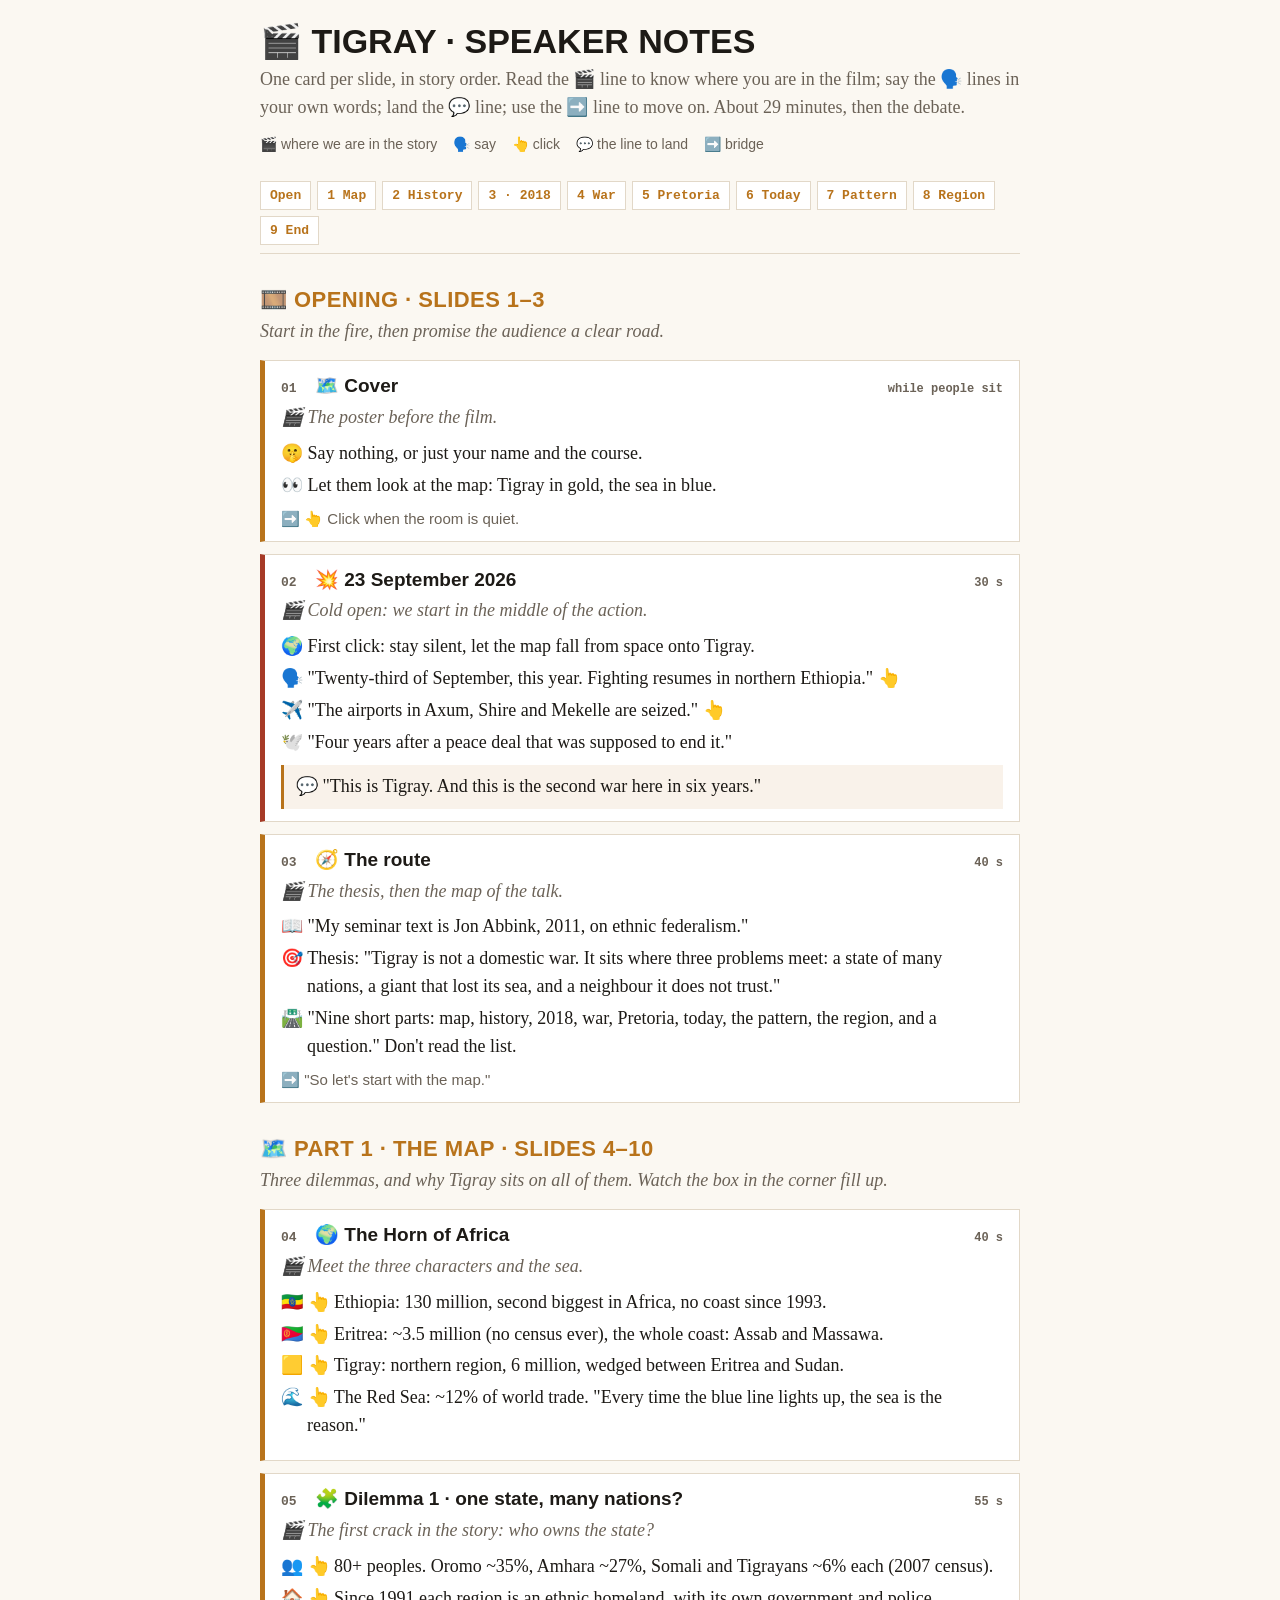
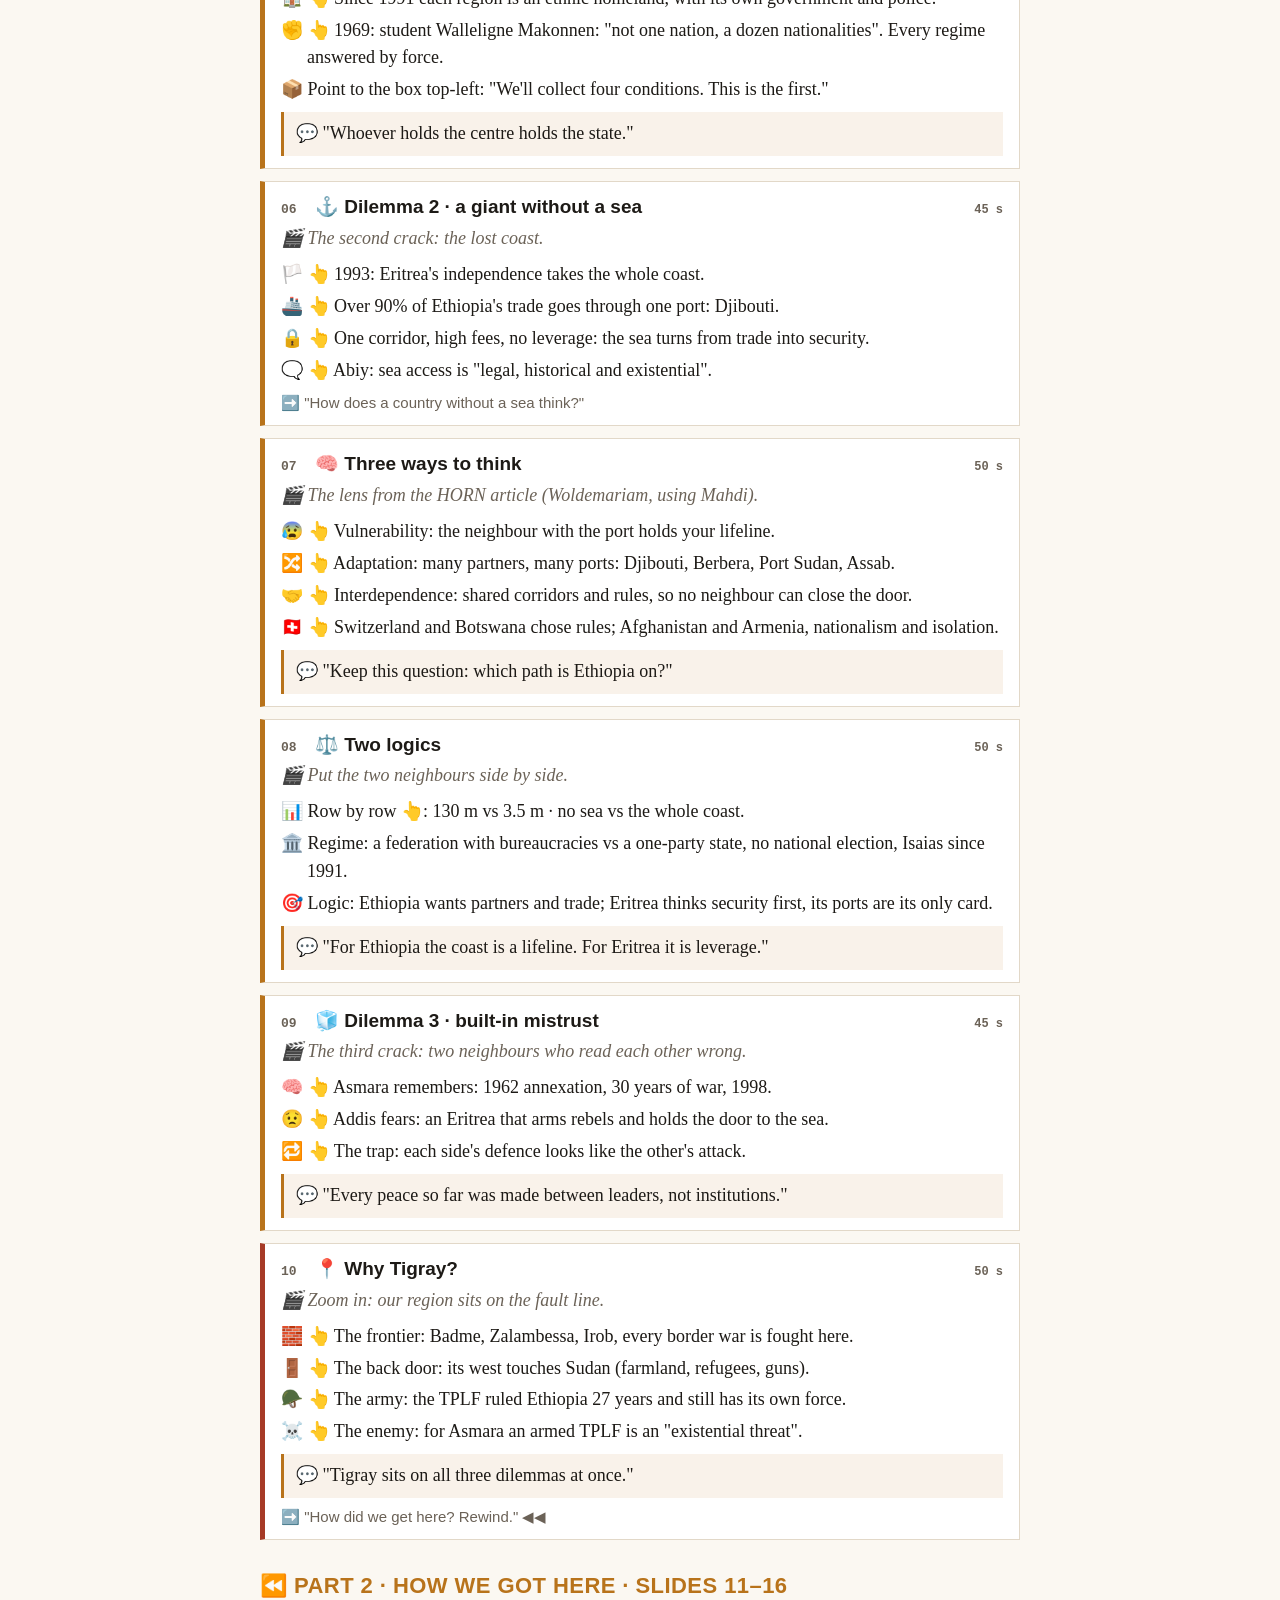
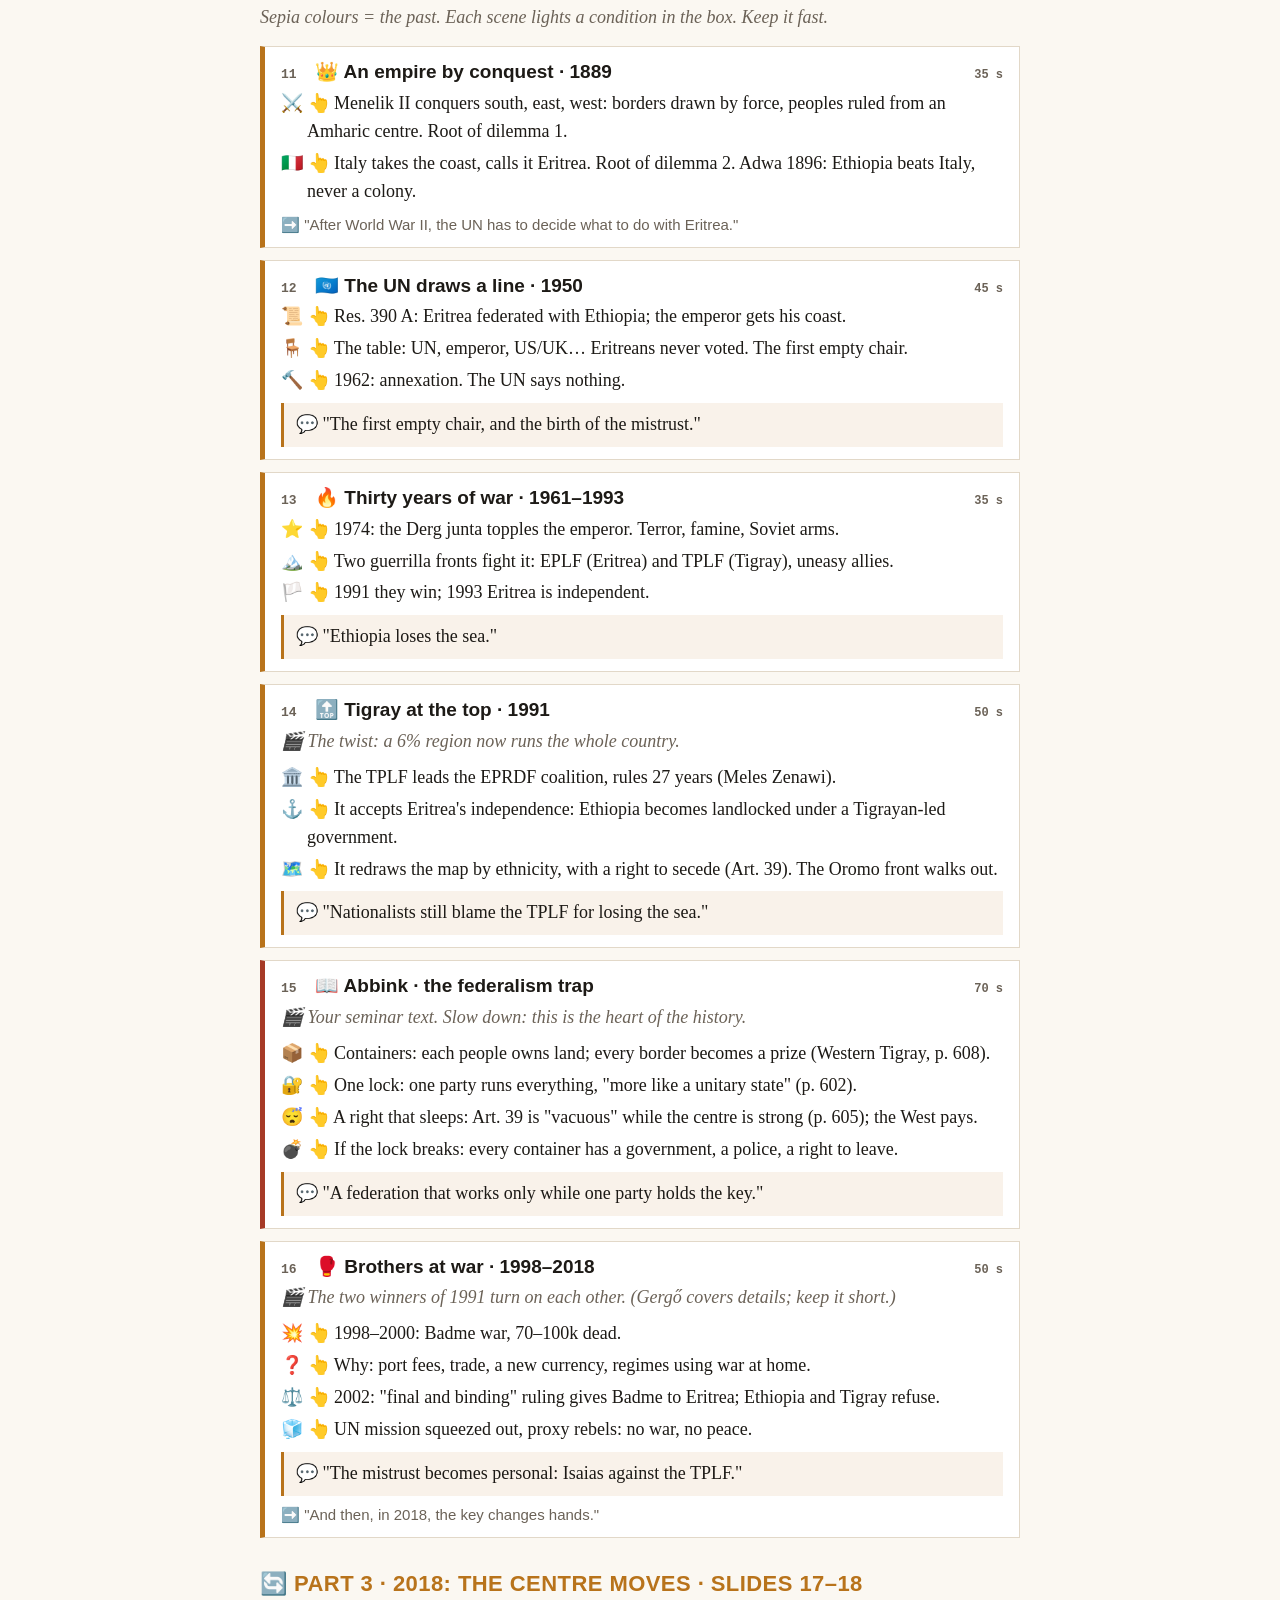
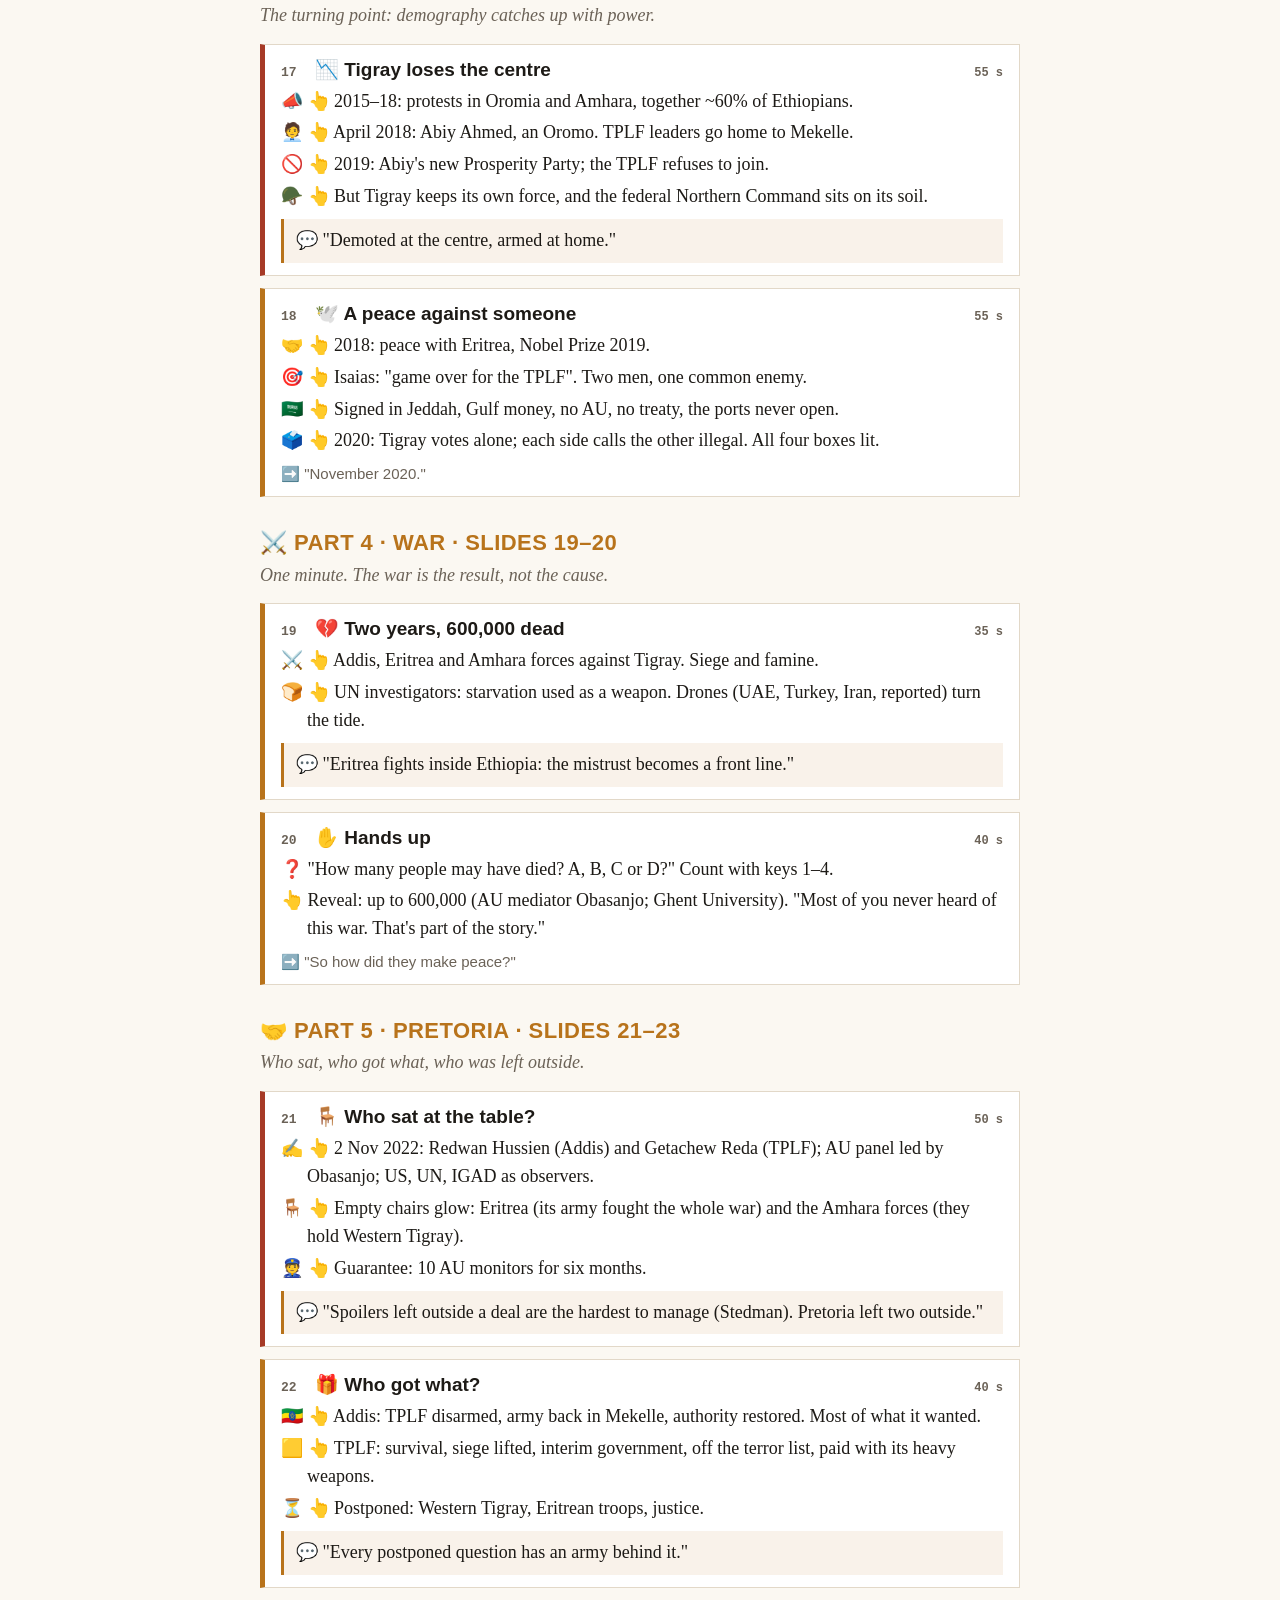
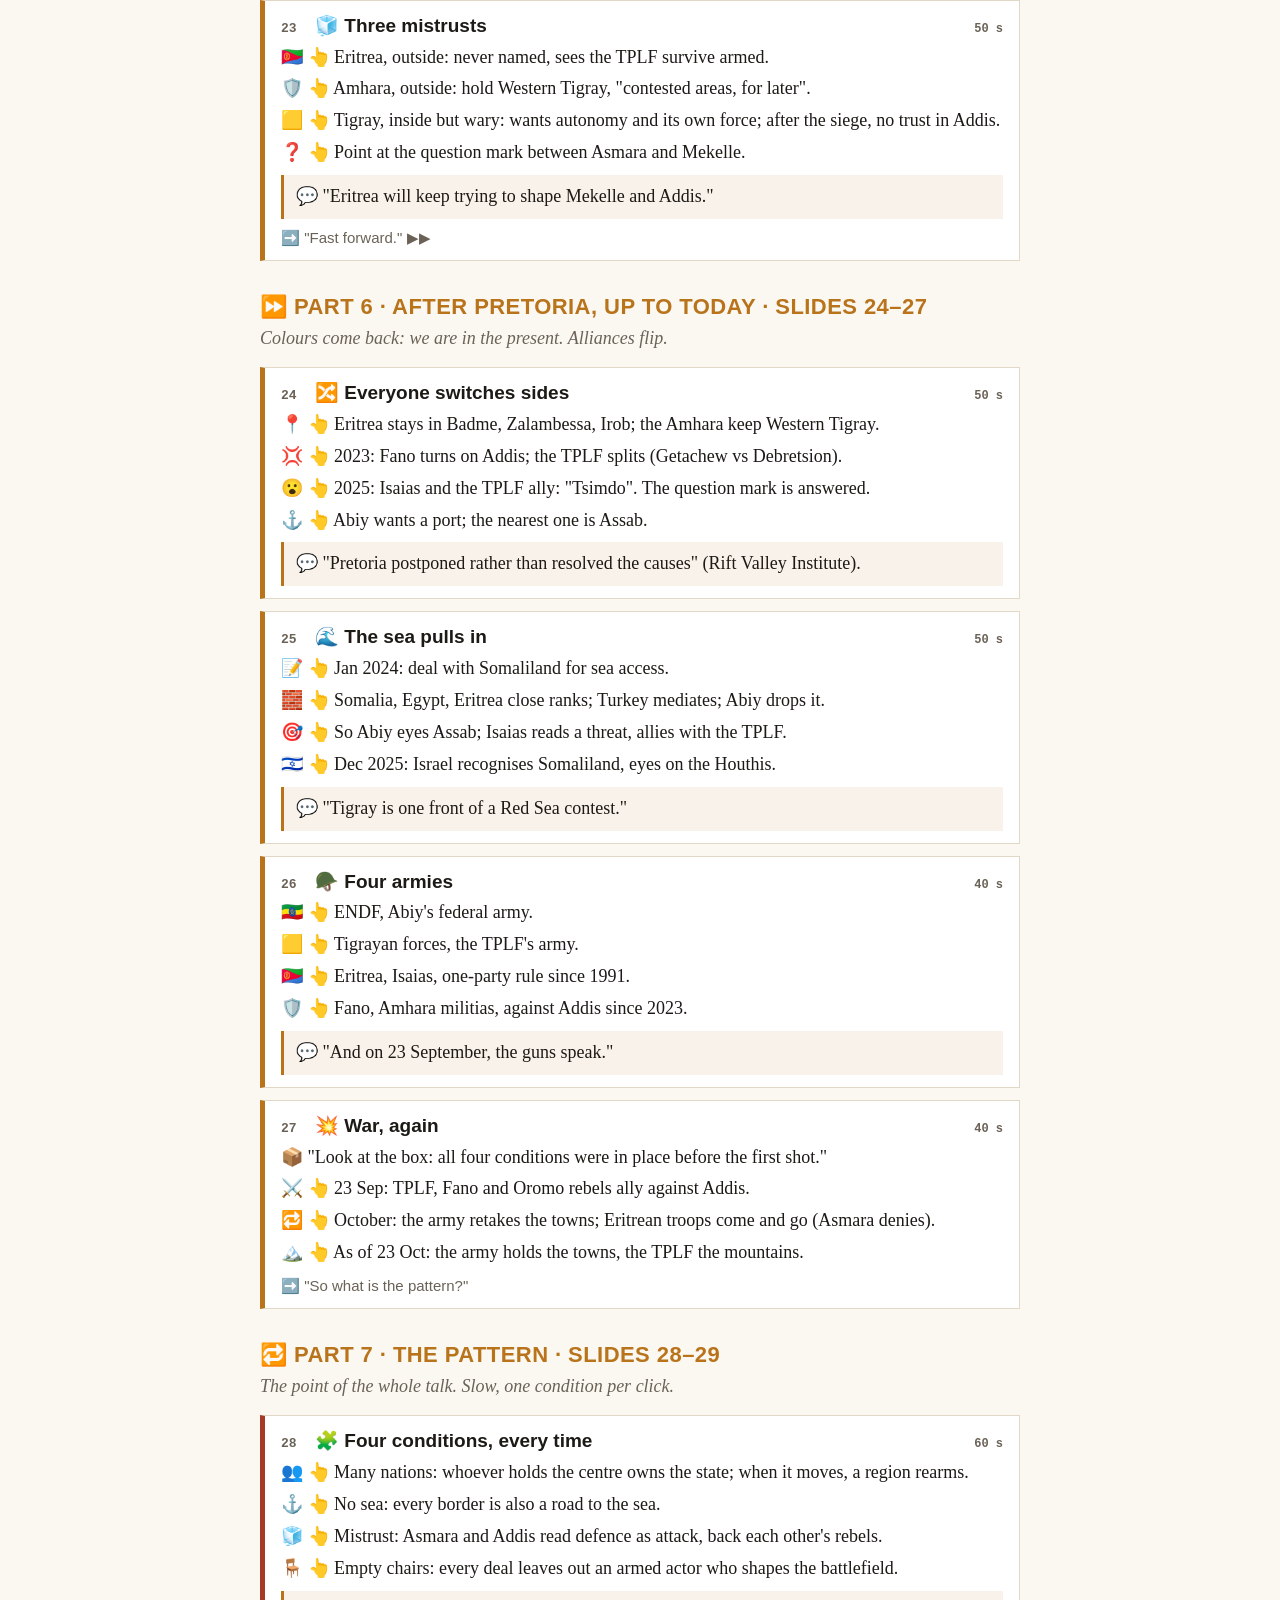
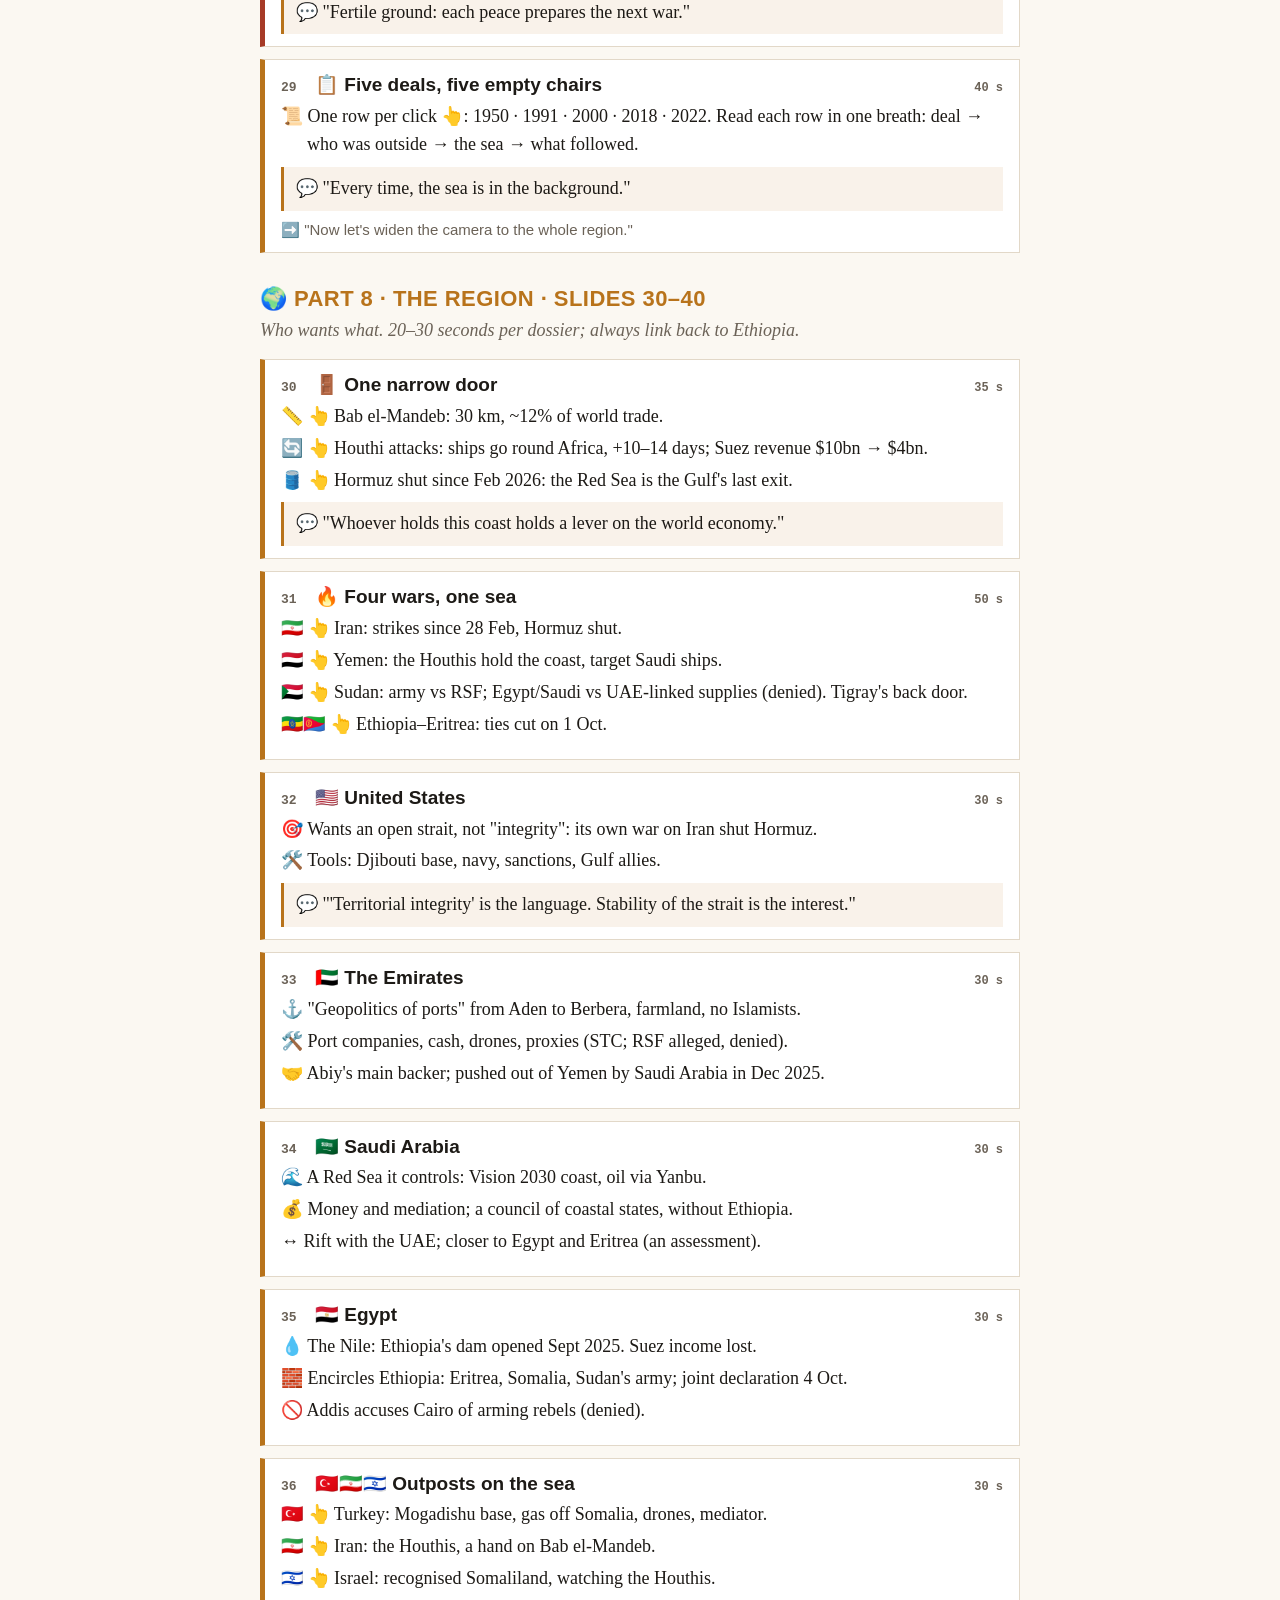
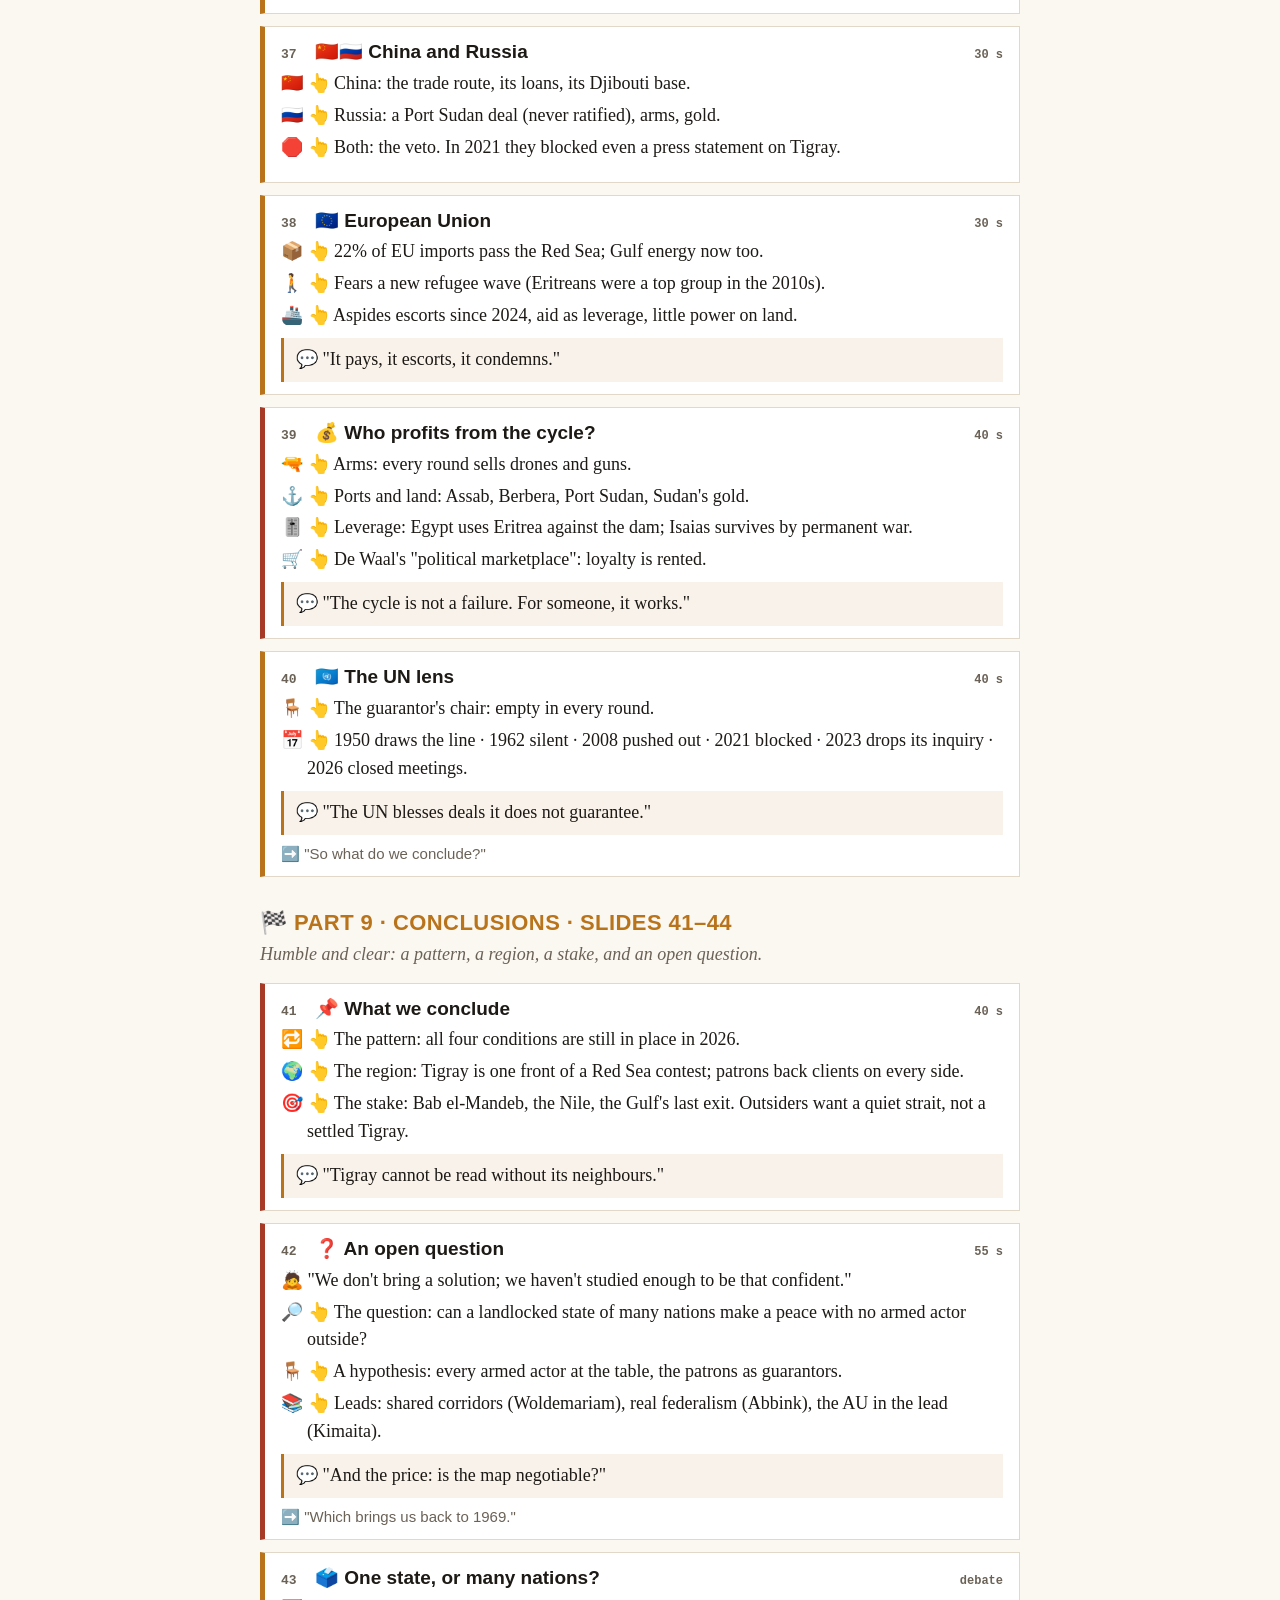
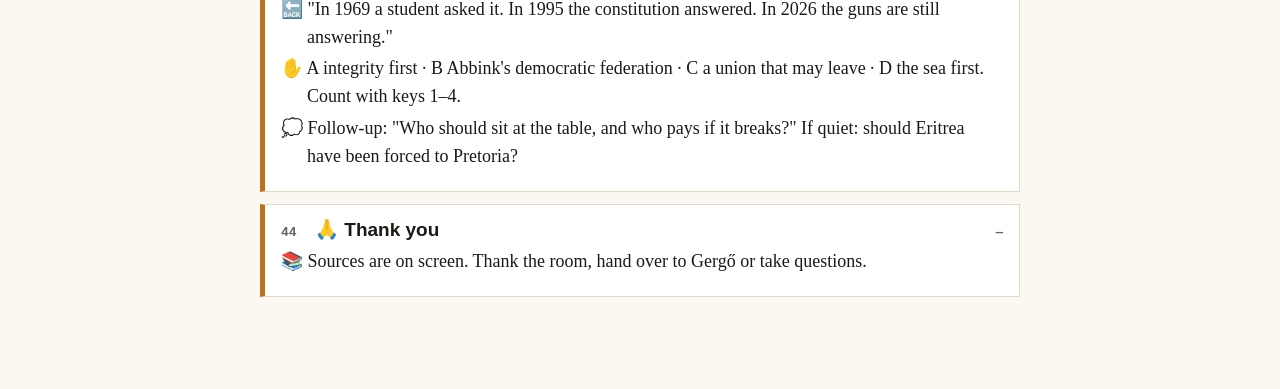
==== notes.html @ 003ab1f0 "Add speaker notes page Co-Authored-By: Claude Opus 5.5 <noreply@anthropic.com>" ====
<!doctype html>
<html lang="en">
<head>
<meta charset="utf-8">
<meta name="viewport" content="width=device-width,initial-scale=1">
<title>Tigray speaker notes</title>
<style>
  :root { --ink:#1d1a16; --dim:#6b6257; --ochre:#b8731b; --oxide:#a63a26; --sky:#2f6f8f; --line:#e2d8c8; --paper:#fbf8f2; --card:#ffffff; --soft:rgba(184,115,27,.09); }
  @media (prefers-color-scheme: dark) { :root:not([data-theme="light"]) { --ink:#ece3d3; --dim:#a99a82; --ochre:#e0972f; --oxide:#e0664a; --sky:#7fb6d3; --line:#3a3128; --paper:#15110e; --card:#1f1914; --soft:rgba(224,151,47,.10); } }
  :root[data-theme="dark"] { --ink:#ece3d3; --dim:#a99a82; --ochre:#e0972f; --oxide:#e0664a; --sky:#7fb6d3; --line:#3a3128; --paper:#15110e; --card:#1f1914; --soft:rgba(224,151,47,.10); }
  * { box-sizing: border-box; }
  body { margin: 0; background: var(--paper); color: var(--ink); font: 18px/1.55 Georgia, "Times New Roman", serif; padding: 24px 16px 80px; }
  main { max-width: 760px; margin: 0 auto; }
  h1 { font: 800 34px/1.05 "Helvetica Neue", Arial, sans-serif; text-transform: uppercase; margin: 0 0 6px; }
  .intro { color: var(--dim); margin: 0 0 14px; }
  .legend { display: flex; flex-wrap: wrap; gap: 6px 16px; font: 14px/1.4 "Helvetica Neue", Arial, sans-serif; color: var(--dim); margin-bottom: 18px; }
  nav { display: flex; flex-wrap: wrap; gap: 6px; margin: 0 0 28px; position: sticky; top: 0; background: var(--paper); padding: 8px 0; z-index: 2; border-bottom: 1px solid var(--line); }
  nav a { font: 600 13px/1 "Menlo", "Courier New", monospace; color: var(--ochre); text-decoration: none; border: 1px solid var(--line); padding: 7px 9px; background: var(--card); }
  h2 { font: 800 22px/1.1 "Helvetica Neue", Arial, sans-serif; text-transform: uppercase; letter-spacing: .02em; margin: 34px 0 6px; color: var(--ochre); scroll-margin-top: 60px; }
  .partline { margin: 0 0 14px; color: var(--dim); font-style: italic; }
  .s { background: var(--card); border: 1px solid var(--line); border-left: 5px solid var(--ochre); padding: 14px 16px 12px; margin: 0 0 12px; }
  .s.key { border-left-color: var(--oxide); }
  .s h3 { margin: 0 0 6px; font: 700 19px/1.2 "Helvetica Neue", Arial, sans-serif; display: flex; gap: 10px; align-items: baseline; }
  .s h3 .n { font: 600 13px/1 "Menlo", monospace; color: var(--dim); min-width: 24px; }
  .s h3 .t { font: 600 12px/1 "Menlo", monospace; color: var(--dim); margin-left: auto; white-space: nowrap; }
  .beat { margin: 0 0 8px; color: var(--dim); font-style: italic; }
  .s ul { margin: 0 0 8px; padding-left: 0; list-style: none; }
  .s li { margin: 4px 0; padding-left: 26px; text-indent: -26px; }
  .land { margin: 6px 0 0; padding: 8px 12px; background: var(--soft); border-left: 3px solid var(--ochre); }
  .bridge { margin: 8px 0 0; font: 15px/1.4 "Helvetica Neue", Arial, sans-serif; color: var(--dim); }
  @media print { nav { position: static; } .s { break-inside: avoid; } body { background: #fff; color: #000; } }
</style>
</head>
<body>
<main>
<h1>🎬 Tigray · speaker notes</h1>
<p class="intro">One card per slide, in story order. Read the 🎬 line to know where you are in the film; say the 🗣️ lines in your own words; land the 💬 line; use the ➡️ line to move on. About 29 minutes, then the debate.</p>
<div class="legend"><span>🎬 where we are in the story</span><span>🗣️ say</span><span>👆 click</span><span>💬 the line to land</span><span>➡️ bridge</span></div>
<nav>
  <a href="#p0">Open</a><a href="#p1">1 Map</a><a href="#p2">2 History</a><a href="#p3">3 · 2018</a><a href="#p4">4 War</a><a href="#p5">5 Pretoria</a><a href="#p6">6 Today</a><a href="#p7">7 Pattern</a><a href="#p8">8 Region</a><a href="#p9">9 End</a>
</nav>

<h2 id="p0">🎞️ Opening · slides 1–3</h2>
<p class="partline">Start in the fire, then promise the audience a clear road.</p>

<div class="s"><h3><span class="n">01</span>🗺️ Cover<span class="t">while people sit</span></h3>
<p class="beat">🎬 The poster before the film.</p>
<ul><li>🤫 Say nothing, or just your name and the course.</li><li>👀 Let them look at the map: Tigray in gold, the sea in blue.</li></ul>
<p class="bridge">➡️ 👆 Click when the room is quiet.</p></div>

<div class="s key"><h3><span class="n">02</span>💥 23 September 2026<span class="t">30 s</span></h3>
<p class="beat">🎬 Cold open: we start in the middle of the action.</p>
<ul><li>🌍 First click: stay silent, let the map fall from space onto Tigray.</li><li>🗣️ "Twenty-third of September, this year. Fighting resumes in northern Ethiopia." 👆</li><li>✈️ "The airports in Axum, Shire and Mekelle are seized." 👆</li><li>🕊️ "Four years after a peace deal that was supposed to end it."</li></ul>
<p class="land">💬 "This is Tigray. And this is the second war here in six years."</p></div>

<div class="s"><h3><span class="n">03</span>🧭 The route<span class="t">40 s</span></h3>
<p class="beat">🎬 The thesis, then the map of the talk.</p>
<ul><li>📖 "My seminar text is Jon Abbink, 2011, on ethnic federalism."</li><li>🎯 Thesis: "Tigray is not a domestic war. It sits where three problems meet: a state of many nations, a giant that lost its sea, and a neighbour it does not trust."</li><li>🛣️ "Nine short parts: map, history, 2018, war, Pretoria, today, the pattern, the region, and a question." Don't read the list.</li></ul>
<p class="bridge">➡️ "So let's start with the map."</p></div>

<h2 id="p1">🗺️ Part 1 · The map · slides 4–10</h2>
<p class="partline">Three dilemmas, and why Tigray sits on all of them. Watch the box in the corner fill up.</p>

<div class="s"><h3><span class="n">04</span>🌍 The Horn of Africa<span class="t">40 s</span></h3>
<p class="beat">🎬 Meet the three characters and the sea.</p>
<ul><li>🇪🇹 👆 Ethiopia: 130 million, second biggest in Africa, no coast since 1993.</li><li>🇪🇷 👆 Eritrea: ~3.5 million (no census ever), the whole coast: Assab and Massawa.</li><li>🟨 👆 Tigray: northern region, 6 million, wedged between Eritrea and Sudan.</li><li>🌊 👆 The Red Sea: ~12% of world trade. "Every time the blue line lights up, the sea is the reason."</li></ul></div>

<div class="s"><h3><span class="n">05</span>🧩 Dilemma 1 · one state, many nations?<span class="t">55 s</span></h3>
<p class="beat">🎬 The first crack in the story: who owns the state?</p>
<ul><li>👥 👆 80+ peoples. Oromo ~35%, Amhara ~27%, Somali and Tigrayans ~6% each (2007 census).</li><li>🏠 👆 Since 1991 each region is an ethnic homeland, with its own government and police.</li><li>✊ 👆 1969: student Walleligne Makonnen: "not one nation, a dozen nationalities". Every regime answered by force.</li><li>📦 Point to the box top-left: "We'll collect four conditions. This is the first."</li></ul>
<p class="land">💬 "Whoever holds the centre holds the state."</p></div>

<div class="s"><h3><span class="n">06</span>⚓ Dilemma 2 · a giant without a sea<span class="t">45 s</span></h3>
<p class="beat">🎬 The second crack: the lost coast.</p>
<ul><li>🏳️ 👆 1993: Eritrea's independence takes the whole coast.</li><li>🚢 👆 Over 90% of Ethiopia's trade goes through one port: Djibouti.</li><li>🔒 👆 One corridor, high fees, no leverage: the sea turns from trade into security.</li><li>🗨️ 👆 Abiy: sea access is "legal, historical and existential".</li></ul>
<p class="bridge">➡️ "How does a country without a sea think?"</p></div>

<div class="s"><h3><span class="n">07</span>🧠 Three ways to think<span class="t">50 s</span></h3>
<p class="beat">🎬 The lens from the HORN article (Woldemariam, using Mahdi).</p>
<ul><li>😰 👆 Vulnerability: the neighbour with the port holds your lifeline.</li><li>🔀 👆 Adaptation: many partners, many ports: Djibouti, Berbera, Port Sudan, Assab.</li><li>🤝 👆 Interdependence: shared corridors and rules, so no neighbour can close the door.</li><li>🇨🇭 👆 Switzerland and Botswana chose rules; Afghanistan and Armenia, nationalism and isolation.</li></ul>
<p class="land">💬 "Keep this question: which path is Ethiopia on?"</p></div>

<div class="s"><h3><span class="n">08</span>⚖️ Two logics<span class="t">50 s</span></h3>
<p class="beat">🎬 Put the two neighbours side by side.</p>
<ul><li>📊 Row by row 👆: 130 m vs 3.5 m · no sea vs the whole coast.</li><li>🏛️ Regime: a federation with bureaucracies vs a one-party state, no national election, Isaias since 1991.</li><li>🎯 Logic: Ethiopia wants partners and trade; Eritrea thinks security first, its ports are its only card.</li></ul>
<p class="land">💬 "For Ethiopia the coast is a lifeline. For Eritrea it is leverage."</p></div>

<div class="s"><h3><span class="n">09</span>🧊 Dilemma 3 · built-in mistrust<span class="t">45 s</span></h3>
<p class="beat">🎬 The third crack: two neighbours who read each other wrong.</p>
<ul><li>🧠 👆 Asmara remembers: 1962 annexation, 30 years of war, 1998.</li><li>😟 👆 Addis fears: an Eritrea that arms rebels and holds the door to the sea.</li><li>🔁 👆 The trap: each side's defence looks like the other's attack.</li></ul>
<p class="land">💬 "Every peace so far was made between leaders, not institutions."</p></div>

<div class="s key"><h3><span class="n">10</span>📍 Why Tigray?<span class="t">50 s</span></h3>
<p class="beat">🎬 Zoom in: our region sits on the fault line.</p>
<ul><li>🧱 👆 The frontier: Badme, Zalambessa, Irob, every border war is fought here.</li><li>🚪 👆 The back door: its west touches Sudan (farmland, refugees, guns).</li><li>🪖 👆 The army: the TPLF ruled Ethiopia 27 years and still has its own force.</li><li>☠️ 👆 The enemy: for Asmara an armed TPLF is an "existential threat".</li></ul>
<p class="land">💬 "Tigray sits on all three dilemmas at once."</p>
<p class="bridge">➡️ "How did we get here? Rewind." ◀◀</p></div>

<h2 id="p2">⏪ Part 2 · How we got here · slides 11–16</h2>
<p class="partline">Sepia colours = the past. Each scene lights a condition in the box. Keep it fast.</p>

<div class="s"><h3><span class="n">11</span>👑 An empire by conquest · 1889<span class="t">35 s</span></h3>
<ul><li>⚔️ 👆 Menelik II conquers south, east, west: borders drawn by force, peoples ruled from an Amharic centre. Root of dilemma 1.</li><li>🇮🇹 👆 Italy takes the coast, calls it Eritrea. Root of dilemma 2. Adwa 1896: Ethiopia beats Italy, never a colony.</li></ul>
<p class="bridge">➡️ "After World War II, the UN has to decide what to do with Eritrea."</p></div>

<div class="s"><h3><span class="n">12</span>🇺🇳 The UN draws a line · 1950<span class="t">45 s</span></h3>
<ul><li>📜 👆 Res. 390 A: Eritrea federated with Ethiopia; the emperor gets his coast.</li><li>🪑 👆 The table: UN, emperor, US/UK… Eritreans never voted. The first empty chair.</li><li>🔨 👆 1962: annexation. The UN says nothing.</li></ul>
<p class="land">💬 "The first empty chair, and the birth of the mistrust."</p></div>

<div class="s"><h3><span class="n">13</span>🔥 Thirty years of war · 1961–1993<span class="t">35 s</span></h3>
<ul><li>⭐ 👆 1974: the Derg junta topples the emperor. Terror, famine, Soviet arms.</li><li>🏔️ 👆 Two guerrilla fronts fight it: EPLF (Eritrea) and TPLF (Tigray), uneasy allies.</li><li>🏳️ 👆 1991 they win; 1993 Eritrea is independent.</li></ul>
<p class="land">💬 "Ethiopia loses the sea."</p></div>

<div class="s"><h3><span class="n">14</span>🔝 Tigray at the top · 1991<span class="t">50 s</span></h3>
<p class="beat">🎬 The twist: a 6% region now runs the whole country.</p>
<ul><li>🏛️ 👆 The TPLF leads the EPRDF coalition, rules 27 years (Meles Zenawi).</li><li>⚓ 👆 It accepts Eritrea's independence: Ethiopia becomes landlocked under a Tigrayan-led government.</li><li>🗺️ 👆 It redraws the map by ethnicity, with a right to secede (Art. 39). The Oromo front walks out.</li></ul>
<p class="land">💬 "Nationalists still blame the TPLF for losing the sea."</p></div>

<div class="s key"><h3><span class="n">15</span>📖 Abbink · the federalism trap<span class="t">70 s</span></h3>
<p class="beat">🎬 Your seminar text. Slow down: this is the heart of the history.</p>
<ul><li>📦 👆 Containers: each people owns land; every border becomes a prize (Western Tigray, p. 608).</li><li>🔐 👆 One lock: one party runs everything, "more like a unitary state" (p. 602).</li><li>😴 👆 A right that sleeps: Art. 39 is "vacuous" while the centre is strong (p. 605); the West pays.</li><li>💣 👆 If the lock breaks: every container has a government, a police, a right to leave.</li></ul>
<p class="land">💬 "A federation that works only while one party holds the key."</p></div>

<div class="s"><h3><span class="n">16</span>🥊 Brothers at war · 1998–2018<span class="t">50 s</span></h3>
<p class="beat">🎬 The two winners of 1991 turn on each other. (Gergő covers details; keep it short.)</p>
<ul><li>💥 👆 1998–2000: Badme war, 70–100k dead.</li><li>❓ 👆 Why: port fees, trade, a new currency, regimes using war at home.</li><li>⚖️ 👆 2002: "final and binding" ruling gives Badme to Eritrea; Ethiopia and Tigray refuse.</li><li>🧊 👆 UN mission squeezed out, proxy rebels: no war, no peace.</li></ul>
<p class="land">💬 "The mistrust becomes personal: Isaias against the TPLF."</p>
<p class="bridge">➡️ "And then, in 2018, the key changes hands."</p></div>

<h2 id="p3">🔄 Part 3 · 2018: the centre moves · slides 17–18</h2>
<p class="partline">The turning point: demography catches up with power.</p>

<div class="s key"><h3><span class="n">17</span>📉 Tigray loses the centre<span class="t">55 s</span></h3>
<ul><li>📣 👆 2015–18: protests in Oromia and Amhara, together ~60% of Ethiopians.</li><li>🧑‍💼 👆 April 2018: Abiy Ahmed, an Oromo. TPLF leaders go home to Mekelle.</li><li>🚫 👆 2019: Abiy's new Prosperity Party; the TPLF refuses to join.</li><li>🪖 👆 But Tigray keeps its own force, and the federal Northern Command sits on its soil.</li></ul>
<p class="land">💬 "Demoted at the centre, armed at home."</p></div>

<div class="s"><h3><span class="n">18</span>🕊️ A peace against someone<span class="t">55 s</span></h3>
<ul><li>🤝 👆 2018: peace with Eritrea, Nobel Prize 2019.</li><li>🎯 👆 Isaias: "game over for the TPLF". Two men, one common enemy.</li><li>🇸🇦 👆 Signed in Jeddah, Gulf money, no AU, no treaty, the ports never open.</li><li>🗳️ 👆 2020: Tigray votes alone; each side calls the other illegal. All four boxes lit.</li></ul>
<p class="bridge">➡️ "November 2020."</p></div>

<h2 id="p4">⚔️ Part 4 · War · slides 19–20</h2>
<p class="partline">One minute. The war is the result, not the cause.</p>

<div class="s"><h3><span class="n">19</span>💔 Two years, 600,000 dead<span class="t">35 s</span></h3>
<ul><li>⚔️ 👆 Addis, Eritrea and Amhara forces against Tigray. Siege and famine.</li><li>🍞 👆 UN investigators: starvation used as a weapon. Drones (UAE, Turkey, Iran, reported) turn the tide.</li></ul>
<p class="land">💬 "Eritrea fights inside Ethiopia: the mistrust becomes a front line."</p></div>

<div class="s"><h3><span class="n">20</span>✋ Hands up<span class="t">40 s</span></h3>
<ul><li>❓ "How many people may have died? A, B, C or D?" Count with keys 1–4.</li><li>👆 Reveal: up to 600,000 (AU mediator Obasanjo; Ghent University). "Most of you never heard of this war. That's part of the story."</li></ul>
<p class="bridge">➡️ "So how did they make peace?"</p></div>

<h2 id="p5">🤝 Part 5 · Pretoria · slides 21–23</h2>
<p class="partline">Who sat, who got what, who was left outside.</p>

<div class="s key"><h3><span class="n">21</span>🪑 Who sat at the table?<span class="t">50 s</span></h3>
<ul><li>✍️ 👆 2 Nov 2022: Redwan Hussien (Addis) and Getachew Reda (TPLF); AU panel led by Obasanjo; US, UN, IGAD as observers.</li><li>🪑 👆 Empty chairs glow: Eritrea (its army fought the whole war) and the Amhara forces (they hold Western Tigray).</li><li>👮 👆 Guarantee: 10 AU monitors for six months.</li></ul>
<p class="land">💬 "Spoilers left outside a deal are the hardest to manage (Stedman). Pretoria left two outside."</p></div>

<div class="s"><h3><span class="n">22</span>🎁 Who got what?<span class="t">40 s</span></h3>
<ul><li>🇪🇹 👆 Addis: TPLF disarmed, army back in Mekelle, authority restored. Most of what it wanted.</li><li>🟨 👆 TPLF: survival, siege lifted, interim government, off the terror list, paid with its heavy weapons.</li><li>⏳ 👆 Postponed: Western Tigray, Eritrean troops, justice.</li></ul>
<p class="land">💬 "Every postponed question has an army behind it."</p></div>

<div class="s"><h3><span class="n">23</span>🧊 Three mistrusts<span class="t">50 s</span></h3>
<ul><li>🇪🇷 👆 Eritrea, outside: never named, sees the TPLF survive armed.</li><li>🛡️ 👆 Amhara, outside: hold Western Tigray, "contested areas, for later".</li><li>🟨 👆 Tigray, inside but wary: wants autonomy and its own force; after the siege, no trust in Addis.</li><li>❓ 👆 Point at the question mark between Asmara and Mekelle.</li></ul>
<p class="land">💬 "Eritrea will keep trying to shape Mekelle and Addis."</p>
<p class="bridge">➡️ "Fast forward." ▶▶</p></div>

<h2 id="p6">⏩ Part 6 · After Pretoria, up to today · slides 24–27</h2>
<p class="partline">Colours come back: we are in the present. Alliances flip.</p>

<div class="s"><h3><span class="n">24</span>🔀 Everyone switches sides<span class="t">50 s</span></h3>
<ul><li>📍 👆 Eritrea stays in Badme, Zalambessa, Irob; the Amhara keep Western Tigray.</li><li>💢 👆 2023: Fano turns on Addis; the TPLF splits (Getachew vs Debretsion).</li><li>😮 👆 2025: Isaias and the TPLF ally: "Tsimdo". The question mark is answered.</li><li>⚓ 👆 Abiy wants a port; the nearest one is Assab.</li></ul>
<p class="land">💬 "Pretoria postponed rather than resolved the causes" (Rift Valley Institute).</p></div>

<div class="s"><h3><span class="n">25</span>🌊 The sea pulls in<span class="t">50 s</span></h3>
<ul><li>📝 👆 Jan 2024: deal with Somaliland for sea access.</li><li>🧱 👆 Somalia, Egypt, Eritrea close ranks; Turkey mediates; Abiy drops it.</li><li>🎯 👆 So Abiy eyes Assab; Isaias reads a threat, allies with the TPLF.</li><li>🇮🇱 👆 Dec 2025: Israel recognises Somaliland, eyes on the Houthis.</li></ul>
<p class="land">💬 "Tigray is one front of a Red Sea contest."</p></div>

<div class="s"><h3><span class="n">26</span>🪖 Four armies<span class="t">40 s</span></h3>
<ul><li>🇪🇹 👆 ENDF, Abiy's federal army.</li><li>🟨 👆 Tigrayan forces, the TPLF's army.</li><li>🇪🇷 👆 Eritrea, Isaias, one-party rule since 1991.</li><li>🛡️ 👆 Fano, Amhara militias, against Addis since 2023.</li></ul>
<p class="land">💬 "And on 23 September, the guns speak."</p></div>

<div class="s"><h3><span class="n">27</span>💥 War, again<span class="t">40 s</span></h3>
<ul><li>📦 "Look at the box: all four conditions were in place before the first shot."</li><li>⚔️ 👆 23 Sep: TPLF, Fano and Oromo rebels ally against Addis.</li><li>🔁 👆 October: the army retakes the towns; Eritrean troops come and go (Asmara denies).</li><li>🏔️ 👆 As of 23 Oct: the army holds the towns, the TPLF the mountains.</li></ul>
<p class="bridge">➡️ "So what is the pattern?"</p></div>

<h2 id="p7">🔁 Part 7 · The pattern · slides 28–29</h2>
<p class="partline">The point of the whole talk. Slow, one condition per click.</p>

<div class="s key"><h3><span class="n">28</span>🧩 Four conditions, every time<span class="t">60 s</span></h3>
<ul><li>👥 👆 Many nations: whoever holds the centre owns the state; when it moves, a region rearms.</li><li>⚓ 👆 No sea: every border is also a road to the sea.</li><li>🧊 👆 Mistrust: Asmara and Addis read defence as attack, back each other's rebels.</li><li>🪑 👆 Empty chairs: every deal leaves out an armed actor who shapes the battlefield.</li></ul>
<p class="land">💬 "Fertile ground: each peace prepares the next war."</p></div>

<div class="s"><h3><span class="n">29</span>📋 Five deals, five empty chairs<span class="t">40 s</span></h3>
<ul><li>📜 One row per click 👆: 1950 · 1991 · 2000 · 2018 · 2022. Read each row in one breath: deal → who was outside → the sea → what followed.</li></ul>
<p class="land">💬 "Every time, the sea is in the background."</p>
<p class="bridge">➡️ "Now let's widen the camera to the whole region."</p></div>

<h2 id="p8">🌍 Part 8 · The region · slides 30–40</h2>
<p class="partline">Who wants what. 20–30 seconds per dossier; always link back to Ethiopia.</p>

<div class="s"><h3><span class="n">30</span>🚪 One narrow door<span class="t">35 s</span></h3>
<ul><li>📏 👆 Bab el-Mandeb: 30 km, ~12% of world trade.</li><li>🔄 👆 Houthi attacks: ships go round Africa, +10–14 days; Suez revenue $10bn → $4bn.</li><li>🛢️ 👆 Hormuz shut since Feb 2026: the Red Sea is the Gulf's last exit.</li></ul>
<p class="land">💬 "Whoever holds this coast holds a lever on the world economy."</p></div>

<div class="s"><h3><span class="n">31</span>🔥 Four wars, one sea<span class="t">50 s</span></h3>
<ul><li>🇮🇷 👆 Iran: strikes since 28 Feb, Hormuz shut.</li><li>🇾🇪 👆 Yemen: the Houthis hold the coast, target Saudi ships.</li><li>🇸🇩 👆 Sudan: army vs RSF; Egypt/Saudi vs UAE-linked supplies (denied). Tigray's back door.</li><li>🇪🇹🇪🇷 👆 Ethiopia–Eritrea: ties cut on 1 Oct.</li></ul></div>

<div class="s"><h3><span class="n">32</span>🇺🇸 United States<span class="t">30 s</span></h3>
<ul><li>🎯 Wants an open strait, not "integrity": its own war on Iran shut Hormuz.</li><li>🛠️ Tools: Djibouti base, navy, sanctions, Gulf allies.</li></ul>
<p class="land">💬 "'Territorial integrity' is the language. Stability of the strait is the interest."</p></div>

<div class="s"><h3><span class="n">33</span>🇦🇪 The Emirates<span class="t">30 s</span></h3>
<ul><li>⚓ "Geopolitics of ports" from Aden to Berbera, farmland, no Islamists.</li><li>🛠️ Port companies, cash, drones, proxies (STC; RSF alleged, denied).</li><li>🤝 Abiy's main backer; pushed out of Yemen by Saudi Arabia in Dec 2025.</li></ul></div>

<div class="s"><h3><span class="n">34</span>🇸🇦 Saudi Arabia<span class="t">30 s</span></h3>
<ul><li>🌊 A Red Sea it controls: Vision 2030 coast, oil via Yanbu.</li><li>💰 Money and mediation; a council of coastal states, without Ethiopia.</li><li>↔️ Rift with the UAE; closer to Egypt and Eritrea (an assessment).</li></ul></div>

<div class="s"><h3><span class="n">35</span>🇪🇬 Egypt<span class="t">30 s</span></h3>
<ul><li>💧 The Nile: Ethiopia's dam opened Sept 2025. Suez income lost.</li><li>🧱 Encircles Ethiopia: Eritrea, Somalia, Sudan's army; joint declaration 4 Oct.</li><li>🚫 Addis accuses Cairo of arming rebels (denied).</li></ul></div>

<div class="s"><h3><span class="n">36</span>🇹🇷🇮🇷🇮🇱 Outposts on the sea<span class="t">30 s</span></h3>
<ul><li>🇹🇷 👆 Turkey: Mogadishu base, gas off Somalia, drones, mediator.</li><li>🇮🇷 👆 Iran: the Houthis, a hand on Bab el-Mandeb.</li><li>🇮🇱 👆 Israel: recognised Somaliland, watching the Houthis.</li></ul></div>

<div class="s"><h3><span class="n">37</span>🇨🇳🇷🇺 China and Russia<span class="t">30 s</span></h3>
<ul><li>🇨🇳 👆 China: the trade route, its loans, its Djibouti base.</li><li>🇷🇺 👆 Russia: a Port Sudan deal (never ratified), arms, gold.</li><li>🛑 👆 Both: the veto. In 2021 they blocked even a press statement on Tigray.</li></ul></div>

<div class="s"><h3><span class="n">38</span>🇪🇺 European Union<span class="t">30 s</span></h3>
<ul><li>📦 👆 22% of EU imports pass the Red Sea; Gulf energy now too.</li><li>🚶 👆 Fears a new refugee wave (Eritreans were a top group in the 2010s).</li><li>🚢 👆 Aspides escorts since 2024, aid as leverage, little power on land.</li></ul>
<p class="land">💬 "It pays, it escorts, it condemns."</p></div>

<div class="s key"><h3><span class="n">39</span>💰 Who profits from the cycle?<span class="t">40 s</span></h3>
<ul><li>🔫 👆 Arms: every round sells drones and guns.</li><li>⚓ 👆 Ports and land: Assab, Berbera, Port Sudan, Sudan's gold.</li><li>🎚️ 👆 Leverage: Egypt uses Eritrea against the dam; Isaias survives by permanent war.</li><li>🛒 👆 De Waal's "political marketplace": loyalty is rented.</li></ul>
<p class="land">💬 "The cycle is not a failure. For someone, it works."</p></div>

<div class="s"><h3><span class="n">40</span>🇺🇳 The UN lens<span class="t">40 s</span></h3>
<ul><li>🪑 👆 The guarantor's chair: empty in every round.</li><li>📅 👆 1950 draws the line · 1962 silent · 2008 pushed out · 2021 blocked · 2023 drops its inquiry · 2026 closed meetings.</li></ul>
<p class="land">💬 "The UN blesses deals it does not guarantee."</p>
<p class="bridge">➡️ "So what do we conclude?"</p></div>

<h2 id="p9">🏁 Part 9 · Conclusions · slides 41–44</h2>
<p class="partline">Humble and clear: a pattern, a region, a stake, and an open question.</p>

<div class="s key"><h3><span class="n">41</span>📌 What we conclude<span class="t">40 s</span></h3>
<ul><li>🔁 👆 The pattern: all four conditions are still in place in 2026.</li><li>🌍 👆 The region: Tigray is one front of a Red Sea contest; patrons back clients on every side.</li><li>🎯 👆 The stake: Bab el-Mandeb, the Nile, the Gulf's last exit. Outsiders want a quiet strait, not a settled Tigray.</li></ul>
<p class="land">💬 "Tigray cannot be read without its neighbours."</p></div>

<div class="s key"><h3><span class="n">42</span>❓ An open question<span class="t">55 s</span></h3>
<ul><li>🙇 "We don't bring a solution; we haven't studied enough to be that confident."</li><li>🔎 👆 The question: can a landlocked state of many nations make a peace with no armed actor outside?</li><li>🪑 👆 A hypothesis: every armed actor at the table, the patrons as guarantors.</li><li>📚 👆 Leads: shared corridors (Woldemariam), real federalism (Abbink), the AU in the lead (Kimaita).</li></ul>
<p class="land">💬 "And the price: is the map negotiable?"</p>
<p class="bridge">➡️ "Which brings us back to 1969."</p></div>

<div class="s"><h3><span class="n">43</span>🗳️ One state, or many nations?<span class="t">debate</span></h3>
<ul><li>🔙 "In 1969 a student asked it. In 1995 the constitution answered. In 2026 the guns are still answering."</li><li>✋ A integrity first · B Abbink's democratic federation · C a union that may leave · D the sea first. Count with keys 1–4.</li><li>💭 Follow-up: "Who should sit at the table, and who pays if it breaks?" If quiet: should Eritrea have been forced to Pretoria?</li></ul></div>

<div class="s"><h3><span class="n">44</span>🙏 Thank you<span class="t">—</span></h3>
<ul><li>📚 Sources are on screen. Thank the room, hand over to Gergő or take questions.</li></ul></div>

</main>
</body>
</html>
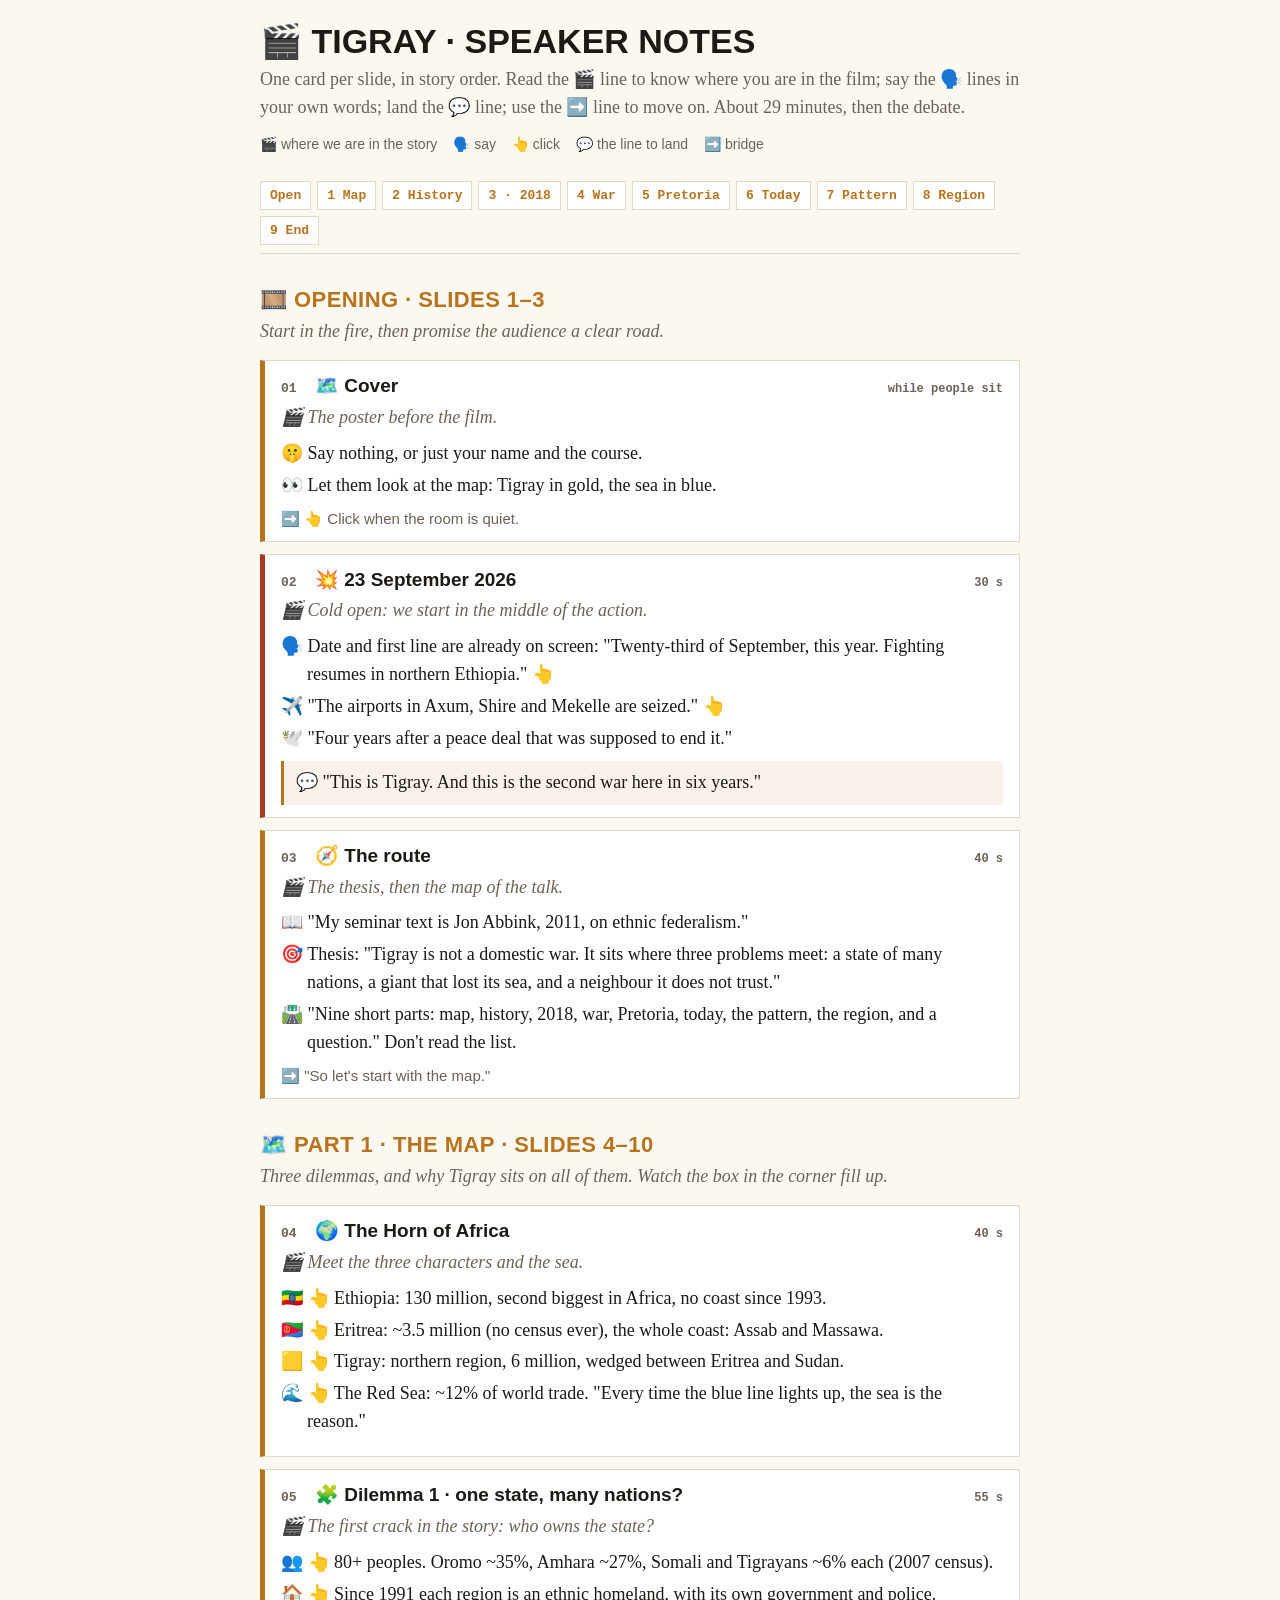
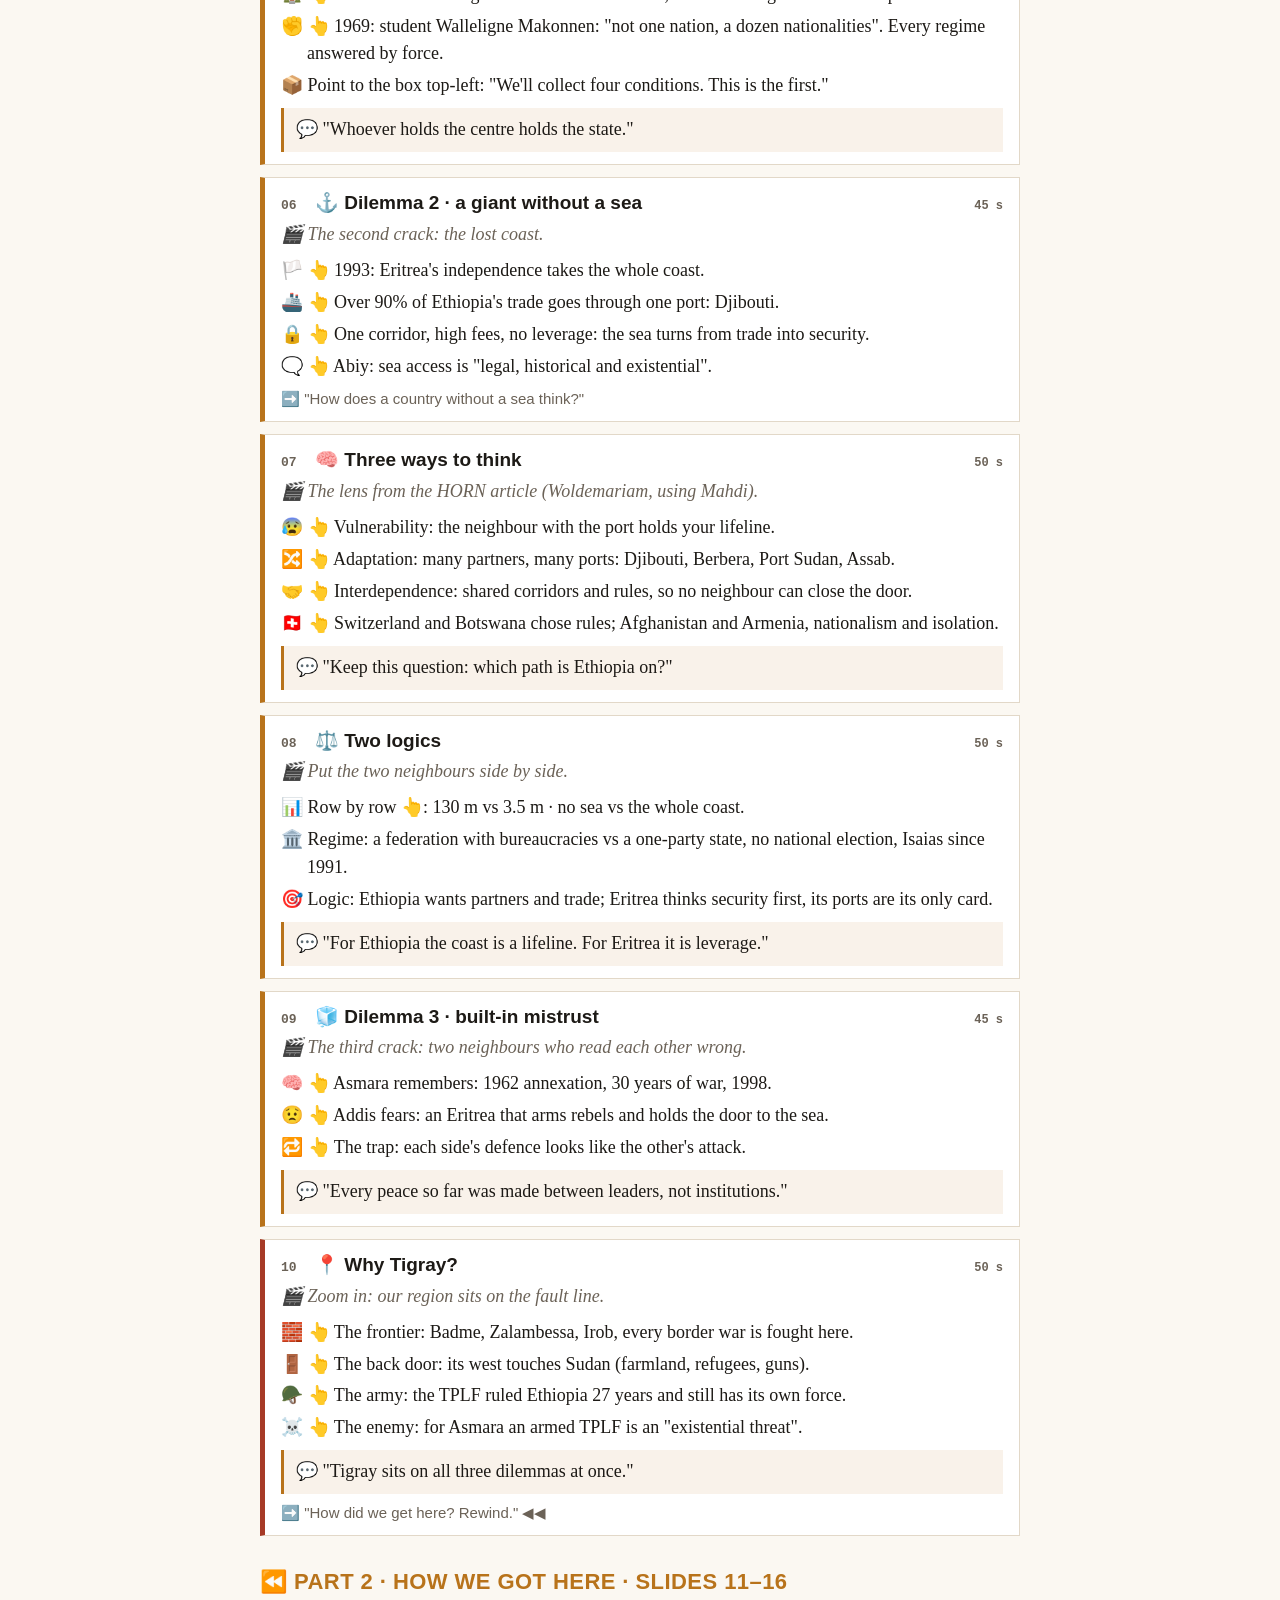
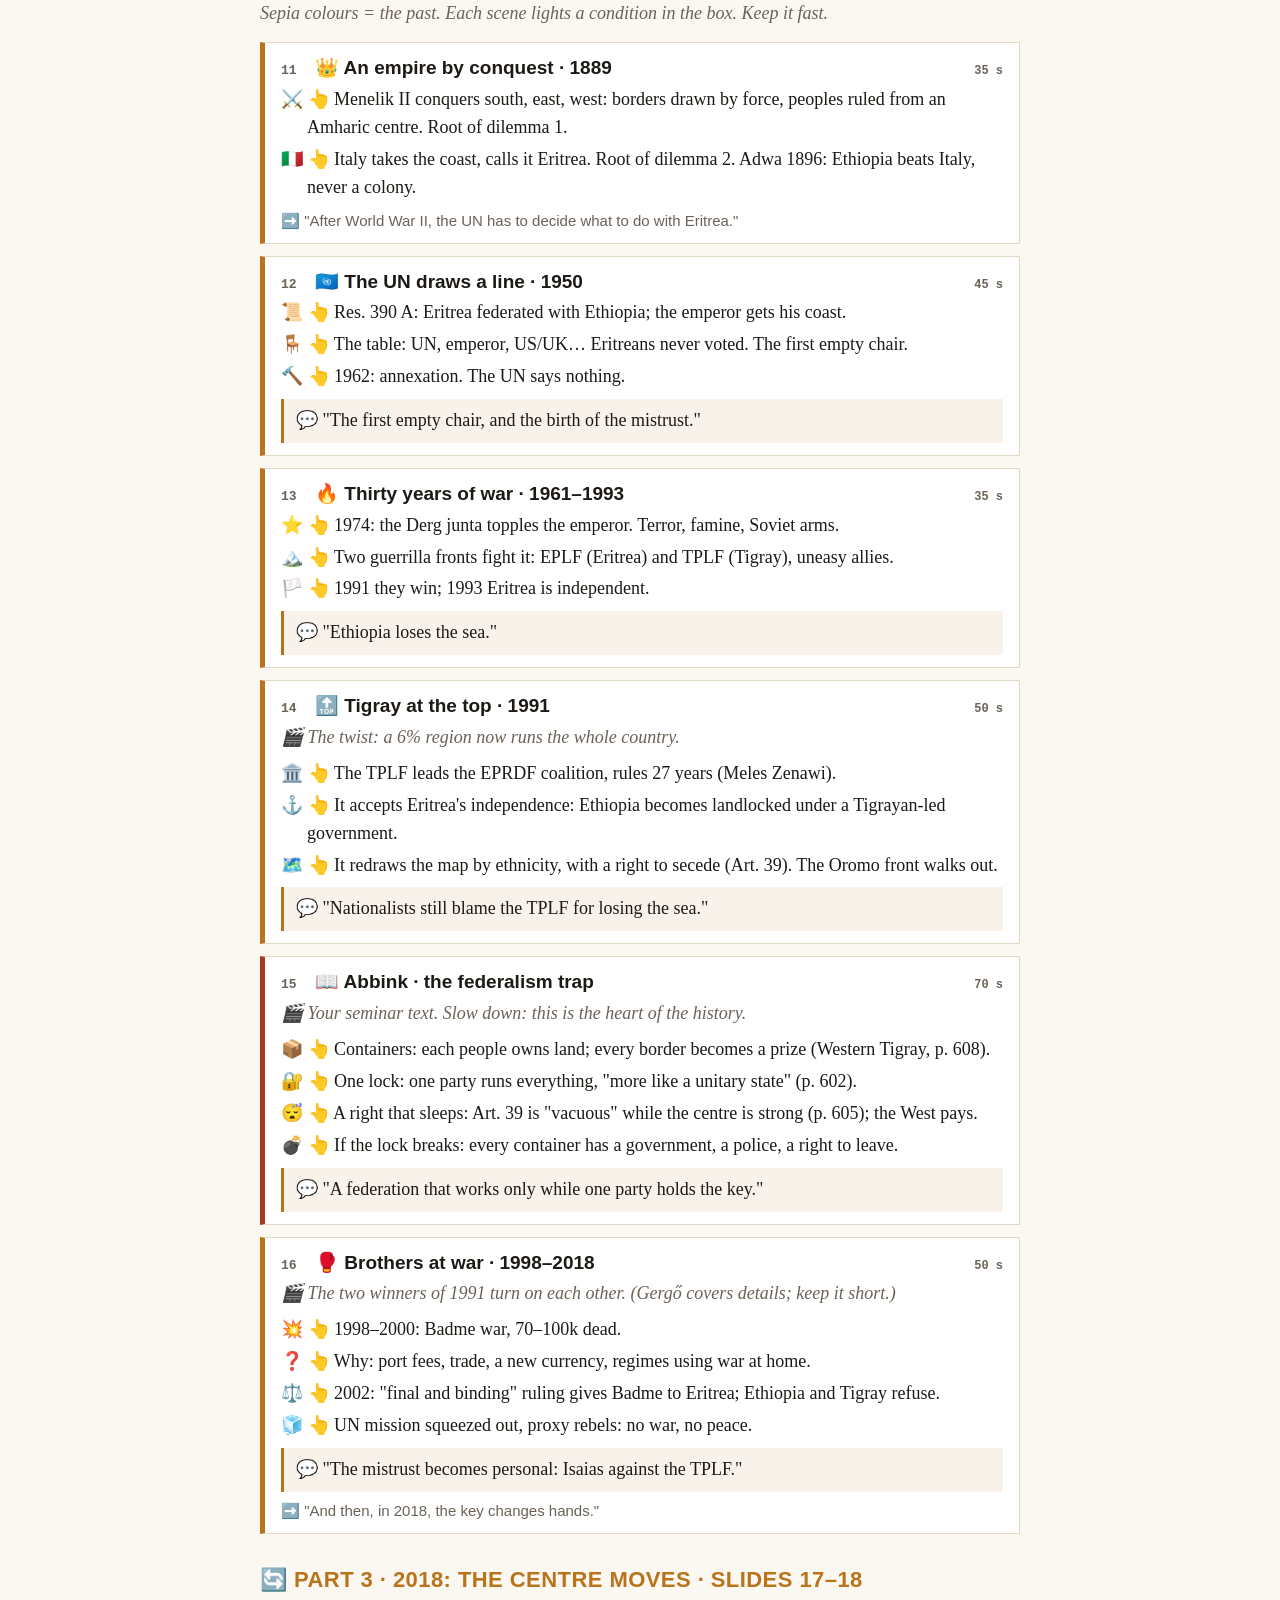
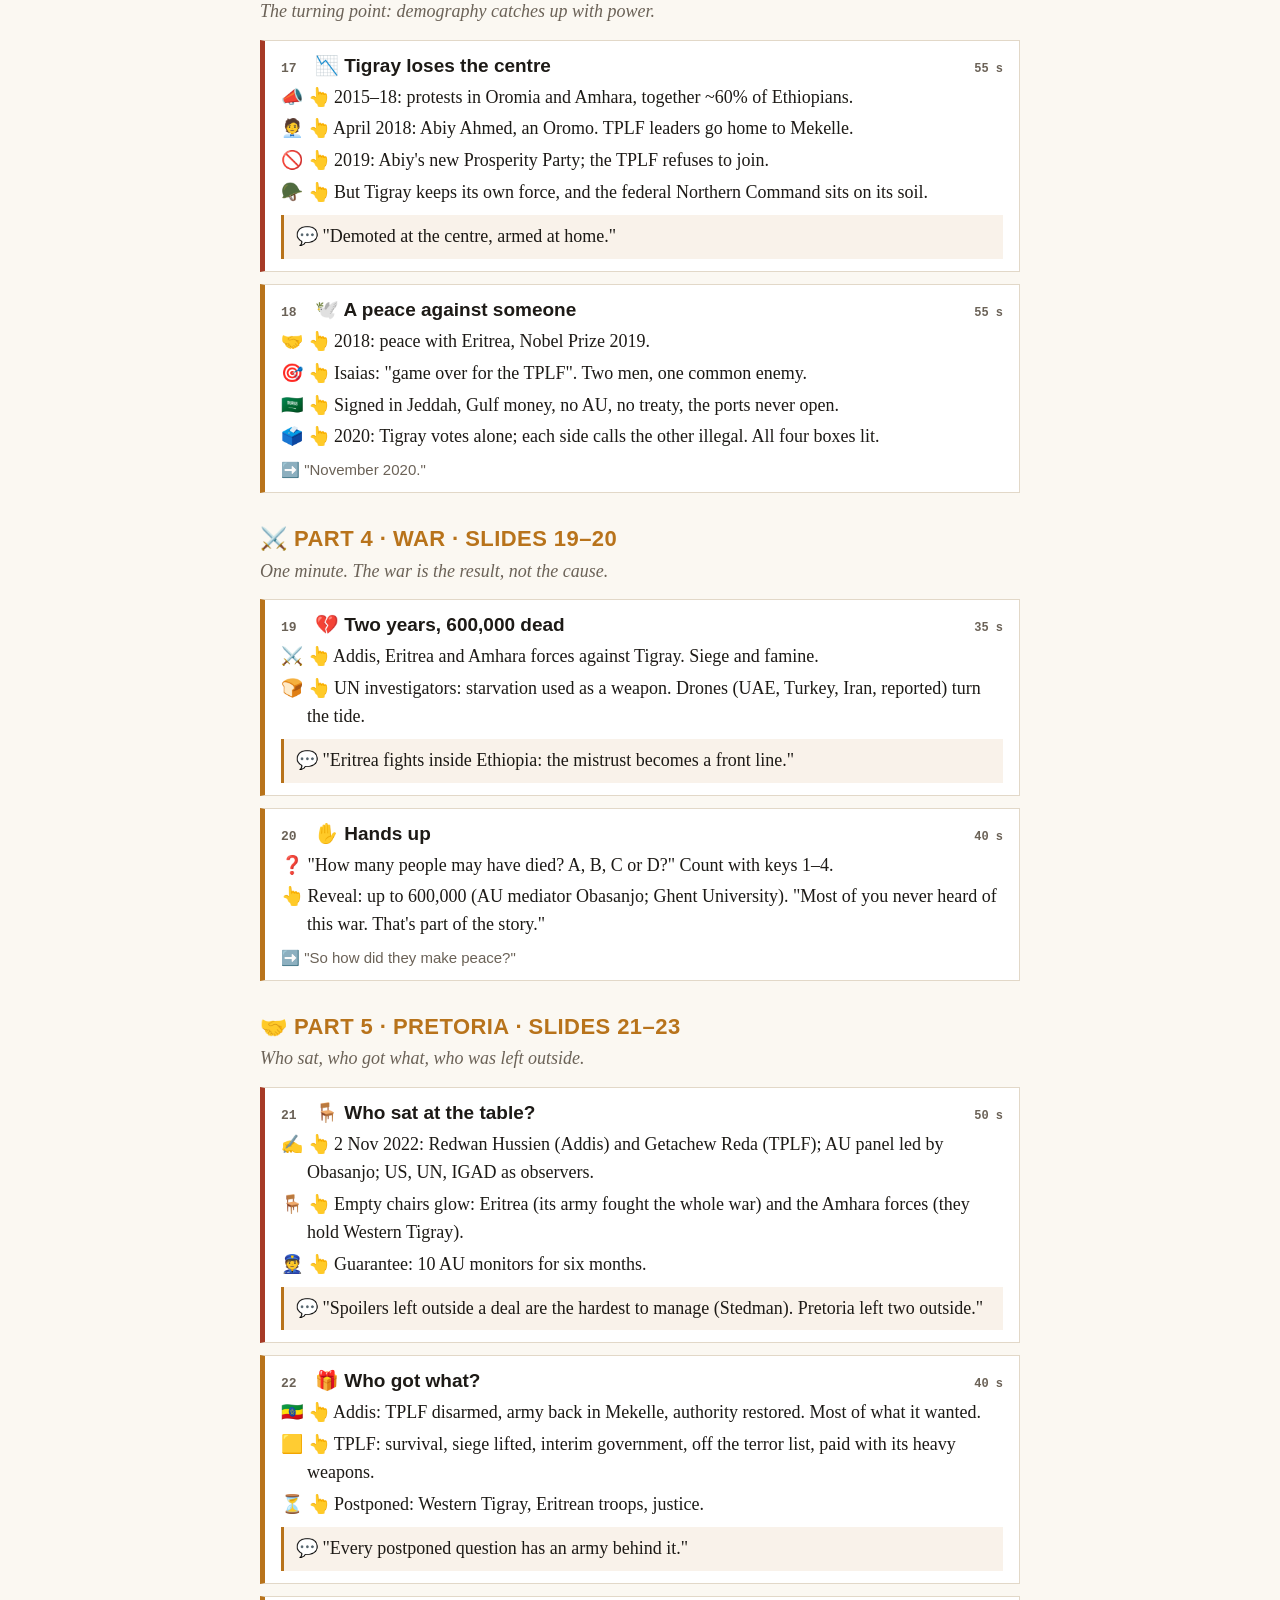
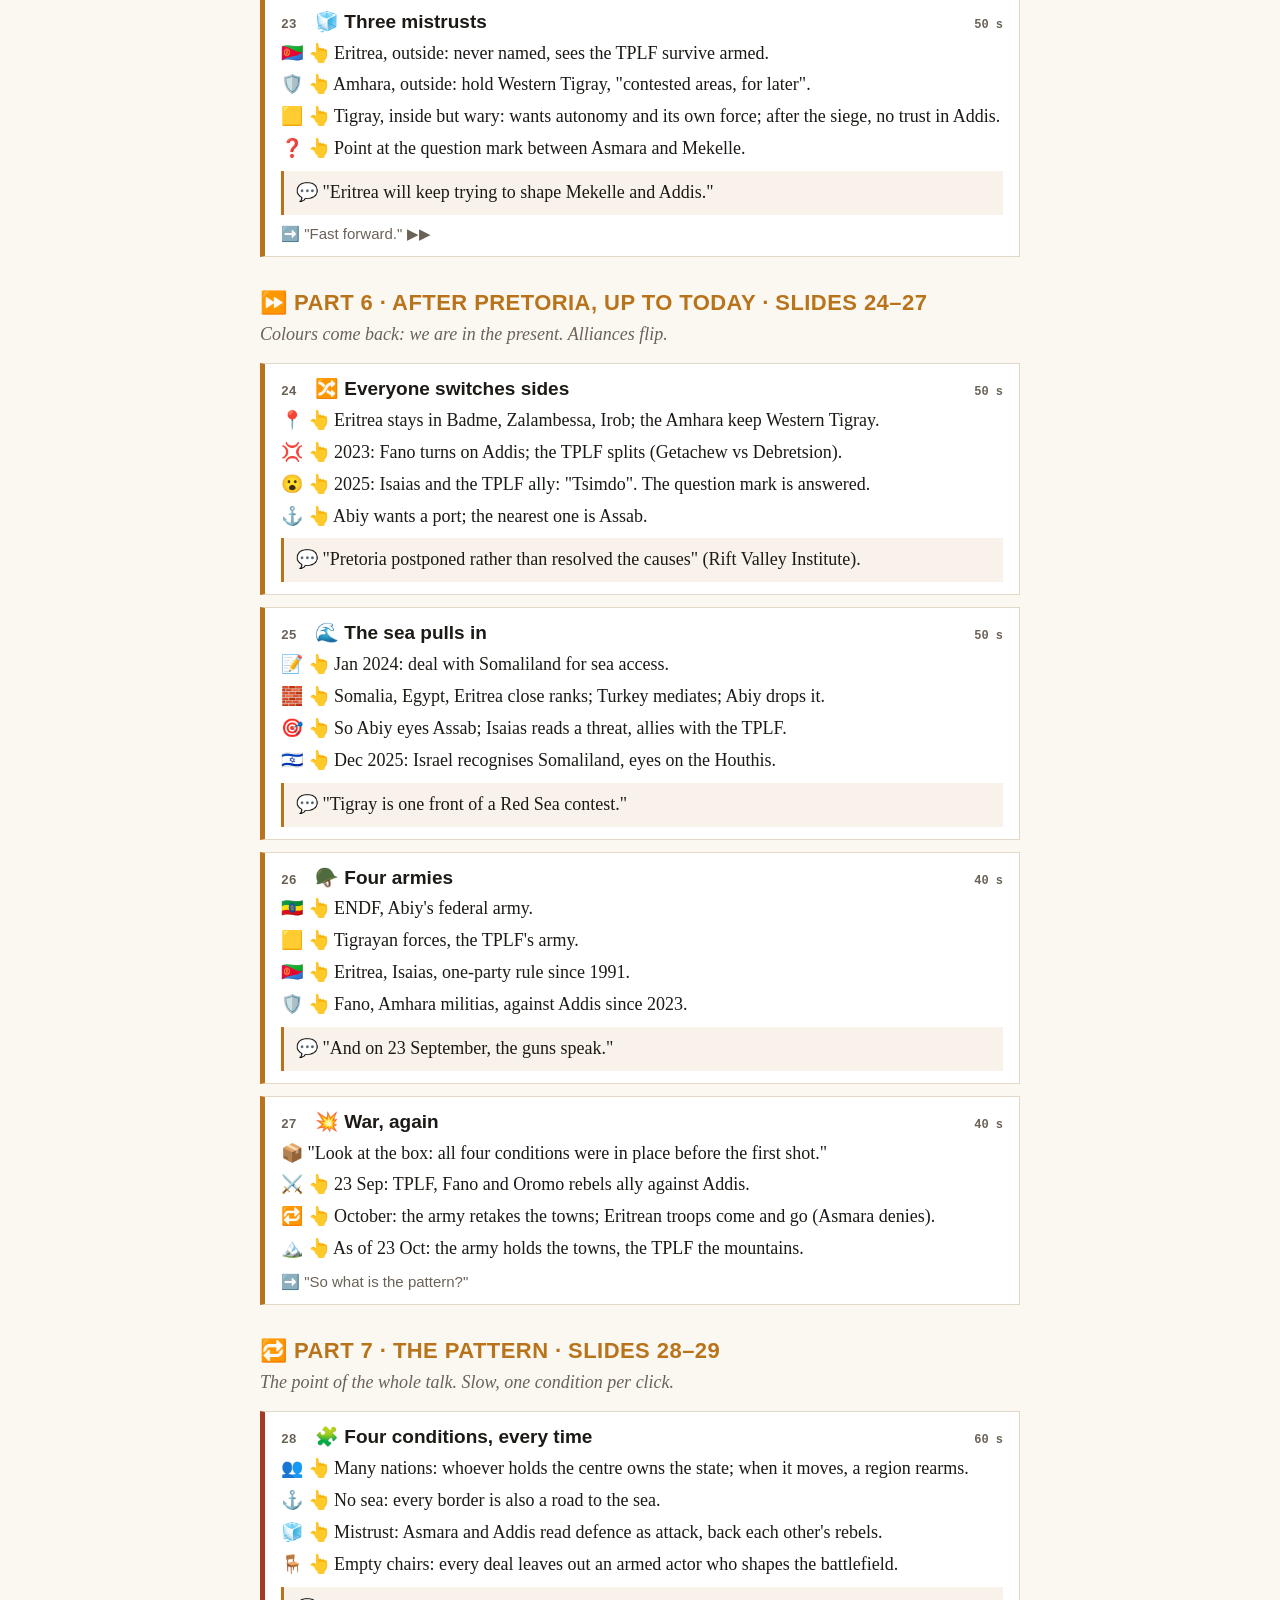
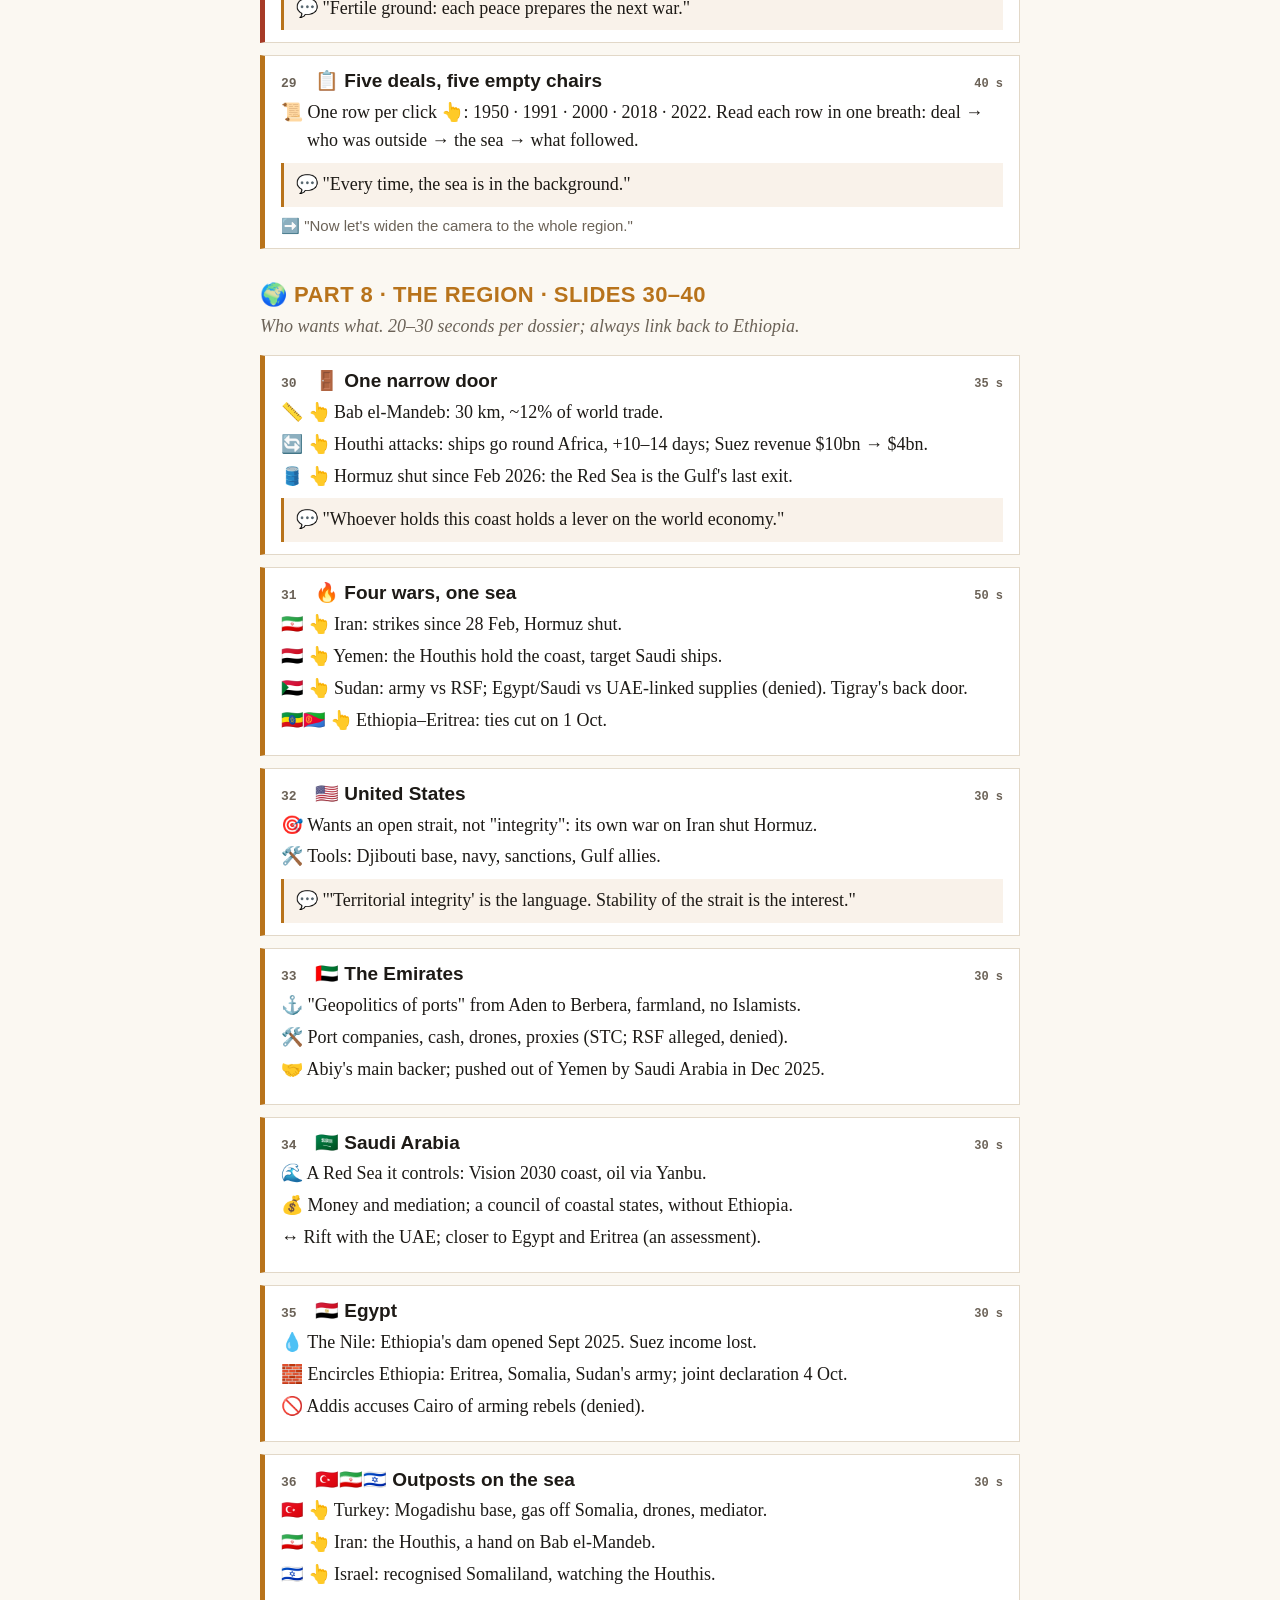
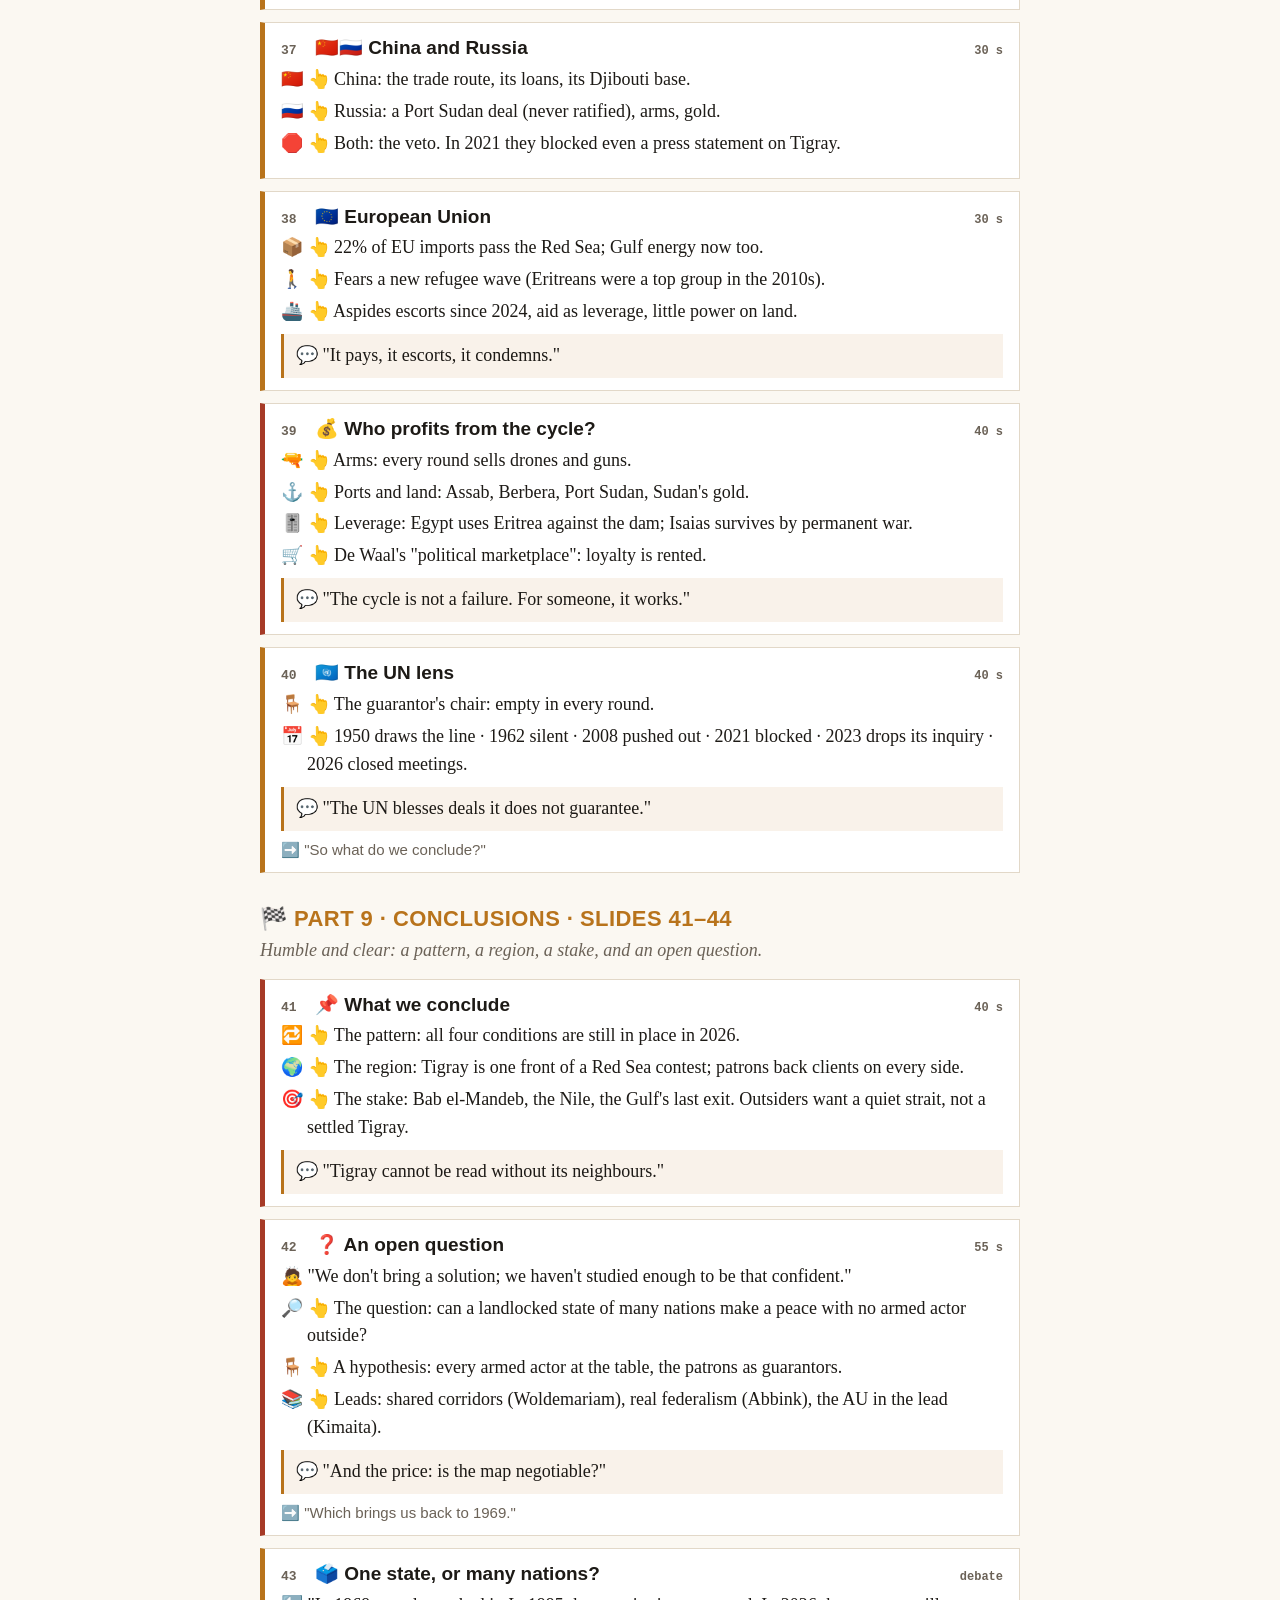
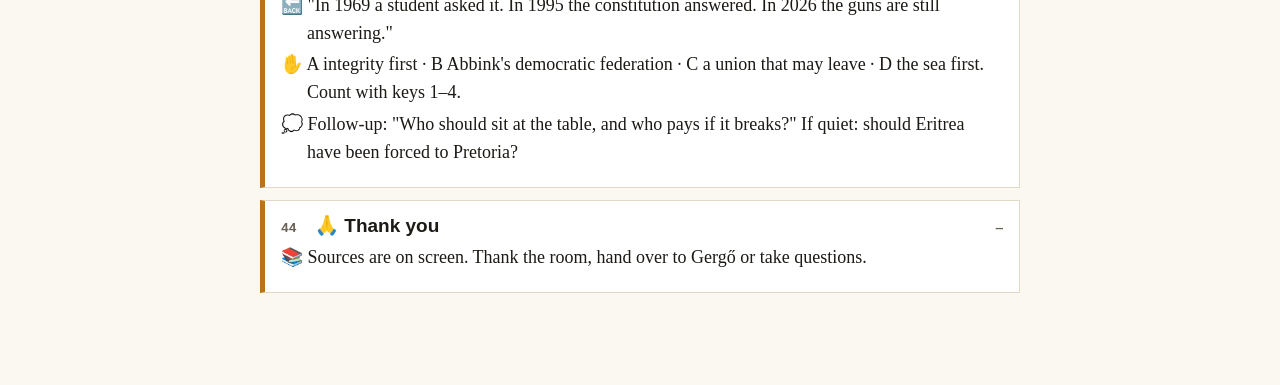
==== commit 5180a1ec: "Slide 2: show the date and headline from the start Co-Authored-By: Claude Opus 5.5 <noreply@anthropi" ====
--- a/notes.html
+++ b/notes.html
@@ -50,7 +50,7 @@
 
 <div class="s key"><h3><span class="n">02</span>💥 23 September 2026<span class="t">30 s</span></h3>
 <p class="beat">🎬 Cold open: we start in the middle of the action.</p>
-<ul><li>🌍 First click: stay silent, let the map fall from space onto Tigray.</li><li>🗣️ "Twenty-third of September, this year. Fighting resumes in northern Ethiopia." 👆</li><li>✈️ "The airports in Axum, Shire and Mekelle are seized." 👆</li><li>🕊️ "Four years after a peace deal that was supposed to end it."</li></ul>
+<ul><li>🗣️ Date and first line are already on screen: "Twenty-third of September, this year. Fighting resumes in northern Ethiopia." 👆</li><li>✈️ "The airports in Axum, Shire and Mekelle are seized." 👆</li><li>🕊️ "Four years after a peace deal that was supposed to end it."</li></ul>
 <p class="land">💬 "This is Tigray. And this is the second war here in six years."</p></div>
 
 <div class="s"><h3><span class="n">03</span>🧭 The route<span class="t">40 s</span></h3>
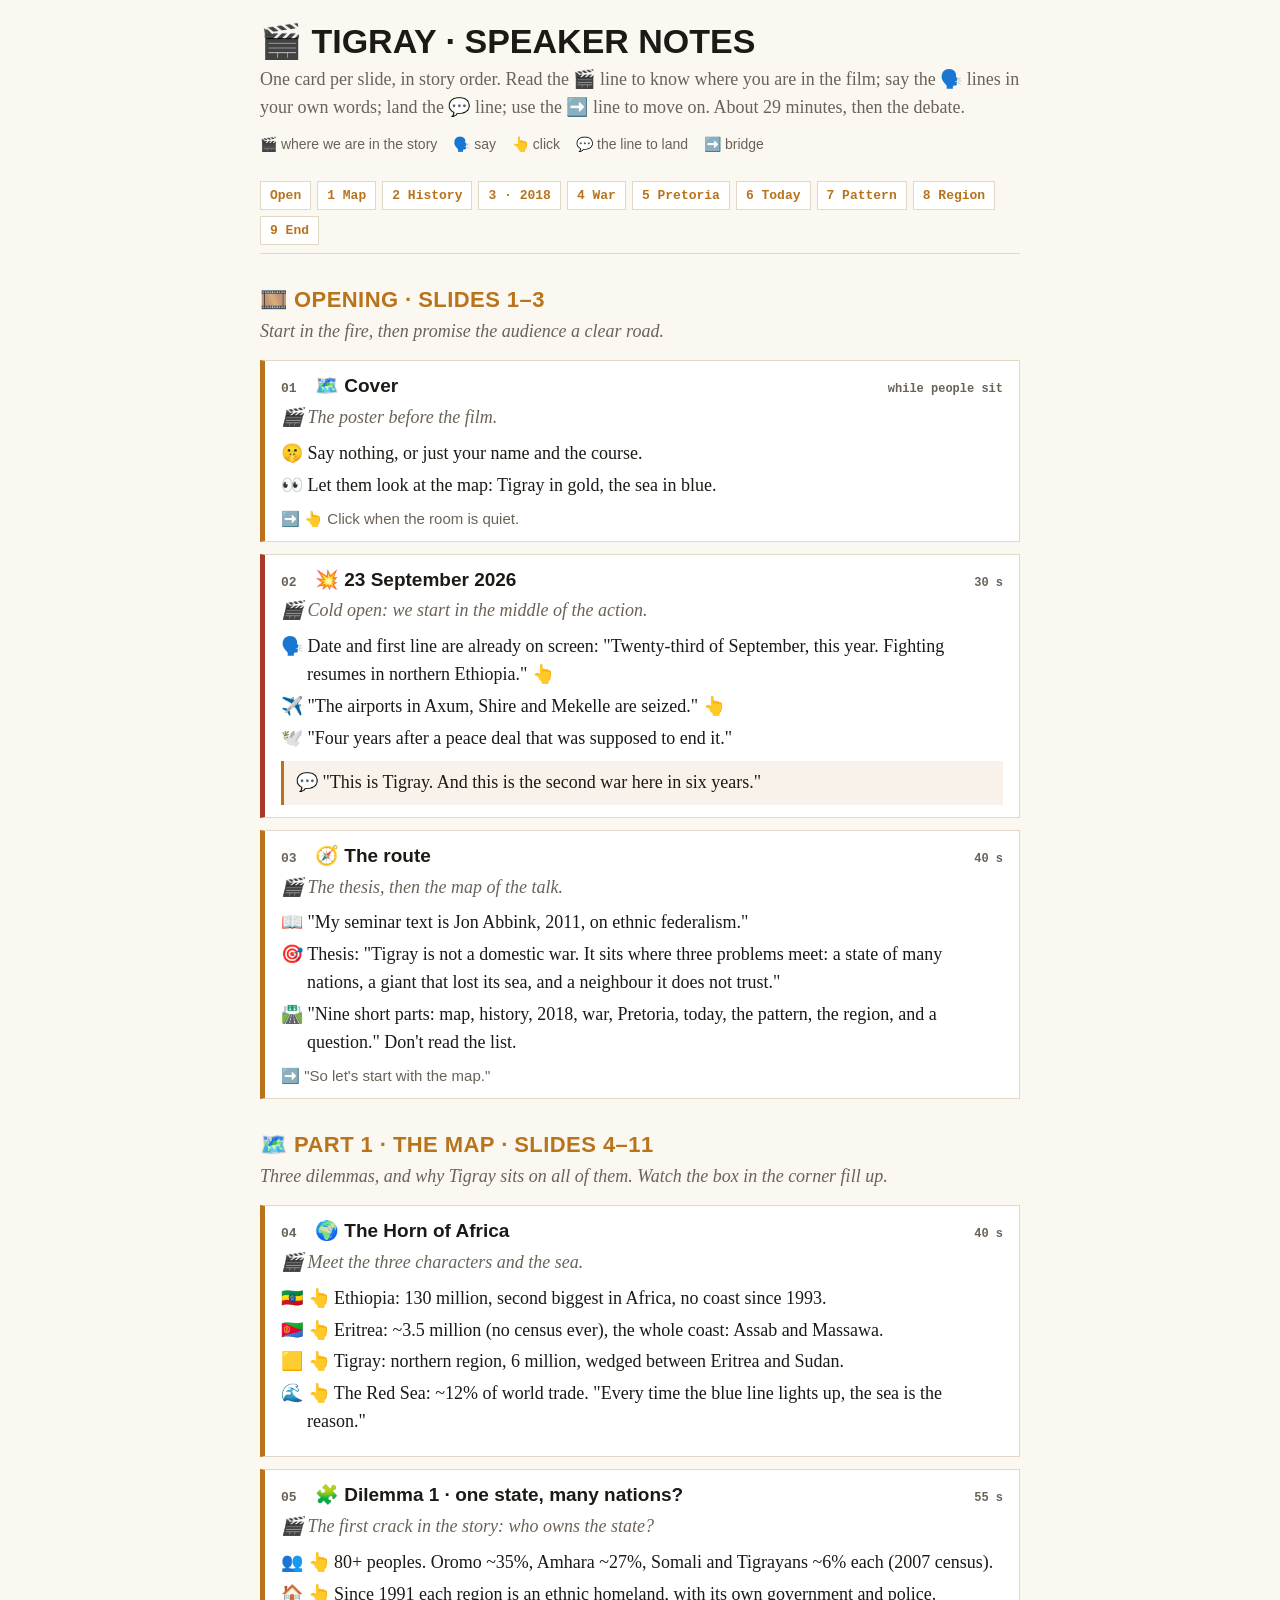
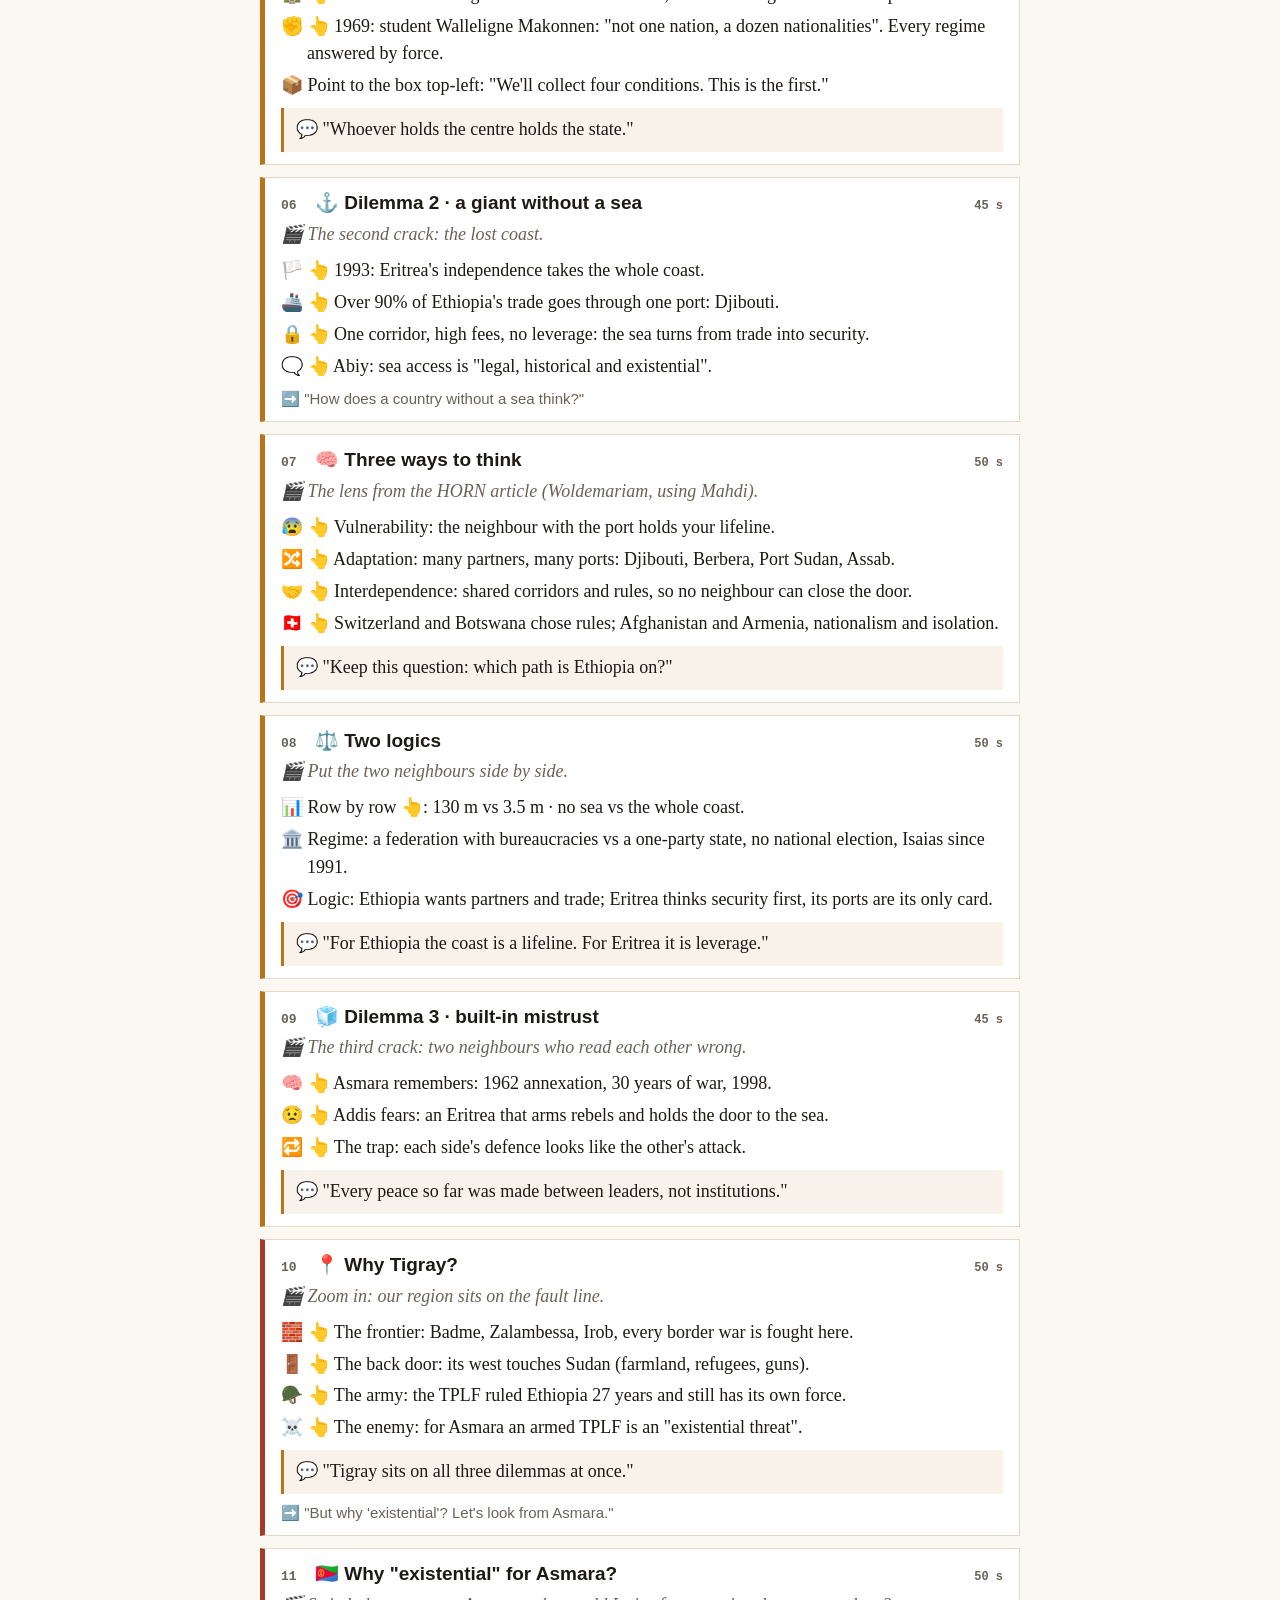
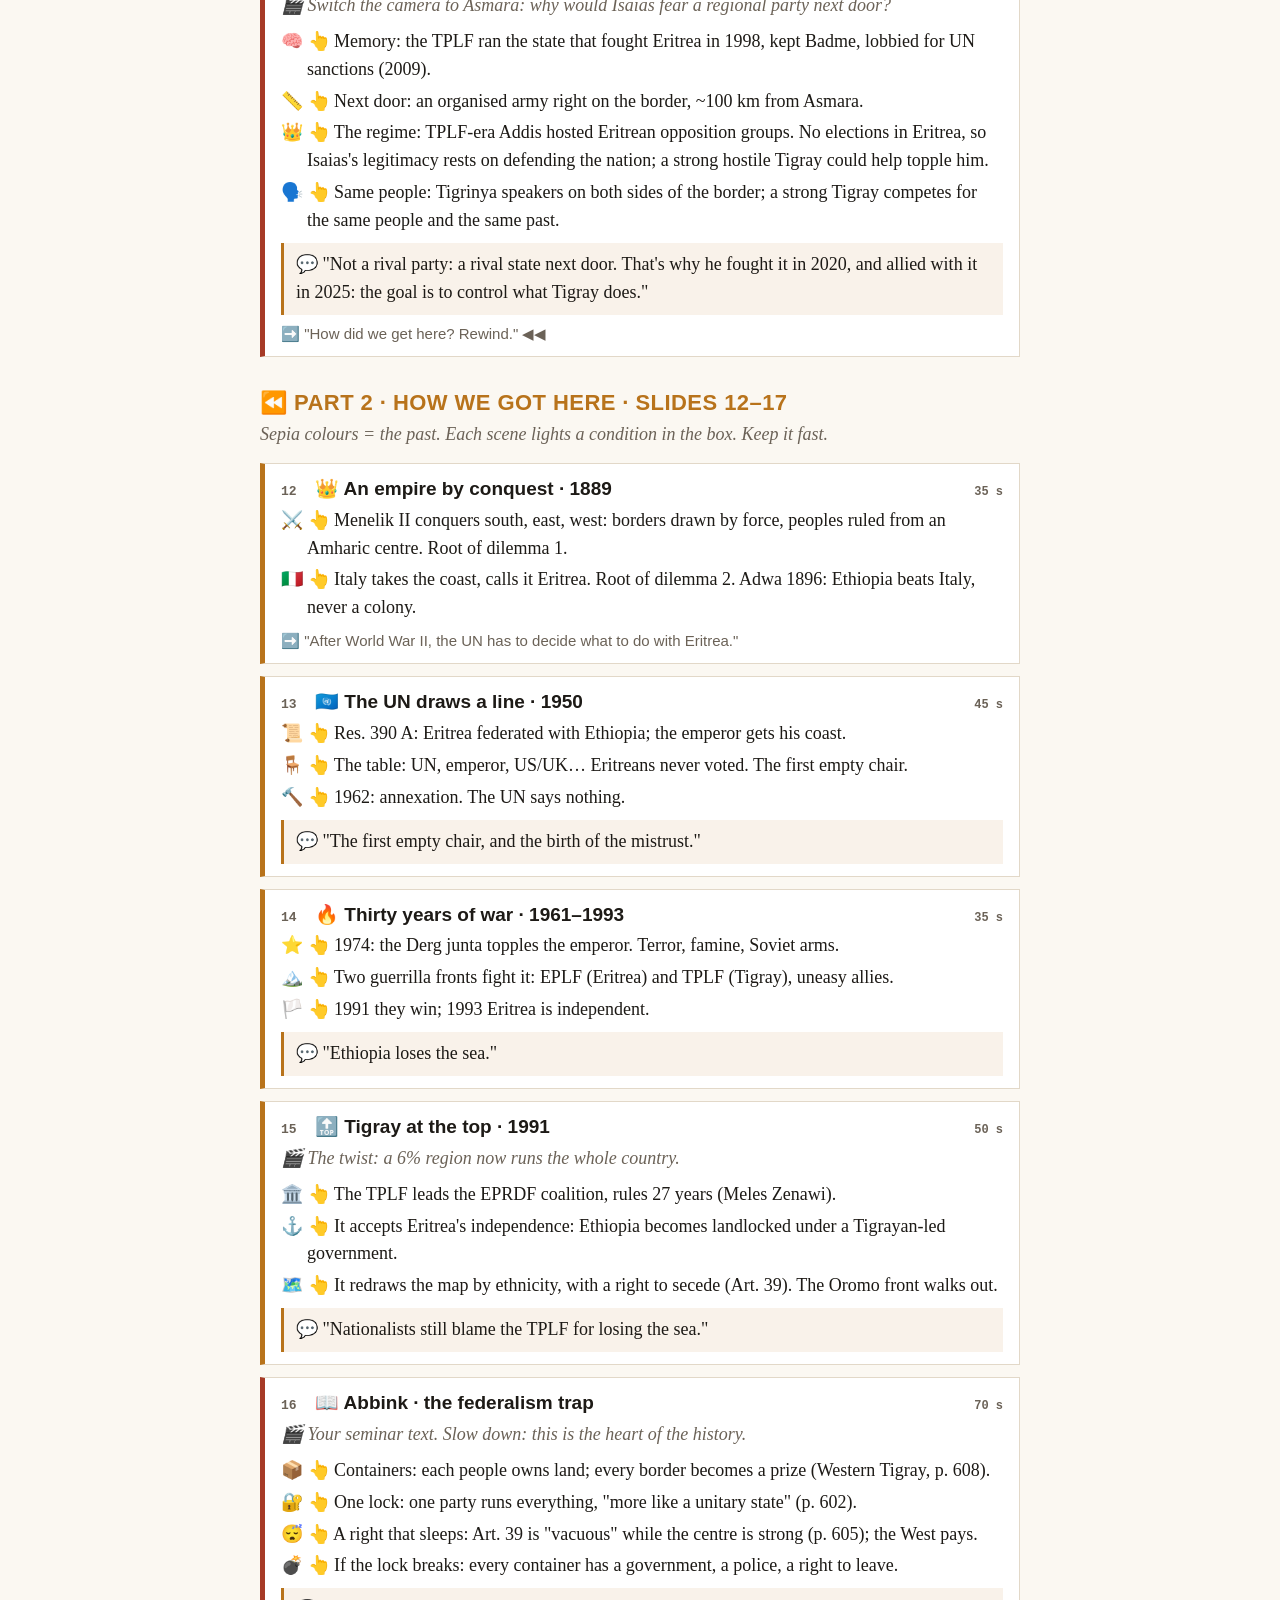
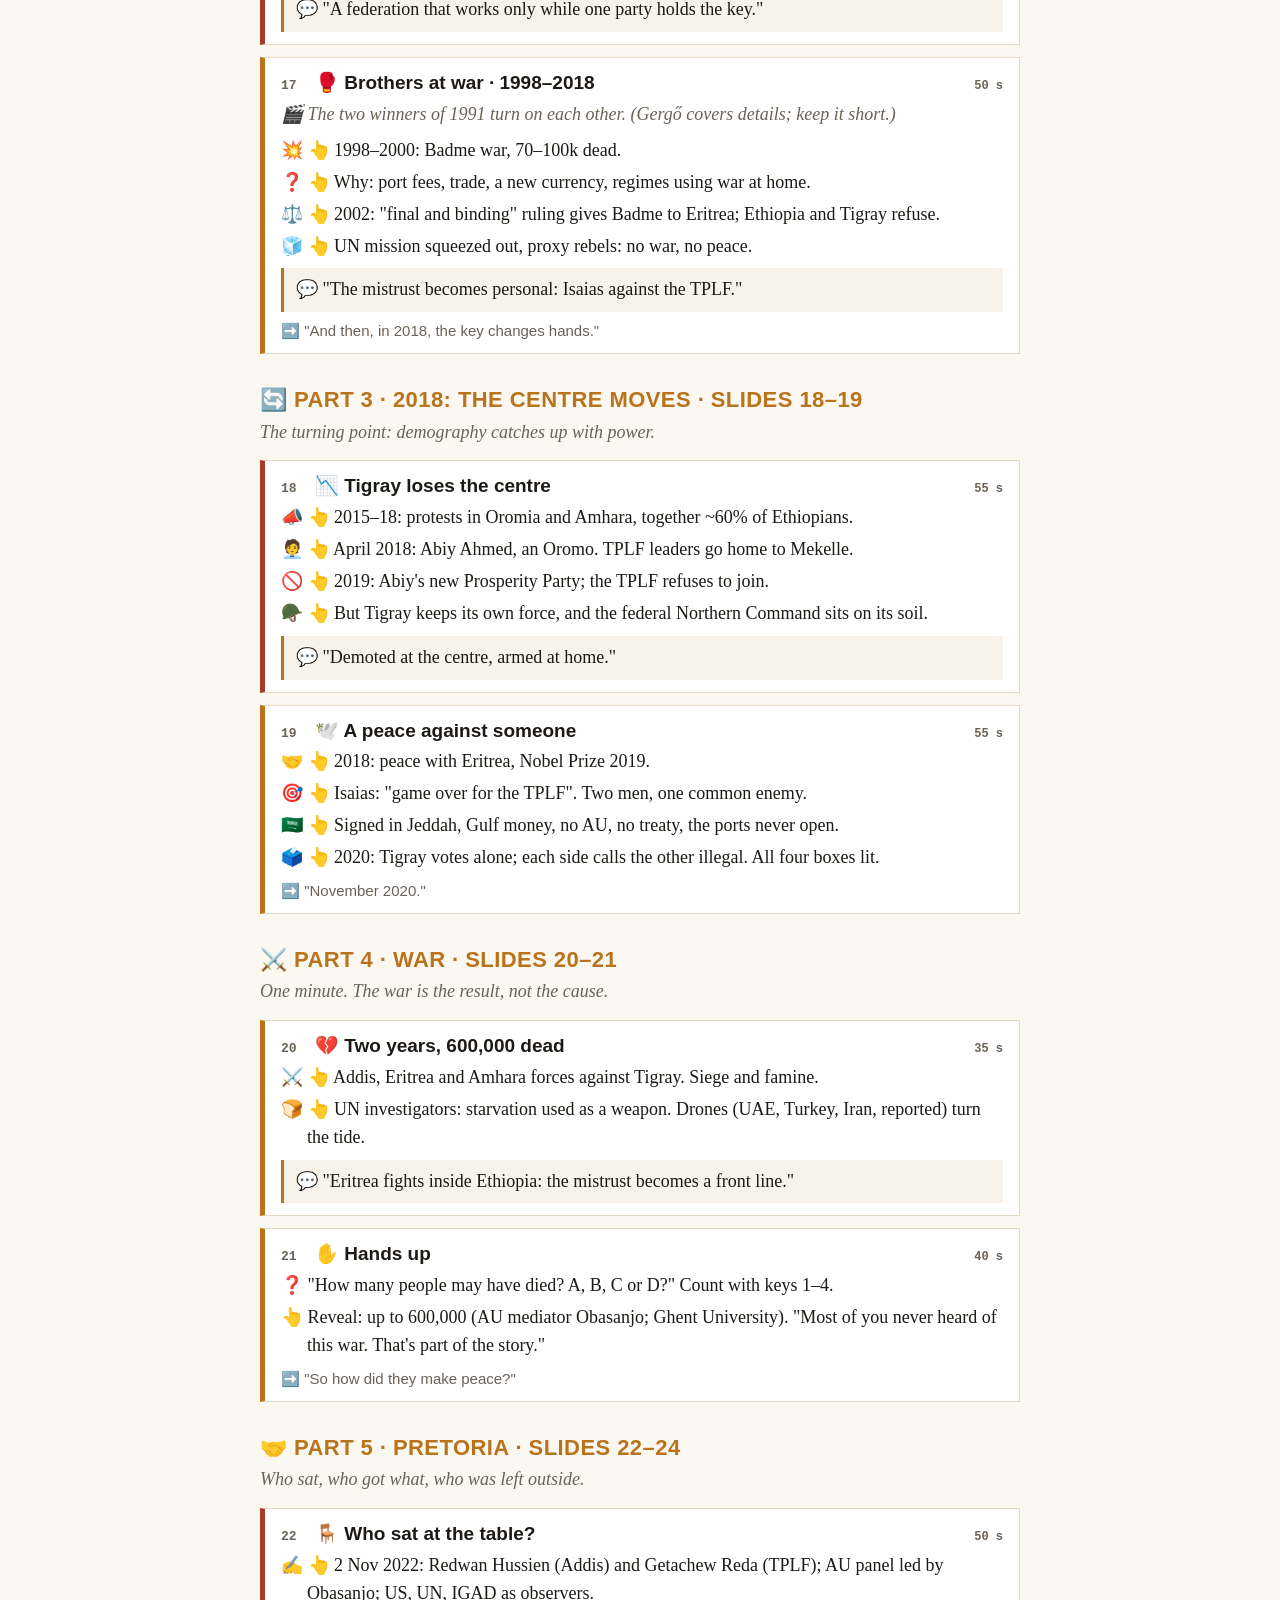
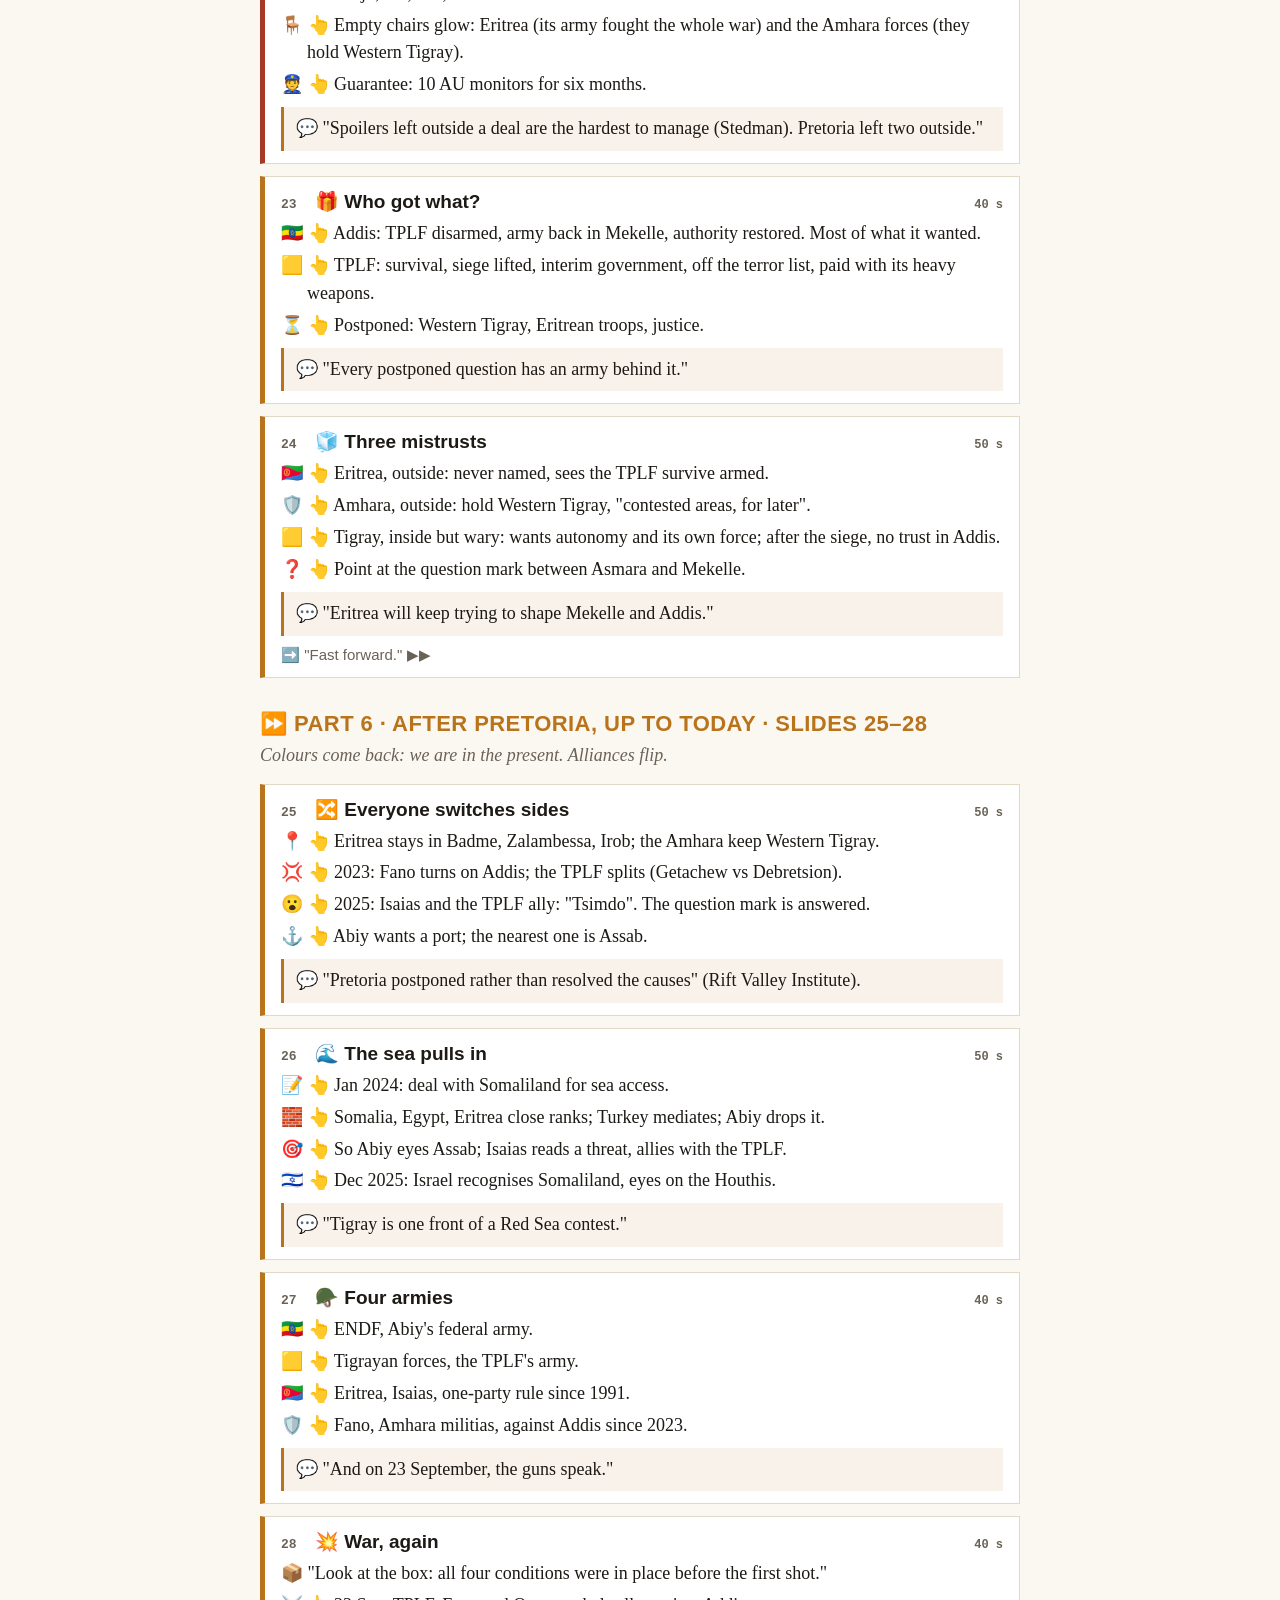
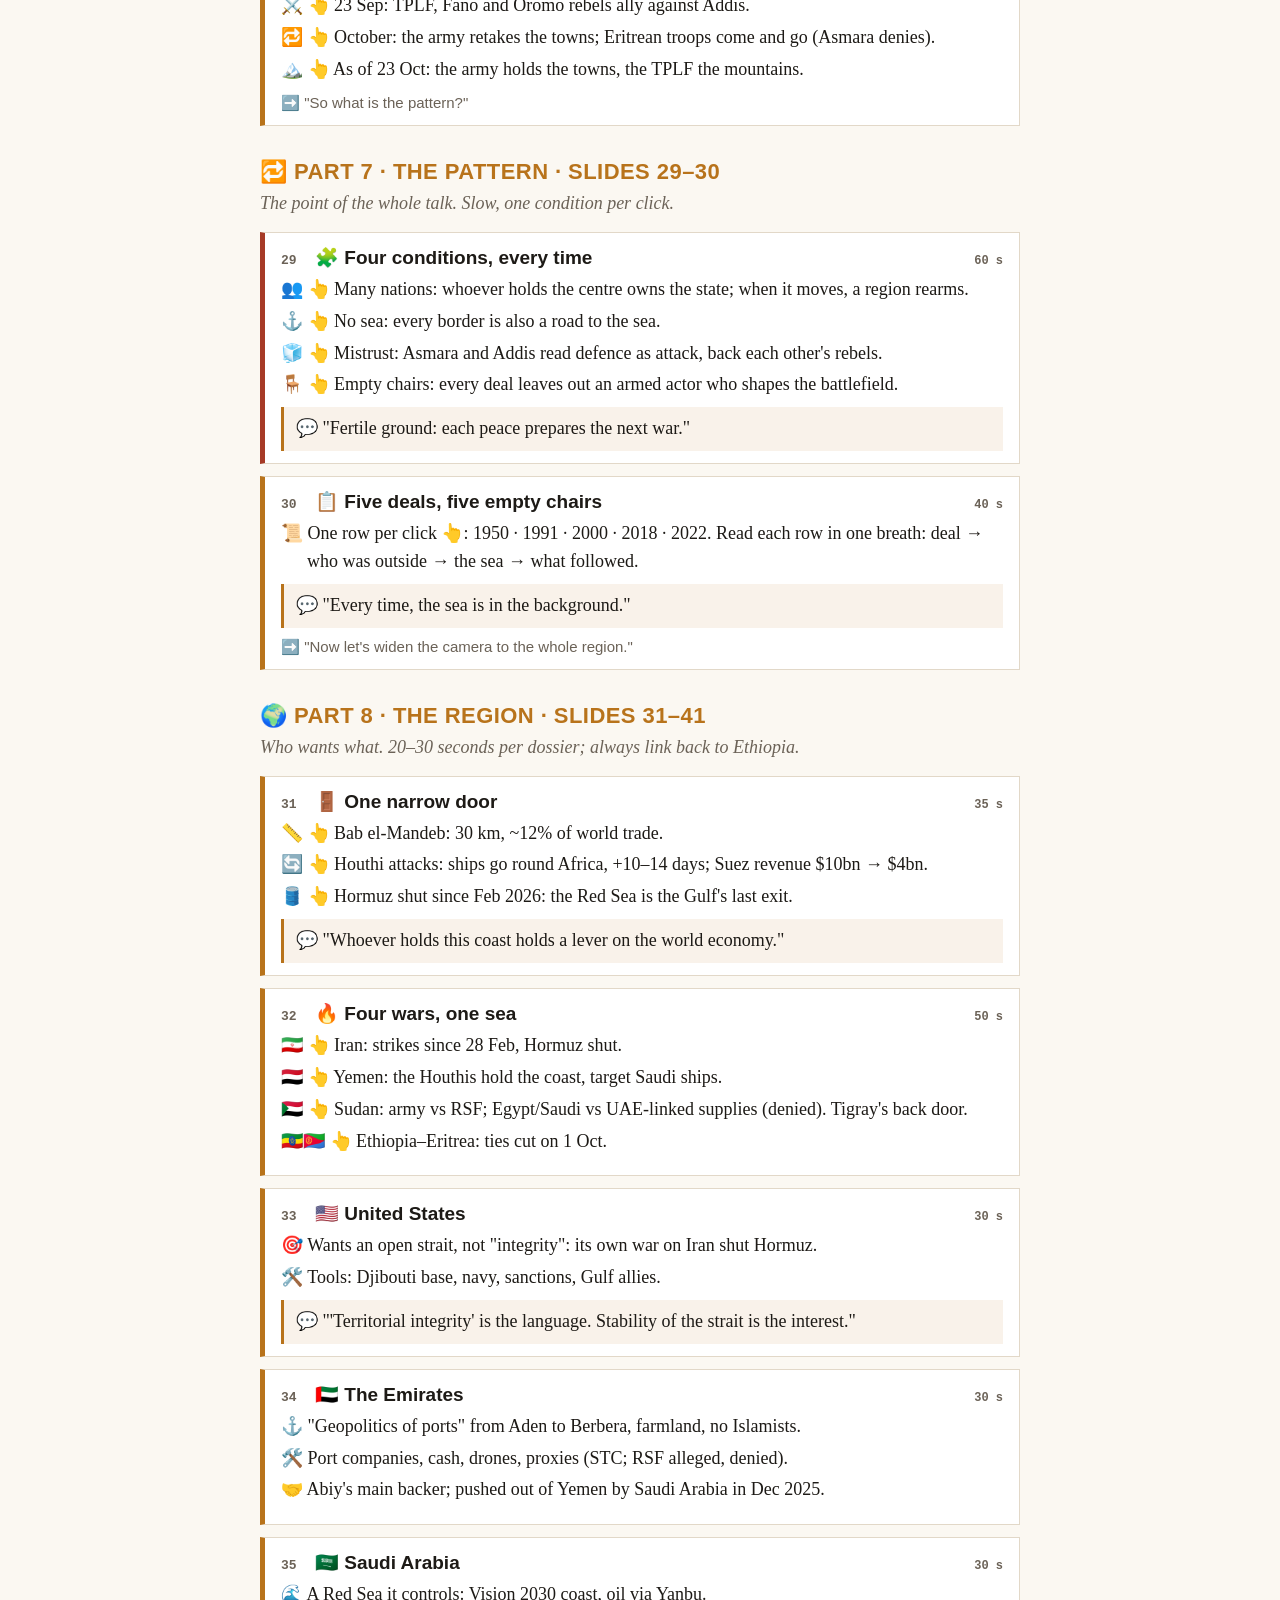
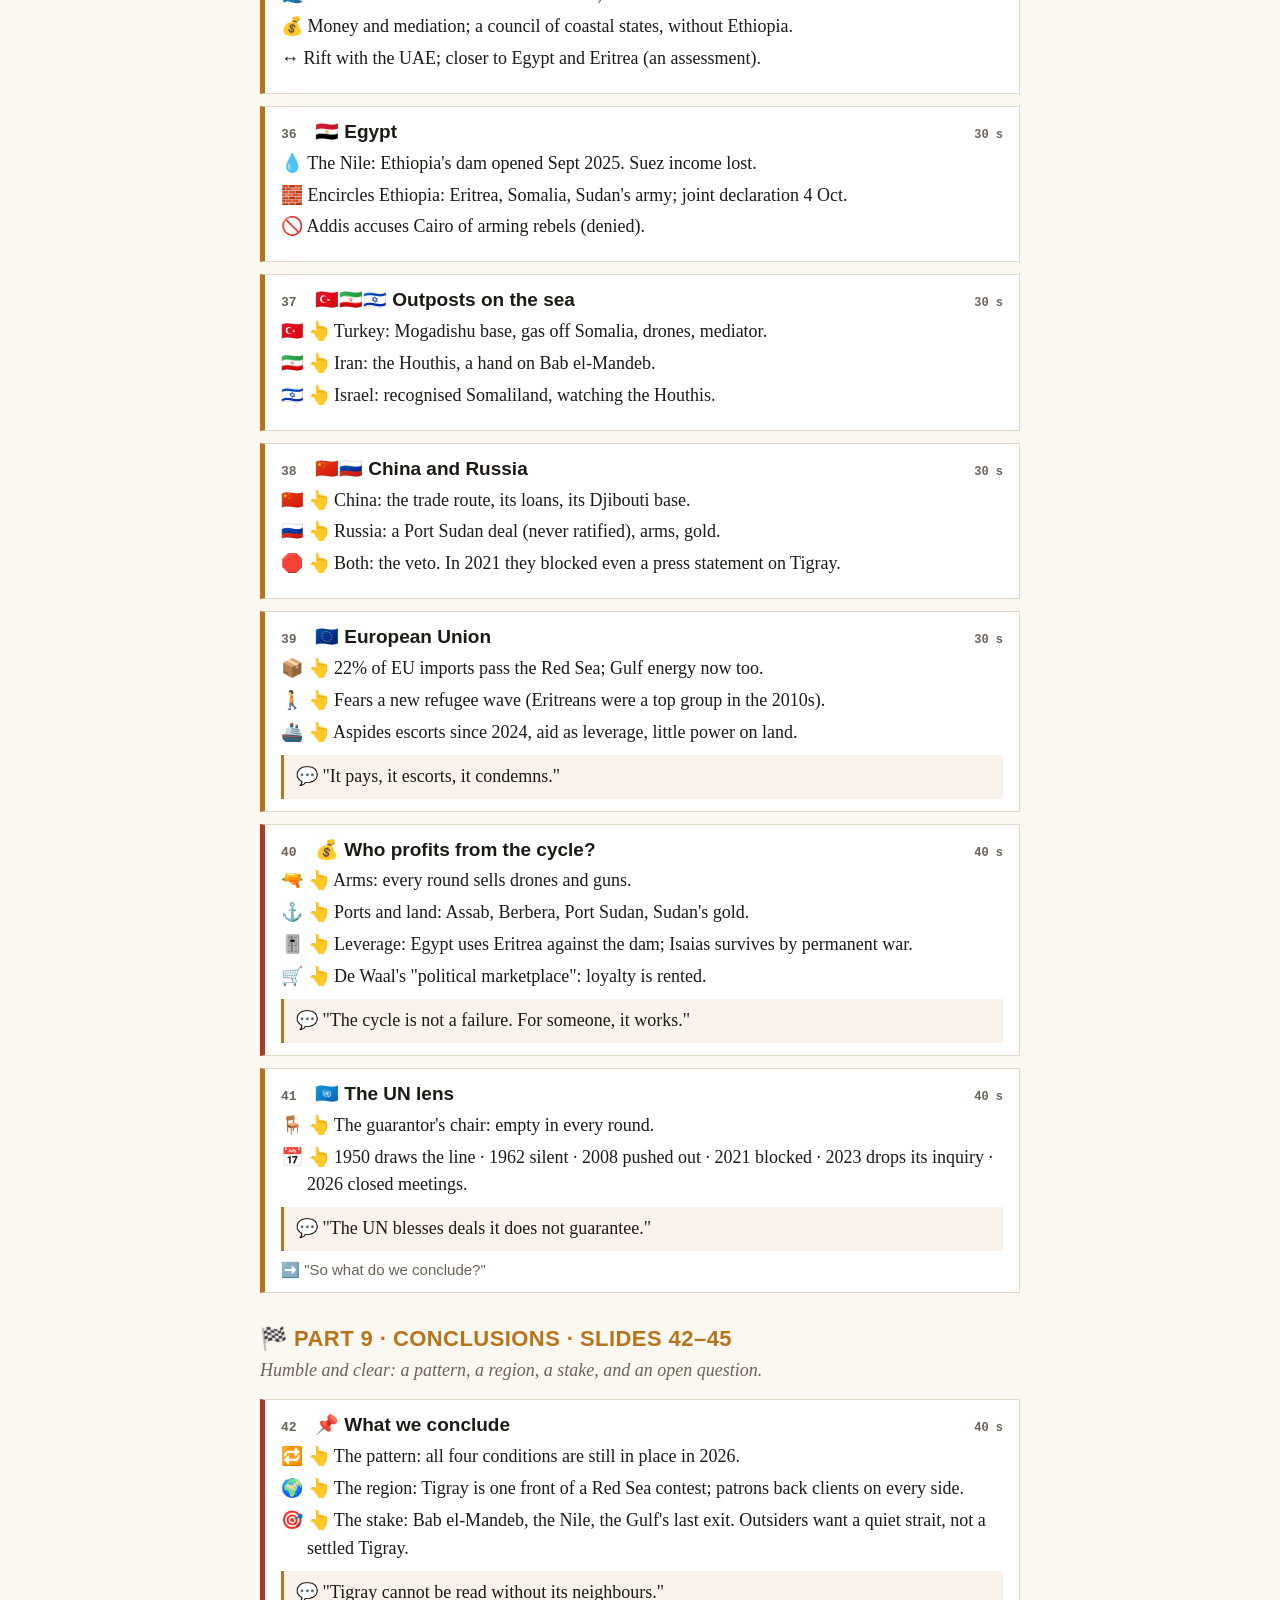
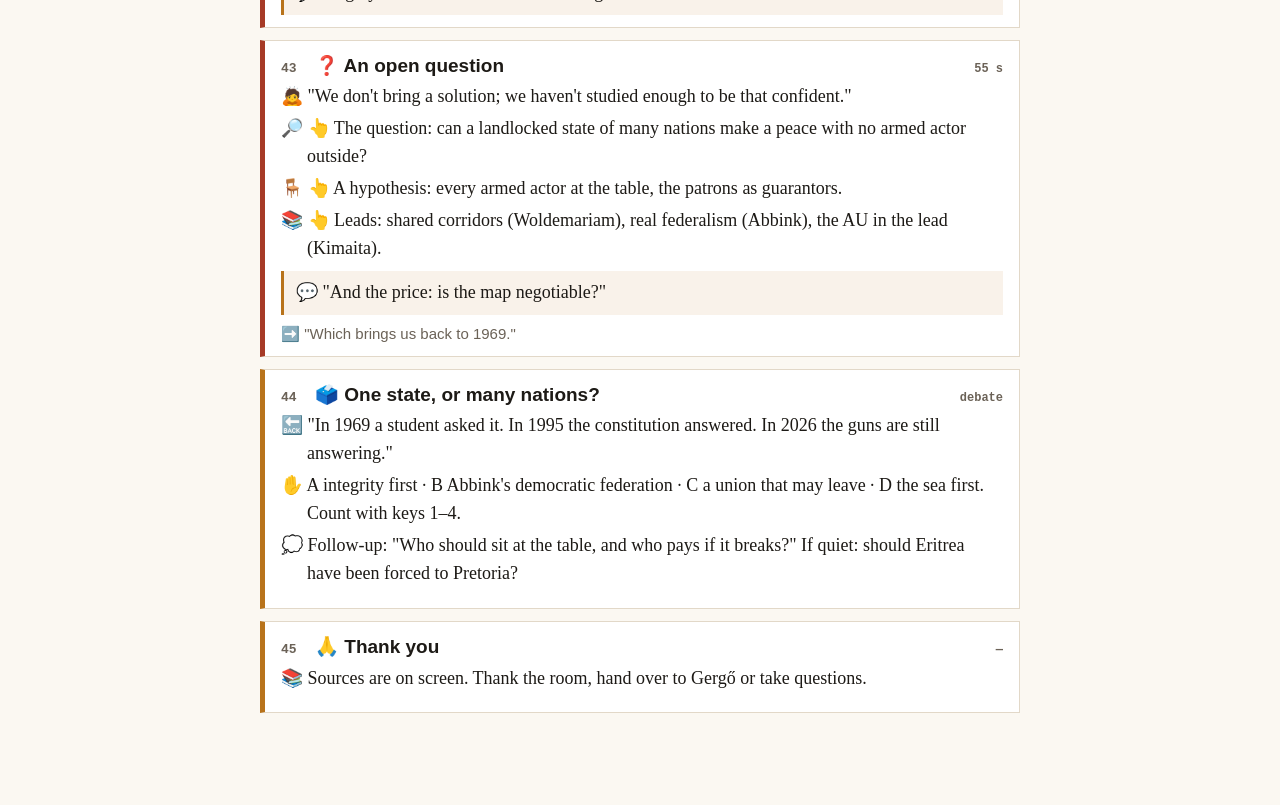
==== commit 1d43bc38: "Add a slide on why Asmara sees the TPLF as an existential threat Co-Authored-By: Claude Opus 5.5 <no" ====
--- a/notes.html
+++ b/notes.html
@@ -58,7 +58,7 @@
 <ul><li>📖 "My seminar text is Jon Abbink, 2011, on ethnic federalism."</li><li>🎯 Thesis: "Tigray is not a domestic war. It sits where three problems meet: a state of many nations, a giant that lost its sea, and a neighbour it does not trust."</li><li>🛣️ "Nine short parts: map, history, 2018, war, Pretoria, today, the pattern, the region, and a question." Don't read the list.</li></ul>
 <p class="bridge">➡️ "So let's start with the map."</p></div>
 
-<h2 id="p1">🗺️ Part 1 · The map · slides 4–10</h2>
+<h2 id="p1">🗺️ Part 1 · The map · slides 4–11</h2>
 <p class="partline">Three dilemmas, and why Tigray sits on all of them. Watch the box in the corner fill up.</p>
 
 <div class="s"><h3><span class="n">04</span>🌍 The Horn of Africa<span class="t">40 s</span></h3>
@@ -94,166 +94,172 @@
 <p class="beat">🎬 Zoom in: our region sits on the fault line.</p>
 <ul><li>🧱 👆 The frontier: Badme, Zalambessa, Irob, every border war is fought here.</li><li>🚪 👆 The back door: its west touches Sudan (farmland, refugees, guns).</li><li>🪖 👆 The army: the TPLF ruled Ethiopia 27 years and still has its own force.</li><li>☠️ 👆 The enemy: for Asmara an armed TPLF is an "existential threat".</li></ul>
 <p class="land">💬 "Tigray sits on all three dilemmas at once."</p>
+<p class="bridge">➡️ "But why 'existential'? Let's look from Asmara."</p></div>
+
+<div class="s key"><h3><span class="n">11</span>🇪🇷 Why "existential" for Asmara?<span class="t">50 s</span></h3>
+<p class="beat">🎬 Switch the camera to Asmara: why would Isaias fear a regional party next door?</p>
+<ul><li>🧠 👆 Memory: the TPLF ran the state that fought Eritrea in 1998, kept Badme, lobbied for UN sanctions (2009).</li><li>📏 👆 Next door: an organised army right on the border, ~100 km from Asmara.</li><li>👑 👆 The regime: TPLF-era Addis hosted Eritrean opposition groups. No elections in Eritrea, so Isaias's legitimacy rests on defending the nation; a strong hostile Tigray could help topple him.</li><li>🗣️ 👆 Same people: Tigrinya speakers on both sides of the border; a strong Tigray competes for the same people and the same past.</li></ul>
+<p class="land">💬 "Not a rival party: a rival state next door. That's why he fought it in 2020, and allied with it in 2025: the goal is to control what Tigray does."</p>
 <p class="bridge">➡️ "How did we get here? Rewind." ◀◀</p></div>
 
-<h2 id="p2">⏪ Part 2 · How we got here · slides 11–16</h2>
+<h2 id="p2">⏪ Part 2 · How we got here · slides 12–17</h2>
 <p class="partline">Sepia colours = the past. Each scene lights a condition in the box. Keep it fast.</p>
 
-<div class="s"><h3><span class="n">11</span>👑 An empire by conquest · 1889<span class="t">35 s</span></h3>
+<div class="s"><h3><span class="n">12</span>👑 An empire by conquest · 1889<span class="t">35 s</span></h3>
 <ul><li>⚔️ 👆 Menelik II conquers south, east, west: borders drawn by force, peoples ruled from an Amharic centre. Root of dilemma 1.</li><li>🇮🇹 👆 Italy takes the coast, calls it Eritrea. Root of dilemma 2. Adwa 1896: Ethiopia beats Italy, never a colony.</li></ul>
 <p class="bridge">➡️ "After World War II, the UN has to decide what to do with Eritrea."</p></div>
 
-<div class="s"><h3><span class="n">12</span>🇺🇳 The UN draws a line · 1950<span class="t">45 s</span></h3>
+<div class="s"><h3><span class="n">13</span>🇺🇳 The UN draws a line · 1950<span class="t">45 s</span></h3>
 <ul><li>📜 👆 Res. 390 A: Eritrea federated with Ethiopia; the emperor gets his coast.</li><li>🪑 👆 The table: UN, emperor, US/UK… Eritreans never voted. The first empty chair.</li><li>🔨 👆 1962: annexation. The UN says nothing.</li></ul>
 <p class="land">💬 "The first empty chair, and the birth of the mistrust."</p></div>
 
-<div class="s"><h3><span class="n">13</span>🔥 Thirty years of war · 1961–1993<span class="t">35 s</span></h3>
+<div class="s"><h3><span class="n">14</span>🔥 Thirty years of war · 1961–1993<span class="t">35 s</span></h3>
 <ul><li>⭐ 👆 1974: the Derg junta topples the emperor. Terror, famine, Soviet arms.</li><li>🏔️ 👆 Two guerrilla fronts fight it: EPLF (Eritrea) and TPLF (Tigray), uneasy allies.</li><li>🏳️ 👆 1991 they win; 1993 Eritrea is independent.</li></ul>
 <p class="land">💬 "Ethiopia loses the sea."</p></div>
 
-<div class="s"><h3><span class="n">14</span>🔝 Tigray at the top · 1991<span class="t">50 s</span></h3>
+<div class="s"><h3><span class="n">15</span>🔝 Tigray at the top · 1991<span class="t">50 s</span></h3>
 <p class="beat">🎬 The twist: a 6% region now runs the whole country.</p>
 <ul><li>🏛️ 👆 The TPLF leads the EPRDF coalition, rules 27 years (Meles Zenawi).</li><li>⚓ 👆 It accepts Eritrea's independence: Ethiopia becomes landlocked under a Tigrayan-led government.</li><li>🗺️ 👆 It redraws the map by ethnicity, with a right to secede (Art. 39). The Oromo front walks out.</li></ul>
 <p class="land">💬 "Nationalists still blame the TPLF for losing the sea."</p></div>
 
-<div class="s key"><h3><span class="n">15</span>📖 Abbink · the federalism trap<span class="t">70 s</span></h3>
+<div class="s key"><h3><span class="n">16</span>📖 Abbink · the federalism trap<span class="t">70 s</span></h3>
 <p class="beat">🎬 Your seminar text. Slow down: this is the heart of the history.</p>
 <ul><li>📦 👆 Containers: each people owns land; every border becomes a prize (Western Tigray, p. 608).</li><li>🔐 👆 One lock: one party runs everything, "more like a unitary state" (p. 602).</li><li>😴 👆 A right that sleeps: Art. 39 is "vacuous" while the centre is strong (p. 605); the West pays.</li><li>💣 👆 If the lock breaks: every container has a government, a police, a right to leave.</li></ul>
 <p class="land">💬 "A federation that works only while one party holds the key."</p></div>
 
-<div class="s"><h3><span class="n">16</span>🥊 Brothers at war · 1998–2018<span class="t">50 s</span></h3>
+<div class="s"><h3><span class="n">17</span>🥊 Brothers at war · 1998–2018<span class="t">50 s</span></h3>
 <p class="beat">🎬 The two winners of 1991 turn on each other. (Gergő covers details; keep it short.)</p>
 <ul><li>💥 👆 1998–2000: Badme war, 70–100k dead.</li><li>❓ 👆 Why: port fees, trade, a new currency, regimes using war at home.</li><li>⚖️ 👆 2002: "final and binding" ruling gives Badme to Eritrea; Ethiopia and Tigray refuse.</li><li>🧊 👆 UN mission squeezed out, proxy rebels: no war, no peace.</li></ul>
 <p class="land">💬 "The mistrust becomes personal: Isaias against the TPLF."</p>
 <p class="bridge">➡️ "And then, in 2018, the key changes hands."</p></div>
 
-<h2 id="p3">🔄 Part 3 · 2018: the centre moves · slides 17–18</h2>
+<h2 id="p3">🔄 Part 3 · 2018: the centre moves · slides 18–19</h2>
 <p class="partline">The turning point: demography catches up with power.</p>
 
-<div class="s key"><h3><span class="n">17</span>📉 Tigray loses the centre<span class="t">55 s</span></h3>
+<div class="s key"><h3><span class="n">18</span>📉 Tigray loses the centre<span class="t">55 s</span></h3>
 <ul><li>📣 👆 2015–18: protests in Oromia and Amhara, together ~60% of Ethiopians.</li><li>🧑‍💼 👆 April 2018: Abiy Ahmed, an Oromo. TPLF leaders go home to Mekelle.</li><li>🚫 👆 2019: Abiy's new Prosperity Party; the TPLF refuses to join.</li><li>🪖 👆 But Tigray keeps its own force, and the federal Northern Command sits on its soil.</li></ul>
 <p class="land">💬 "Demoted at the centre, armed at home."</p></div>
 
-<div class="s"><h3><span class="n">18</span>🕊️ A peace against someone<span class="t">55 s</span></h3>
+<div class="s"><h3><span class="n">19</span>🕊️ A peace against someone<span class="t">55 s</span></h3>
 <ul><li>🤝 👆 2018: peace with Eritrea, Nobel Prize 2019.</li><li>🎯 👆 Isaias: "game over for the TPLF". Two men, one common enemy.</li><li>🇸🇦 👆 Signed in Jeddah, Gulf money, no AU, no treaty, the ports never open.</li><li>🗳️ 👆 2020: Tigray votes alone; each side calls the other illegal. All four boxes lit.</li></ul>
 <p class="bridge">➡️ "November 2020."</p></div>
 
-<h2 id="p4">⚔️ Part 4 · War · slides 19–20</h2>
+<h2 id="p4">⚔️ Part 4 · War · slides 20–21</h2>
 <p class="partline">One minute. The war is the result, not the cause.</p>
 
-<div class="s"><h3><span class="n">19</span>💔 Two years, 600,000 dead<span class="t">35 s</span></h3>
+<div class="s"><h3><span class="n">20</span>💔 Two years, 600,000 dead<span class="t">35 s</span></h3>
 <ul><li>⚔️ 👆 Addis, Eritrea and Amhara forces against Tigray. Siege and famine.</li><li>🍞 👆 UN investigators: starvation used as a weapon. Drones (UAE, Turkey, Iran, reported) turn the tide.</li></ul>
 <p class="land">💬 "Eritrea fights inside Ethiopia: the mistrust becomes a front line."</p></div>
 
-<div class="s"><h3><span class="n">20</span>✋ Hands up<span class="t">40 s</span></h3>
+<div class="s"><h3><span class="n">21</span>✋ Hands up<span class="t">40 s</span></h3>
 <ul><li>❓ "How many people may have died? A, B, C or D?" Count with keys 1–4.</li><li>👆 Reveal: up to 600,000 (AU mediator Obasanjo; Ghent University). "Most of you never heard of this war. That's part of the story."</li></ul>
 <p class="bridge">➡️ "So how did they make peace?"</p></div>
 
-<h2 id="p5">🤝 Part 5 · Pretoria · slides 21–23</h2>
+<h2 id="p5">🤝 Part 5 · Pretoria · slides 22–24</h2>
 <p class="partline">Who sat, who got what, who was left outside.</p>
 
-<div class="s key"><h3><span class="n">21</span>🪑 Who sat at the table?<span class="t">50 s</span></h3>
+<div class="s key"><h3><span class="n">22</span>🪑 Who sat at the table?<span class="t">50 s</span></h3>
 <ul><li>✍️ 👆 2 Nov 2022: Redwan Hussien (Addis) and Getachew Reda (TPLF); AU panel led by Obasanjo; US, UN, IGAD as observers.</li><li>🪑 👆 Empty chairs glow: Eritrea (its army fought the whole war) and the Amhara forces (they hold Western Tigray).</li><li>👮 👆 Guarantee: 10 AU monitors for six months.</li></ul>
 <p class="land">💬 "Spoilers left outside a deal are the hardest to manage (Stedman). Pretoria left two outside."</p></div>
 
-<div class="s"><h3><span class="n">22</span>🎁 Who got what?<span class="t">40 s</span></h3>
+<div class="s"><h3><span class="n">23</span>🎁 Who got what?<span class="t">40 s</span></h3>
 <ul><li>🇪🇹 👆 Addis: TPLF disarmed, army back in Mekelle, authority restored. Most of what it wanted.</li><li>🟨 👆 TPLF: survival, siege lifted, interim government, off the terror list, paid with its heavy weapons.</li><li>⏳ 👆 Postponed: Western Tigray, Eritrean troops, justice.</li></ul>
 <p class="land">💬 "Every postponed question has an army behind it."</p></div>
 
-<div class="s"><h3><span class="n">23</span>🧊 Three mistrusts<span class="t">50 s</span></h3>
+<div class="s"><h3><span class="n">24</span>🧊 Three mistrusts<span class="t">50 s</span></h3>
 <ul><li>🇪🇷 👆 Eritrea, outside: never named, sees the TPLF survive armed.</li><li>🛡️ 👆 Amhara, outside: hold Western Tigray, "contested areas, for later".</li><li>🟨 👆 Tigray, inside but wary: wants autonomy and its own force; after the siege, no trust in Addis.</li><li>❓ 👆 Point at the question mark between Asmara and Mekelle.</li></ul>
 <p class="land">💬 "Eritrea will keep trying to shape Mekelle and Addis."</p>
 <p class="bridge">➡️ "Fast forward." ▶▶</p></div>
 
-<h2 id="p6">⏩ Part 6 · After Pretoria, up to today · slides 24–27</h2>
+<h2 id="p6">⏩ Part 6 · After Pretoria, up to today · slides 25–28</h2>
 <p class="partline">Colours come back: we are in the present. Alliances flip.</p>
 
-<div class="s"><h3><span class="n">24</span>🔀 Everyone switches sides<span class="t">50 s</span></h3>
+<div class="s"><h3><span class="n">25</span>🔀 Everyone switches sides<span class="t">50 s</span></h3>
 <ul><li>📍 👆 Eritrea stays in Badme, Zalambessa, Irob; the Amhara keep Western Tigray.</li><li>💢 👆 2023: Fano turns on Addis; the TPLF splits (Getachew vs Debretsion).</li><li>😮 👆 2025: Isaias and the TPLF ally: "Tsimdo". The question mark is answered.</li><li>⚓ 👆 Abiy wants a port; the nearest one is Assab.</li></ul>
 <p class="land">💬 "Pretoria postponed rather than resolved the causes" (Rift Valley Institute).</p></div>
 
-<div class="s"><h3><span class="n">25</span>🌊 The sea pulls in<span class="t">50 s</span></h3>
+<div class="s"><h3><span class="n">26</span>🌊 The sea pulls in<span class="t">50 s</span></h3>
 <ul><li>📝 👆 Jan 2024: deal with Somaliland for sea access.</li><li>🧱 👆 Somalia, Egypt, Eritrea close ranks; Turkey mediates; Abiy drops it.</li><li>🎯 👆 So Abiy eyes Assab; Isaias reads a threat, allies with the TPLF.</li><li>🇮🇱 👆 Dec 2025: Israel recognises Somaliland, eyes on the Houthis.</li></ul>
 <p class="land">💬 "Tigray is one front of a Red Sea contest."</p></div>
 
-<div class="s"><h3><span class="n">26</span>🪖 Four armies<span class="t">40 s</span></h3>
+<div class="s"><h3><span class="n">27</span>🪖 Four armies<span class="t">40 s</span></h3>
 <ul><li>🇪🇹 👆 ENDF, Abiy's federal army.</li><li>🟨 👆 Tigrayan forces, the TPLF's army.</li><li>🇪🇷 👆 Eritrea, Isaias, one-party rule since 1991.</li><li>🛡️ 👆 Fano, Amhara militias, against Addis since 2023.</li></ul>
 <p class="land">💬 "And on 23 September, the guns speak."</p></div>
 
-<div class="s"><h3><span class="n">27</span>💥 War, again<span class="t">40 s</span></h3>
+<div class="s"><h3><span class="n">28</span>💥 War, again<span class="t">40 s</span></h3>
 <ul><li>📦 "Look at the box: all four conditions were in place before the first shot."</li><li>⚔️ 👆 23 Sep: TPLF, Fano and Oromo rebels ally against Addis.</li><li>🔁 👆 October: the army retakes the towns; Eritrean troops come and go (Asmara denies).</li><li>🏔️ 👆 As of 23 Oct: the army holds the towns, the TPLF the mountains.</li></ul>
 <p class="bridge">➡️ "So what is the pattern?"</p></div>
 
-<h2 id="p7">🔁 Part 7 · The pattern · slides 28–29</h2>
+<h2 id="p7">🔁 Part 7 · The pattern · slides 29–30</h2>
 <p class="partline">The point of the whole talk. Slow, one condition per click.</p>
 
-<div class="s key"><h3><span class="n">28</span>🧩 Four conditions, every time<span class="t">60 s</span></h3>
+<div class="s key"><h3><span class="n">29</span>🧩 Four conditions, every time<span class="t">60 s</span></h3>
 <ul><li>👥 👆 Many nations: whoever holds the centre owns the state; when it moves, a region rearms.</li><li>⚓ 👆 No sea: every border is also a road to the sea.</li><li>🧊 👆 Mistrust: Asmara and Addis read defence as attack, back each other's rebels.</li><li>🪑 👆 Empty chairs: every deal leaves out an armed actor who shapes the battlefield.</li></ul>
 <p class="land">💬 "Fertile ground: each peace prepares the next war."</p></div>
 
-<div class="s"><h3><span class="n">29</span>📋 Five deals, five empty chairs<span class="t">40 s</span></h3>
+<div class="s"><h3><span class="n">30</span>📋 Five deals, five empty chairs<span class="t">40 s</span></h3>
 <ul><li>📜 One row per click 👆: 1950 · 1991 · 2000 · 2018 · 2022. Read each row in one breath: deal → who was outside → the sea → what followed.</li></ul>
 <p class="land">💬 "Every time, the sea is in the background."</p>
 <p class="bridge">➡️ "Now let's widen the camera to the whole region."</p></div>
 
-<h2 id="p8">🌍 Part 8 · The region · slides 30–40</h2>
+<h2 id="p8">🌍 Part 8 · The region · slides 31–41</h2>
 <p class="partline">Who wants what. 20–30 seconds per dossier; always link back to Ethiopia.</p>
 
-<div class="s"><h3><span class="n">30</span>🚪 One narrow door<span class="t">35 s</span></h3>
+<div class="s"><h3><span class="n">31</span>🚪 One narrow door<span class="t">35 s</span></h3>
 <ul><li>📏 👆 Bab el-Mandeb: 30 km, ~12% of world trade.</li><li>🔄 👆 Houthi attacks: ships go round Africa, +10–14 days; Suez revenue $10bn → $4bn.</li><li>🛢️ 👆 Hormuz shut since Feb 2026: the Red Sea is the Gulf's last exit.</li></ul>
 <p class="land">💬 "Whoever holds this coast holds a lever on the world economy."</p></div>
 
-<div class="s"><h3><span class="n">31</span>🔥 Four wars, one sea<span class="t">50 s</span></h3>
+<div class="s"><h3><span class="n">32</span>🔥 Four wars, one sea<span class="t">50 s</span></h3>
 <ul><li>🇮🇷 👆 Iran: strikes since 28 Feb, Hormuz shut.</li><li>🇾🇪 👆 Yemen: the Houthis hold the coast, target Saudi ships.</li><li>🇸🇩 👆 Sudan: army vs RSF; Egypt/Saudi vs UAE-linked supplies (denied). Tigray's back door.</li><li>🇪🇹🇪🇷 👆 Ethiopia–Eritrea: ties cut on 1 Oct.</li></ul></div>
 
-<div class="s"><h3><span class="n">32</span>🇺🇸 United States<span class="t">30 s</span></h3>
+<div class="s"><h3><span class="n">33</span>🇺🇸 United States<span class="t">30 s</span></h3>
 <ul><li>🎯 Wants an open strait, not "integrity": its own war on Iran shut Hormuz.</li><li>🛠️ Tools: Djibouti base, navy, sanctions, Gulf allies.</li></ul>
 <p class="land">💬 "'Territorial integrity' is the language. Stability of the strait is the interest."</p></div>
 
-<div class="s"><h3><span class="n">33</span>🇦🇪 The Emirates<span class="t">30 s</span></h3>
+<div class="s"><h3><span class="n">34</span>🇦🇪 The Emirates<span class="t">30 s</span></h3>
 <ul><li>⚓ "Geopolitics of ports" from Aden to Berbera, farmland, no Islamists.</li><li>🛠️ Port companies, cash, drones, proxies (STC; RSF alleged, denied).</li><li>🤝 Abiy's main backer; pushed out of Yemen by Saudi Arabia in Dec 2025.</li></ul></div>
 
-<div class="s"><h3><span class="n">34</span>🇸🇦 Saudi Arabia<span class="t">30 s</span></h3>
+<div class="s"><h3><span class="n">35</span>🇸🇦 Saudi Arabia<span class="t">30 s</span></h3>
 <ul><li>🌊 A Red Sea it controls: Vision 2030 coast, oil via Yanbu.</li><li>💰 Money and mediation; a council of coastal states, without Ethiopia.</li><li>↔️ Rift with the UAE; closer to Egypt and Eritrea (an assessment).</li></ul></div>
 
-<div class="s"><h3><span class="n">35</span>🇪🇬 Egypt<span class="t">30 s</span></h3>
+<div class="s"><h3><span class="n">36</span>🇪🇬 Egypt<span class="t">30 s</span></h3>
 <ul><li>💧 The Nile: Ethiopia's dam opened Sept 2025. Suez income lost.</li><li>🧱 Encircles Ethiopia: Eritrea, Somalia, Sudan's army; joint declaration 4 Oct.</li><li>🚫 Addis accuses Cairo of arming rebels (denied).</li></ul></div>
 
-<div class="s"><h3><span class="n">36</span>🇹🇷🇮🇷🇮🇱 Outposts on the sea<span class="t">30 s</span></h3>
+<div class="s"><h3><span class="n">37</span>🇹🇷🇮🇷🇮🇱 Outposts on the sea<span class="t">30 s</span></h3>
 <ul><li>🇹🇷 👆 Turkey: Mogadishu base, gas off Somalia, drones, mediator.</li><li>🇮🇷 👆 Iran: the Houthis, a hand on Bab el-Mandeb.</li><li>🇮🇱 👆 Israel: recognised Somaliland, watching the Houthis.</li></ul></div>
 
-<div class="s"><h3><span class="n">37</span>🇨🇳🇷🇺 China and Russia<span class="t">30 s</span></h3>
+<div class="s"><h3><span class="n">38</span>🇨🇳🇷🇺 China and Russia<span class="t">30 s</span></h3>
 <ul><li>🇨🇳 👆 China: the trade route, its loans, its Djibouti base.</li><li>🇷🇺 👆 Russia: a Port Sudan deal (never ratified), arms, gold.</li><li>🛑 👆 Both: the veto. In 2021 they blocked even a press statement on Tigray.</li></ul></div>
 
-<div class="s"><h3><span class="n">38</span>🇪🇺 European Union<span class="t">30 s</span></h3>
+<div class="s"><h3><span class="n">39</span>🇪🇺 European Union<span class="t">30 s</span></h3>
 <ul><li>📦 👆 22% of EU imports pass the Red Sea; Gulf energy now too.</li><li>🚶 👆 Fears a new refugee wave (Eritreans were a top group in the 2010s).</li><li>🚢 👆 Aspides escorts since 2024, aid as leverage, little power on land.</li></ul>
 <p class="land">💬 "It pays, it escorts, it condemns."</p></div>
 
-<div class="s key"><h3><span class="n">39</span>💰 Who profits from the cycle?<span class="t">40 s</span></h3>
+<div class="s key"><h3><span class="n">40</span>💰 Who profits from the cycle?<span class="t">40 s</span></h3>
 <ul><li>🔫 👆 Arms: every round sells drones and guns.</li><li>⚓ 👆 Ports and land: Assab, Berbera, Port Sudan, Sudan's gold.</li><li>🎚️ 👆 Leverage: Egypt uses Eritrea against the dam; Isaias survives by permanent war.</li><li>🛒 👆 De Waal's "political marketplace": loyalty is rented.</li></ul>
 <p class="land">💬 "The cycle is not a failure. For someone, it works."</p></div>
 
-<div class="s"><h3><span class="n">40</span>🇺🇳 The UN lens<span class="t">40 s</span></h3>
+<div class="s"><h3><span class="n">41</span>🇺🇳 The UN lens<span class="t">40 s</span></h3>
 <ul><li>🪑 👆 The guarantor's chair: empty in every round.</li><li>📅 👆 1950 draws the line · 1962 silent · 2008 pushed out · 2021 blocked · 2023 drops its inquiry · 2026 closed meetings.</li></ul>
 <p class="land">💬 "The UN blesses deals it does not guarantee."</p>
 <p class="bridge">➡️ "So what do we conclude?"</p></div>
 
-<h2 id="p9">🏁 Part 9 · Conclusions · slides 41–44</h2>
+<h2 id="p9">🏁 Part 9 · Conclusions · slides 42–45</h2>
 <p class="partline">Humble and clear: a pattern, a region, a stake, and an open question.</p>
 
-<div class="s key"><h3><span class="n">41</span>📌 What we conclude<span class="t">40 s</span></h3>
+<div class="s key"><h3><span class="n">42</span>📌 What we conclude<span class="t">40 s</span></h3>
 <ul><li>🔁 👆 The pattern: all four conditions are still in place in 2026.</li><li>🌍 👆 The region: Tigray is one front of a Red Sea contest; patrons back clients on every side.</li><li>🎯 👆 The stake: Bab el-Mandeb, the Nile, the Gulf's last exit. Outsiders want a quiet strait, not a settled Tigray.</li></ul>
 <p class="land">💬 "Tigray cannot be read without its neighbours."</p></div>
 
-<div class="s key"><h3><span class="n">42</span>❓ An open question<span class="t">55 s</span></h3>
+<div class="s key"><h3><span class="n">43</span>❓ An open question<span class="t">55 s</span></h3>
 <ul><li>🙇 "We don't bring a solution; we haven't studied enough to be that confident."</li><li>🔎 👆 The question: can a landlocked state of many nations make a peace with no armed actor outside?</li><li>🪑 👆 A hypothesis: every armed actor at the table, the patrons as guarantors.</li><li>📚 👆 Leads: shared corridors (Woldemariam), real federalism (Abbink), the AU in the lead (Kimaita).</li></ul>
 <p class="land">💬 "And the price: is the map negotiable?"</p>
 <p class="bridge">➡️ "Which brings us back to 1969."</p></div>
 
-<div class="s"><h3><span class="n">43</span>🗳️ One state, or many nations?<span class="t">debate</span></h3>
+<div class="s"><h3><span class="n">44</span>🗳️ One state, or many nations?<span class="t">debate</span></h3>
 <ul><li>🔙 "In 1969 a student asked it. In 1995 the constitution answered. In 2026 the guns are still answering."</li><li>✋ A integrity first · B Abbink's democratic federation · C a union that may leave · D the sea first. Count with keys 1–4.</li><li>💭 Follow-up: "Who should sit at the table, and who pays if it breaks?" If quiet: should Eritrea have been forced to Pretoria?</li></ul></div>
 
-<div class="s"><h3><span class="n">44</span>🙏 Thank you<span class="t">—</span></h3>
+<div class="s"><h3><span class="n">45</span>🙏 Thank you<span class="t">—</span></h3>
 <ul><li>📚 Sources are on screen. Thank the room, hand over to Gergő or take questions.</li></ul></div>
 
 </main>
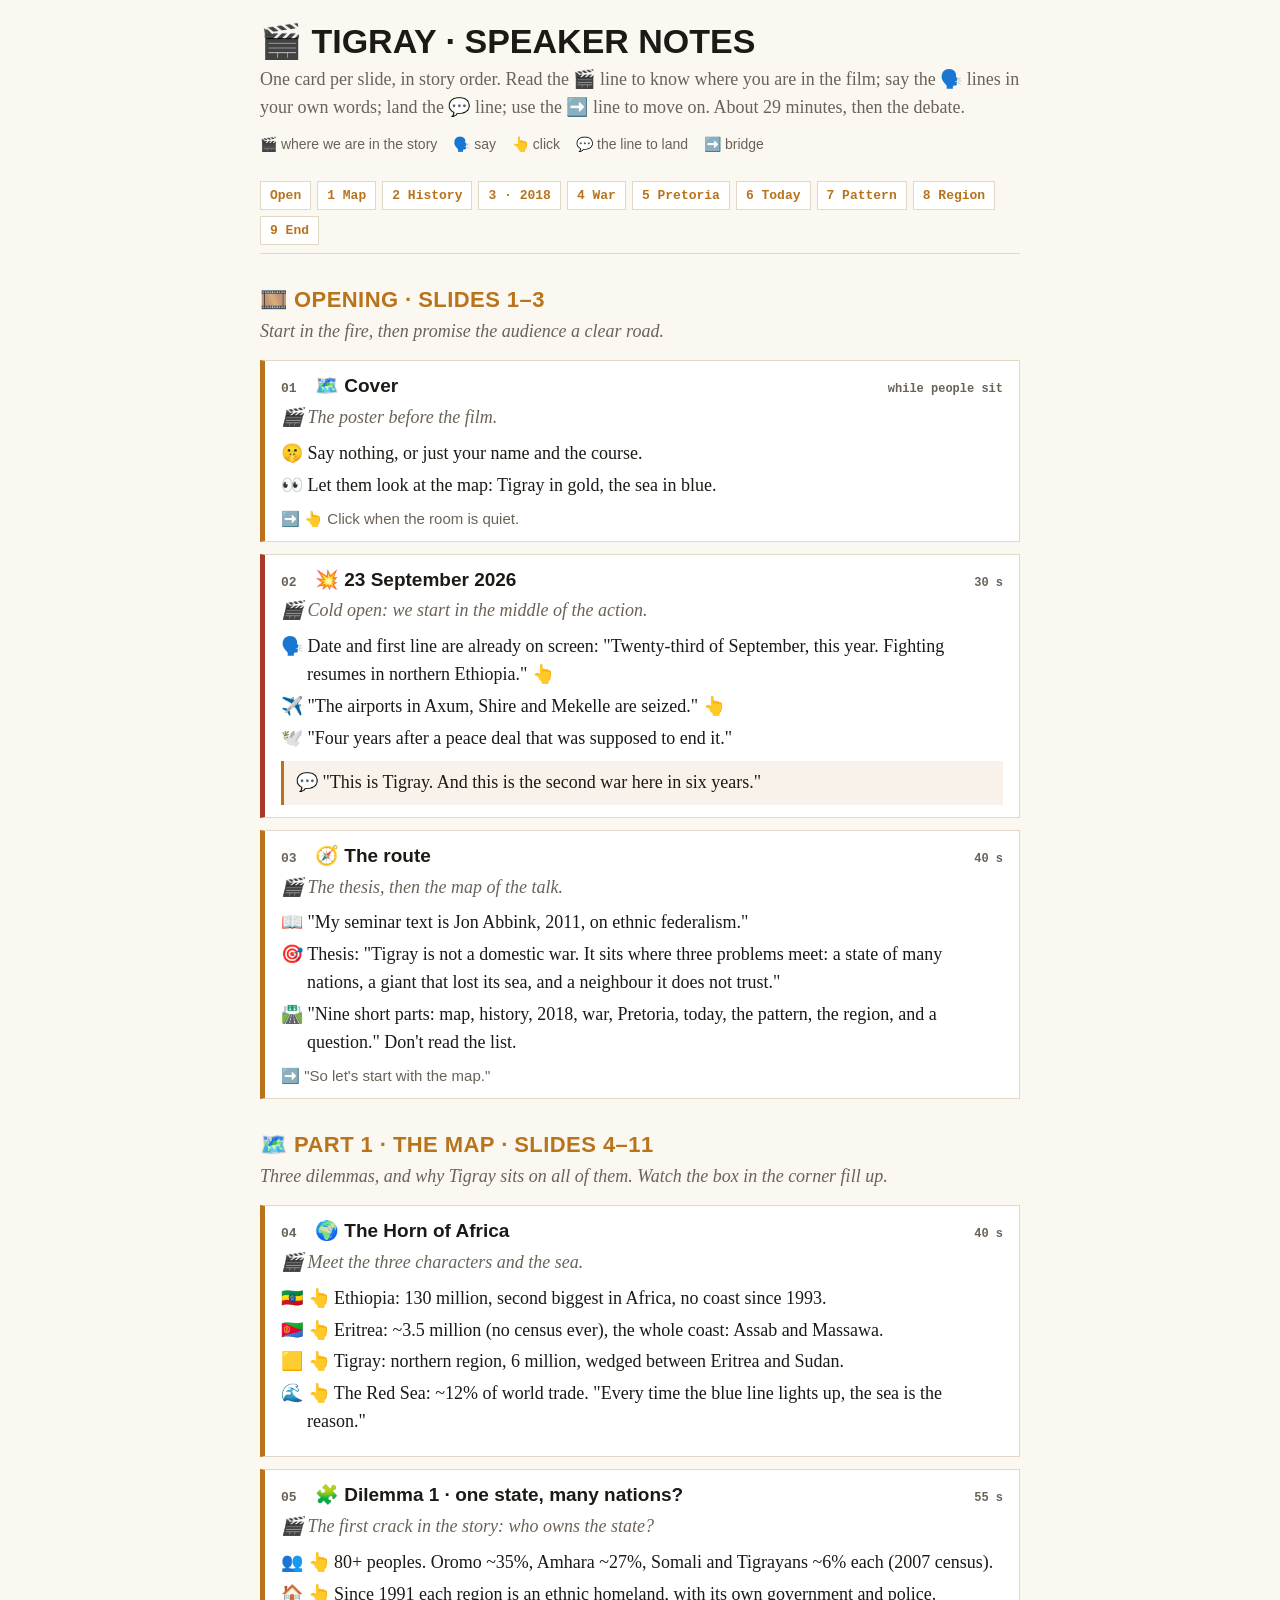
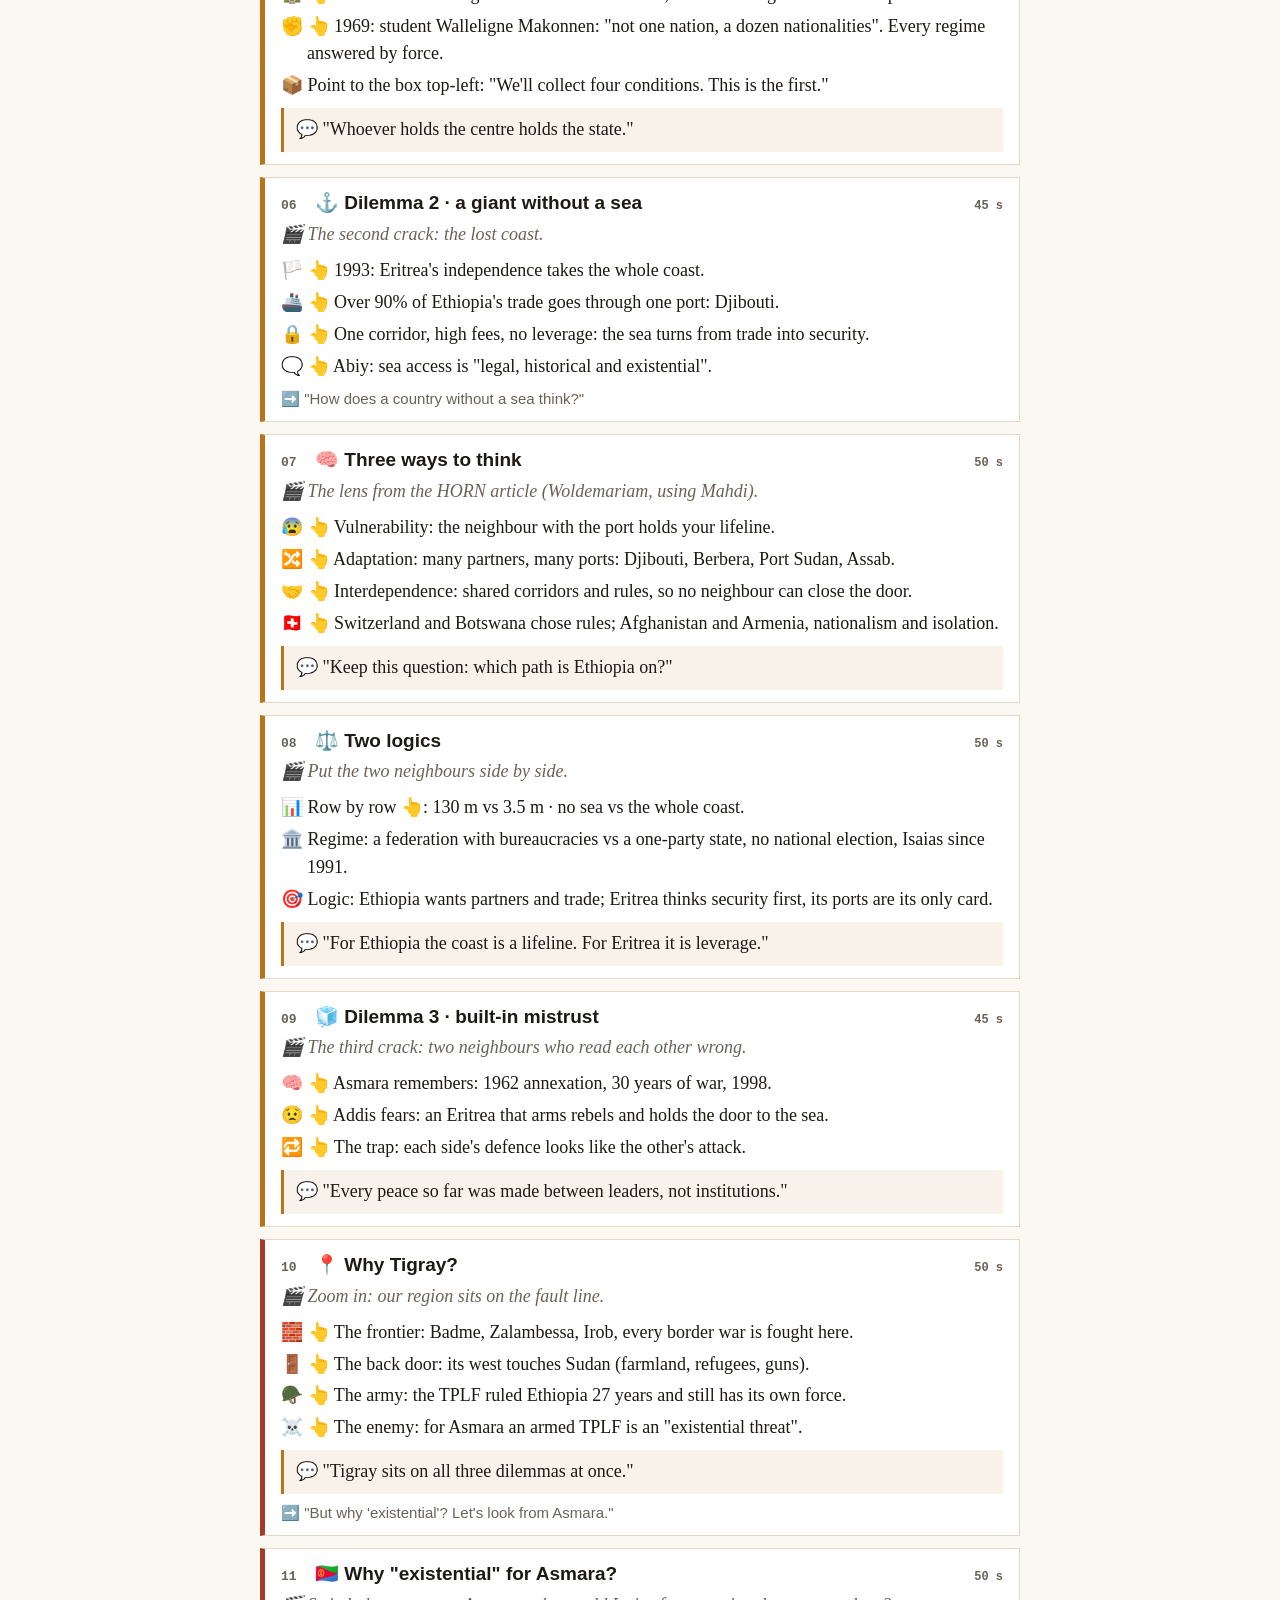
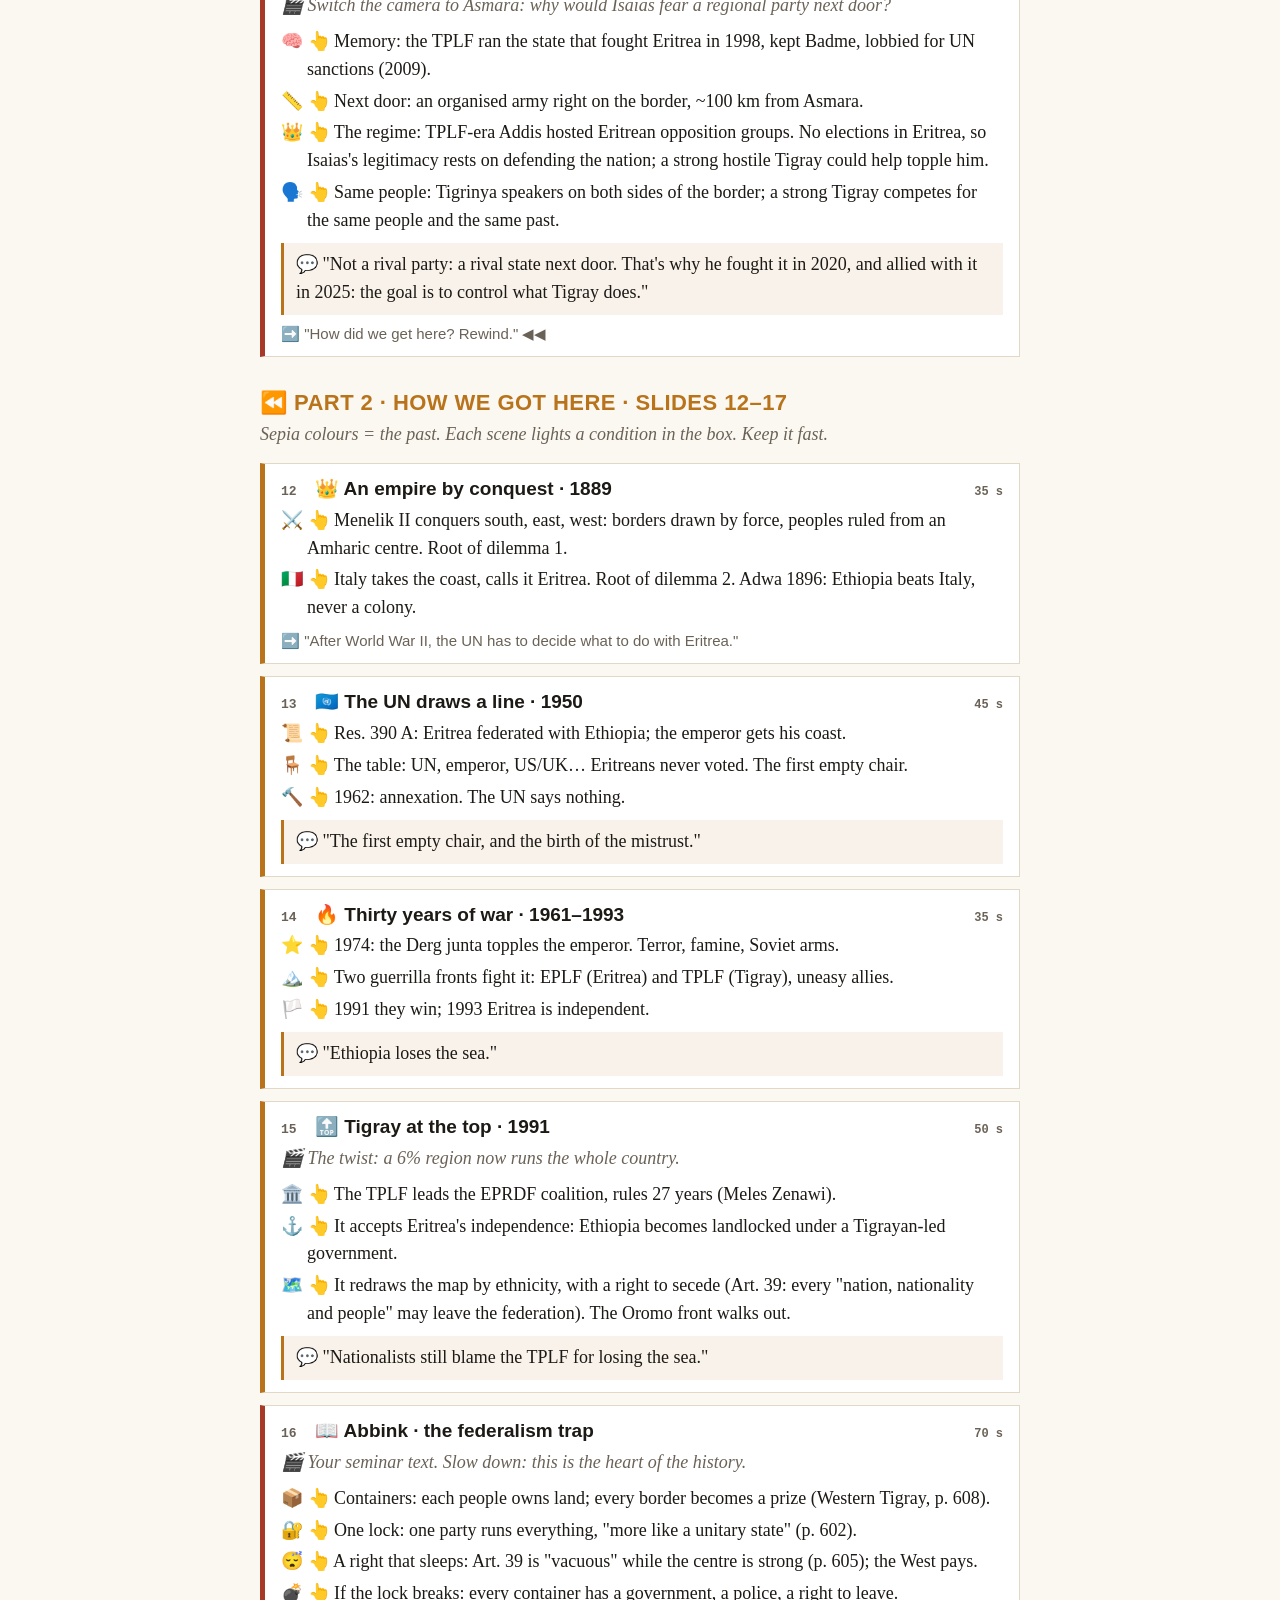
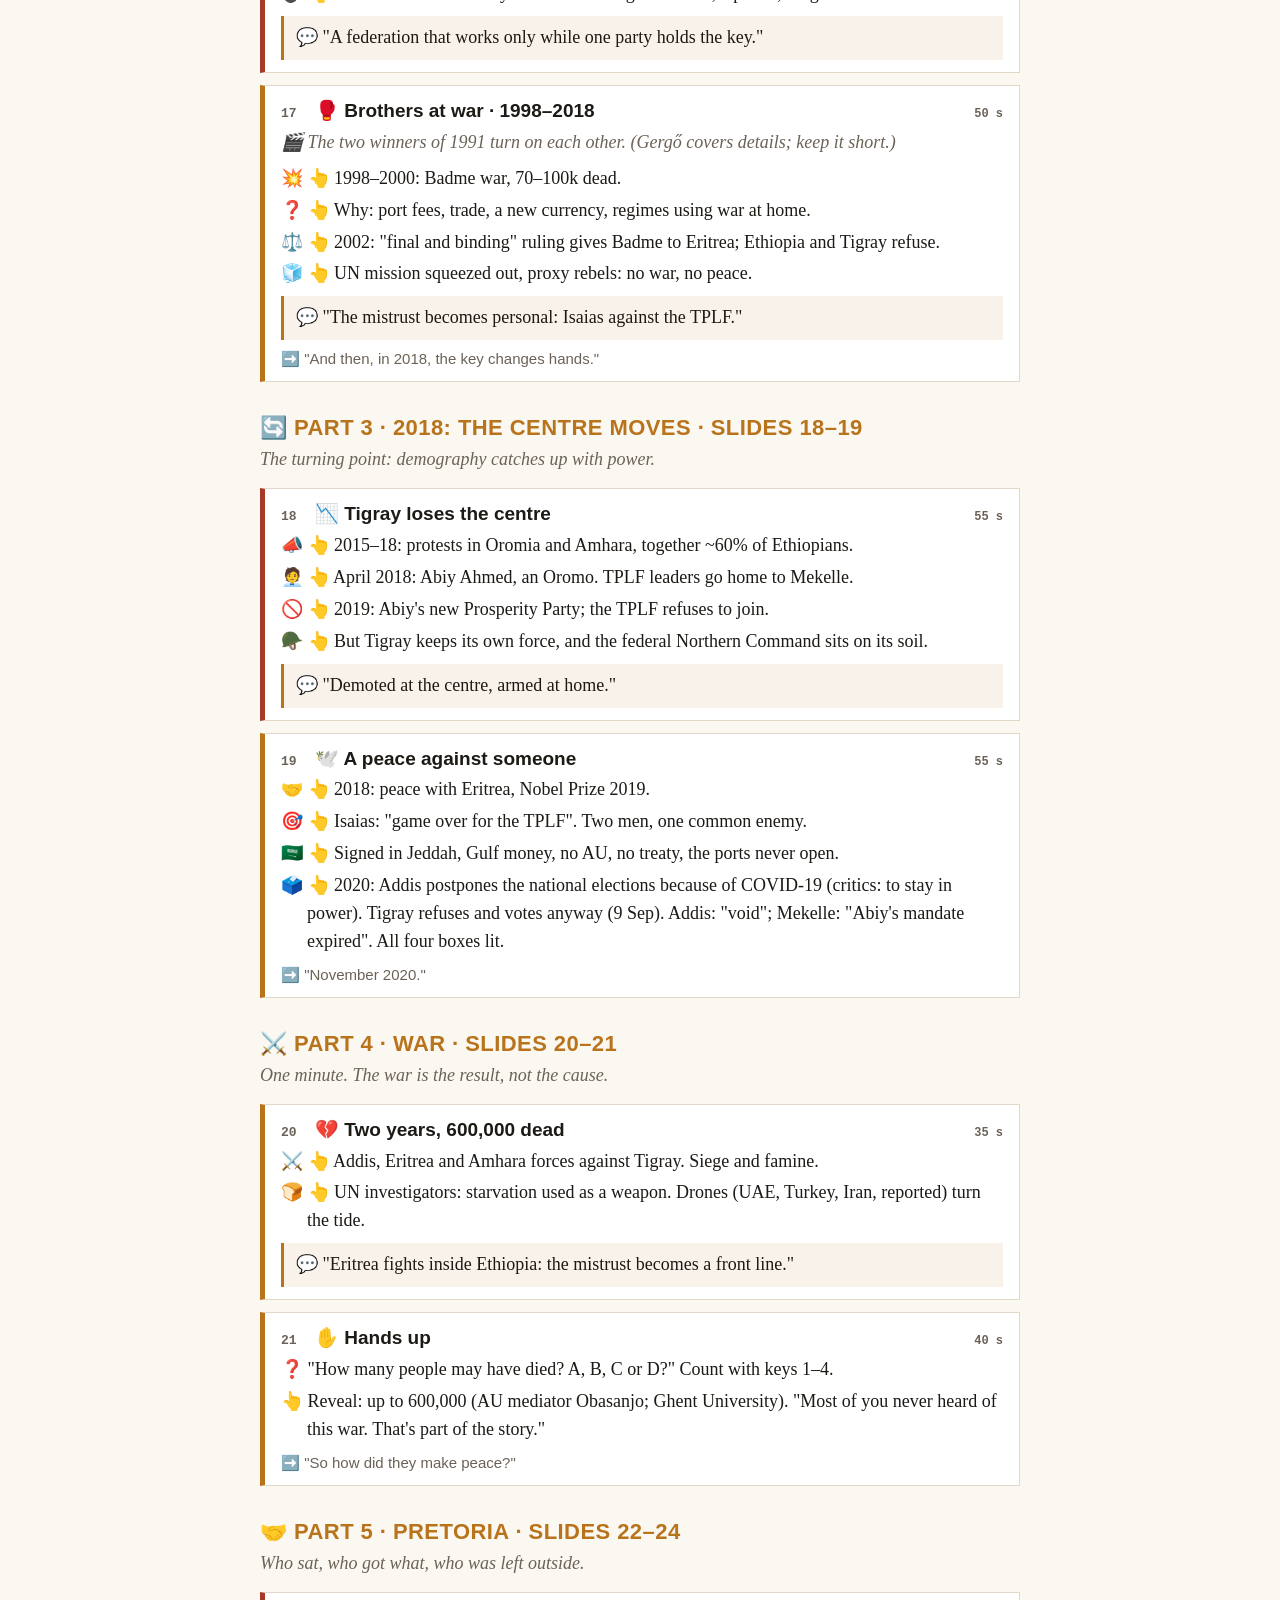
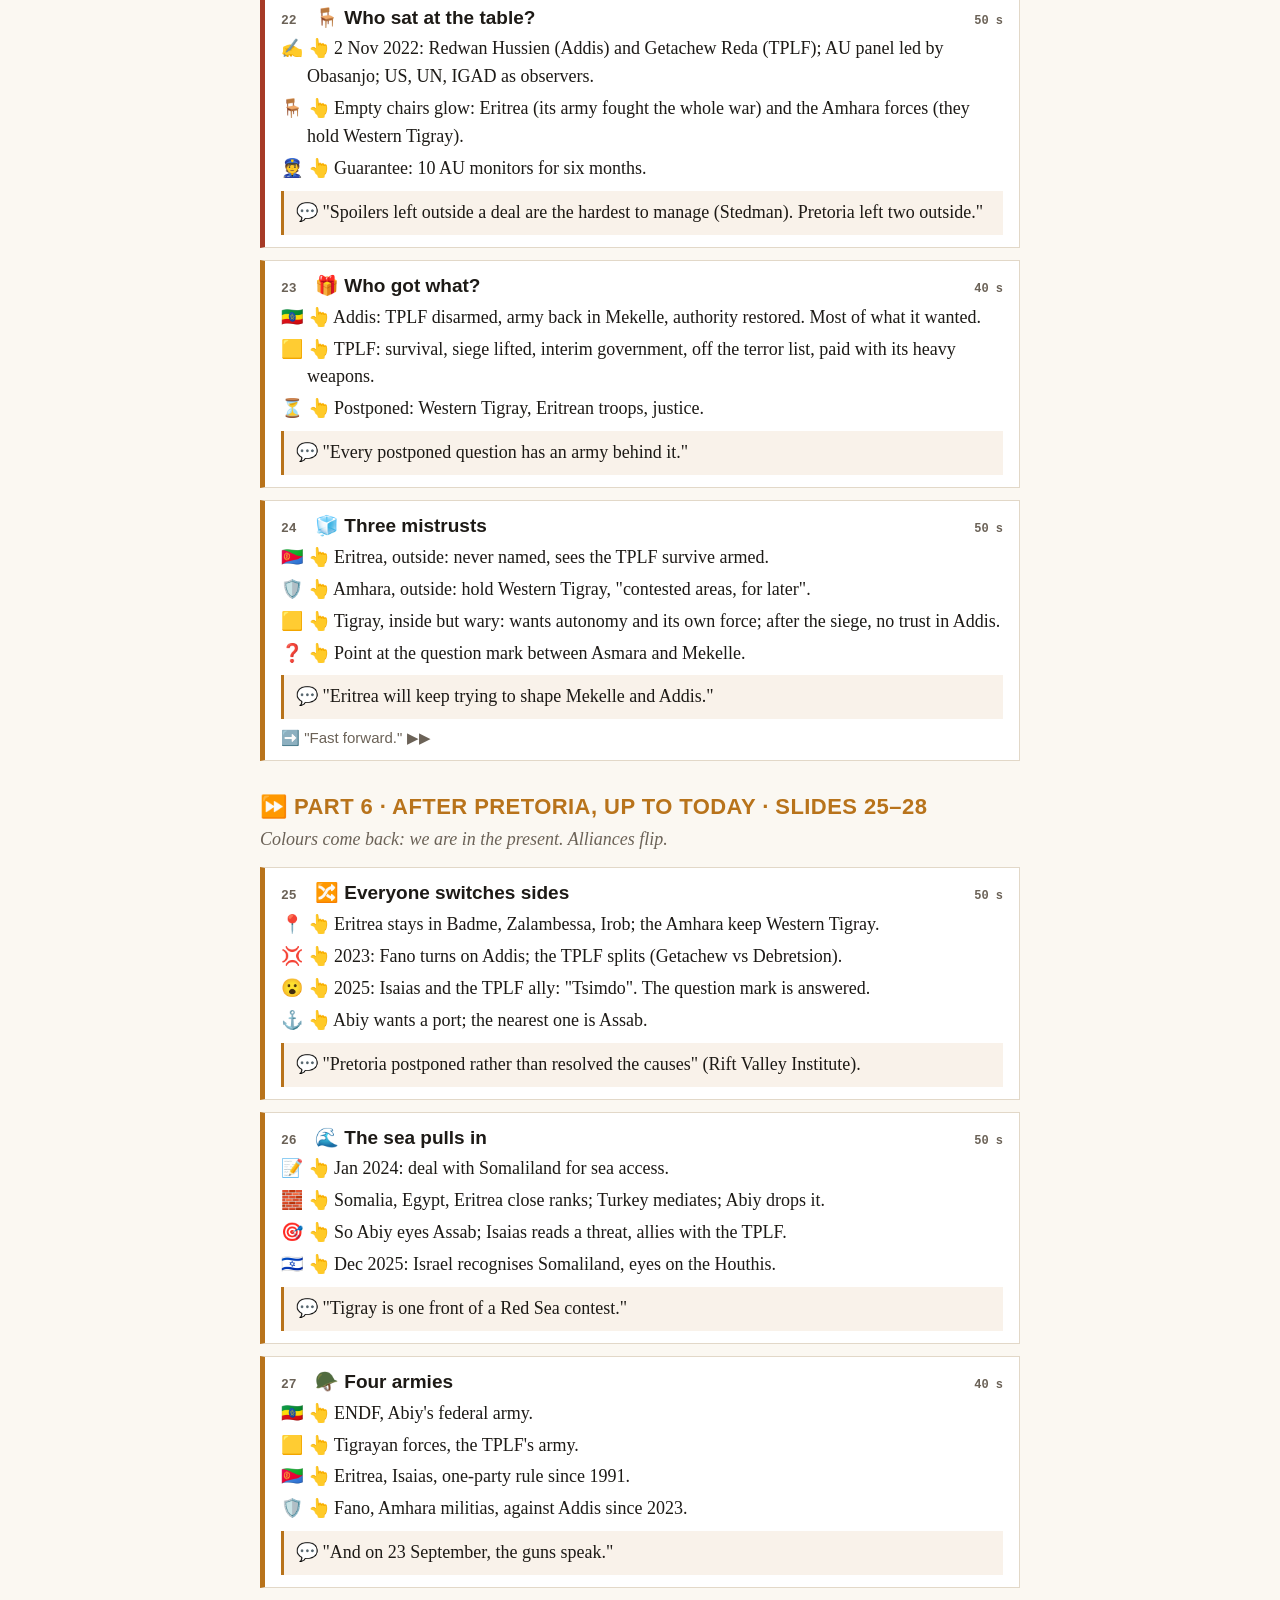
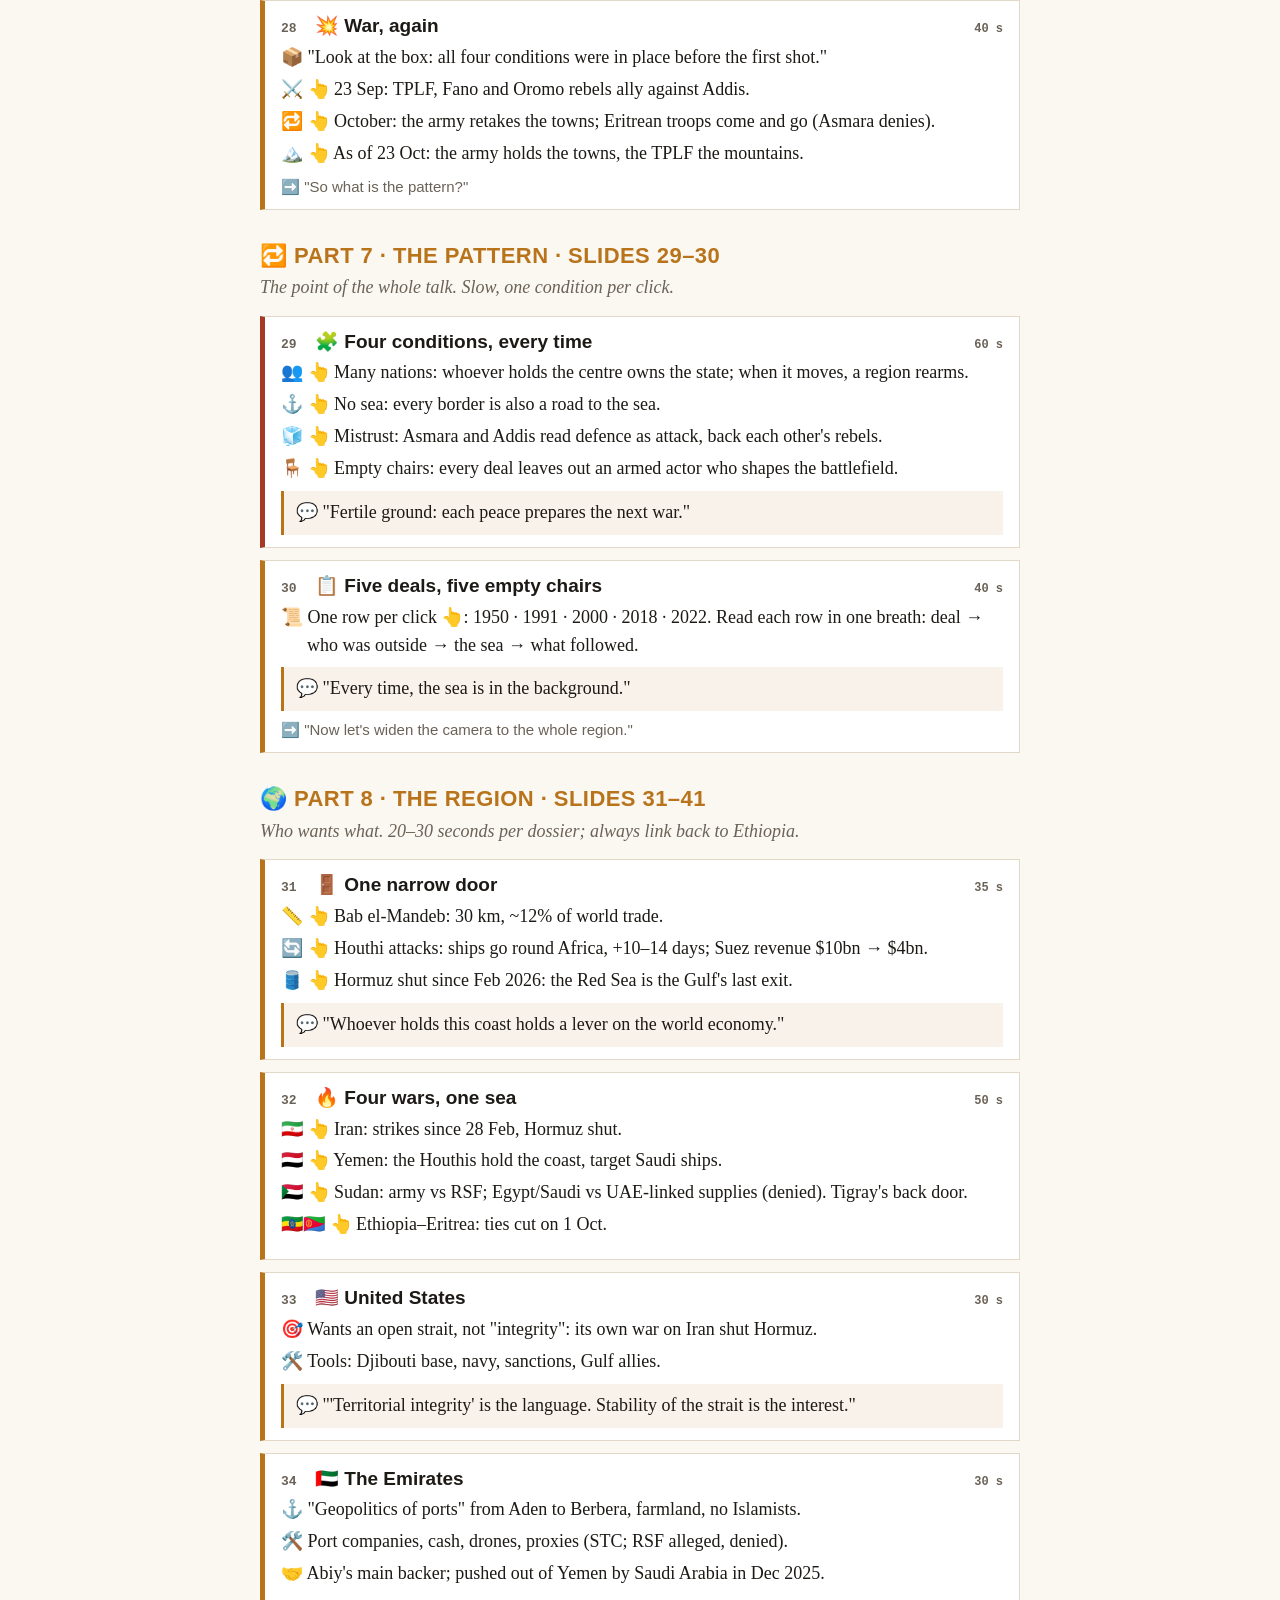
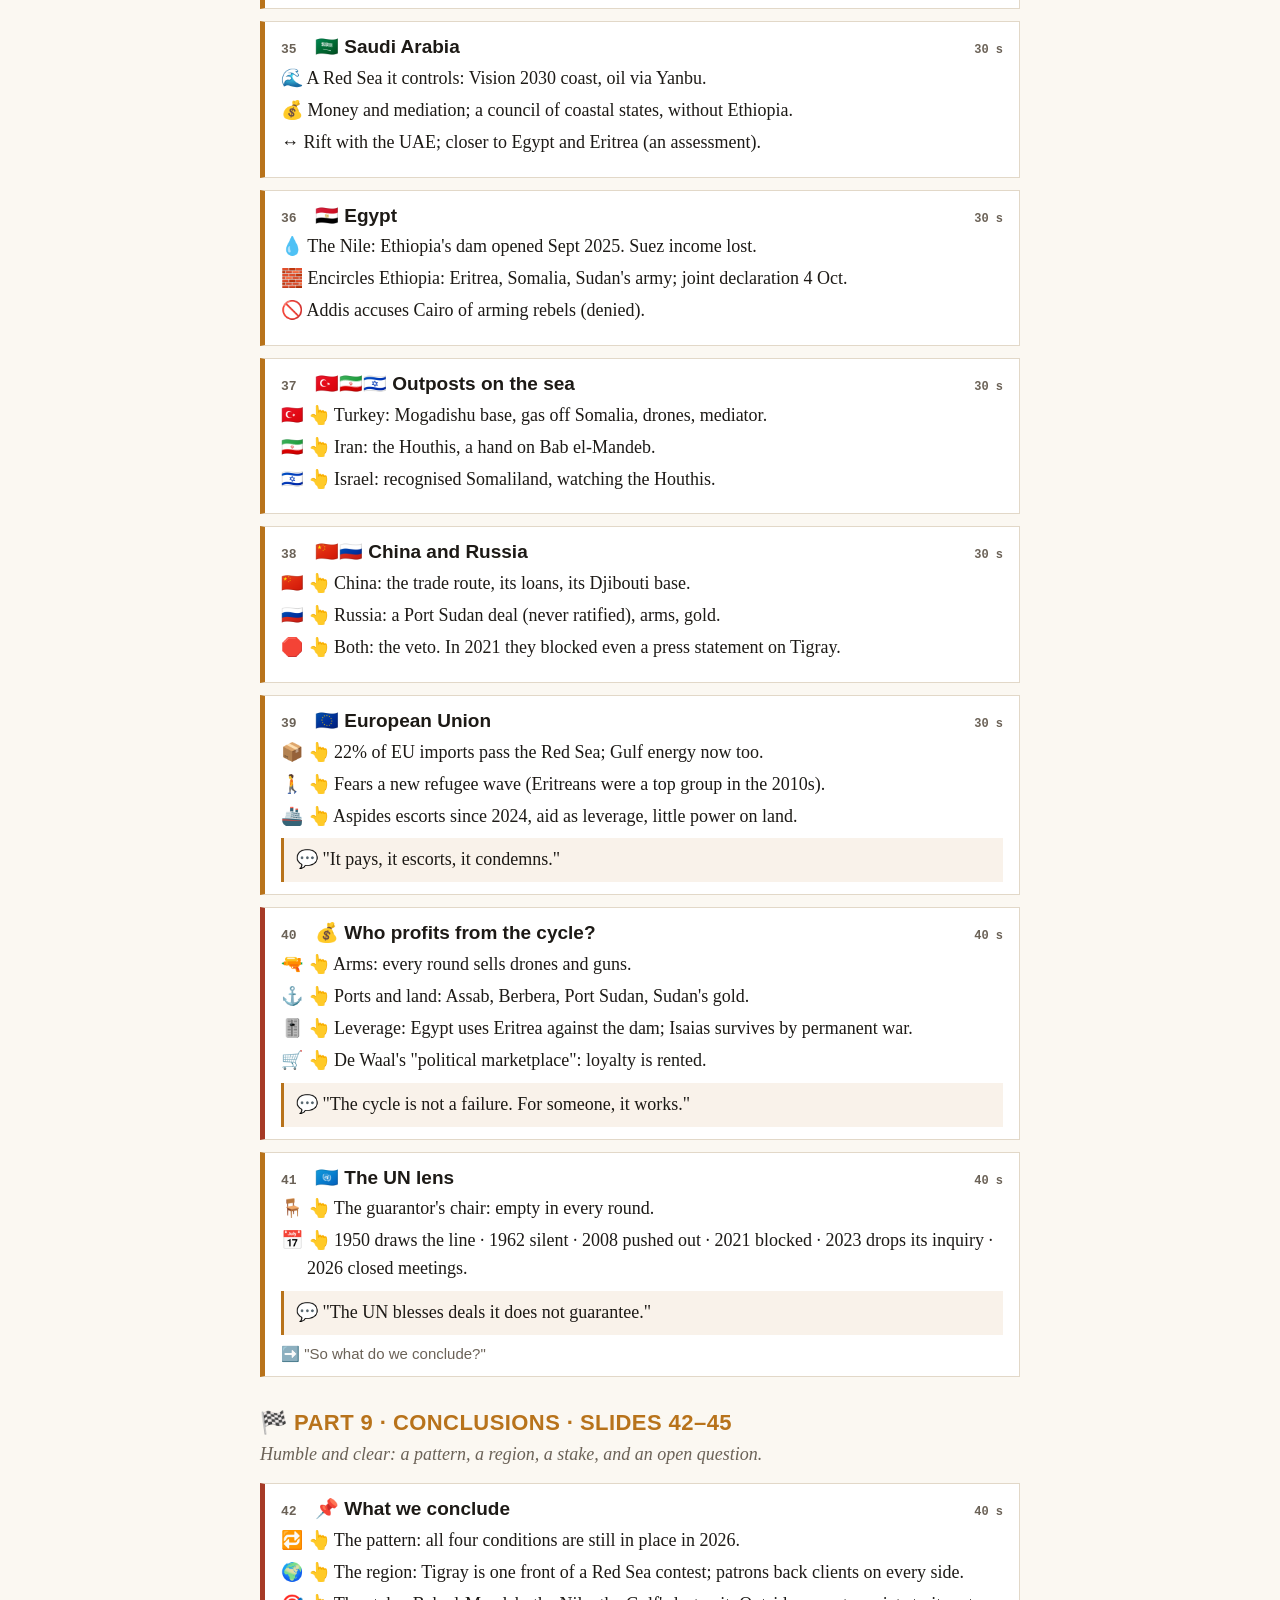
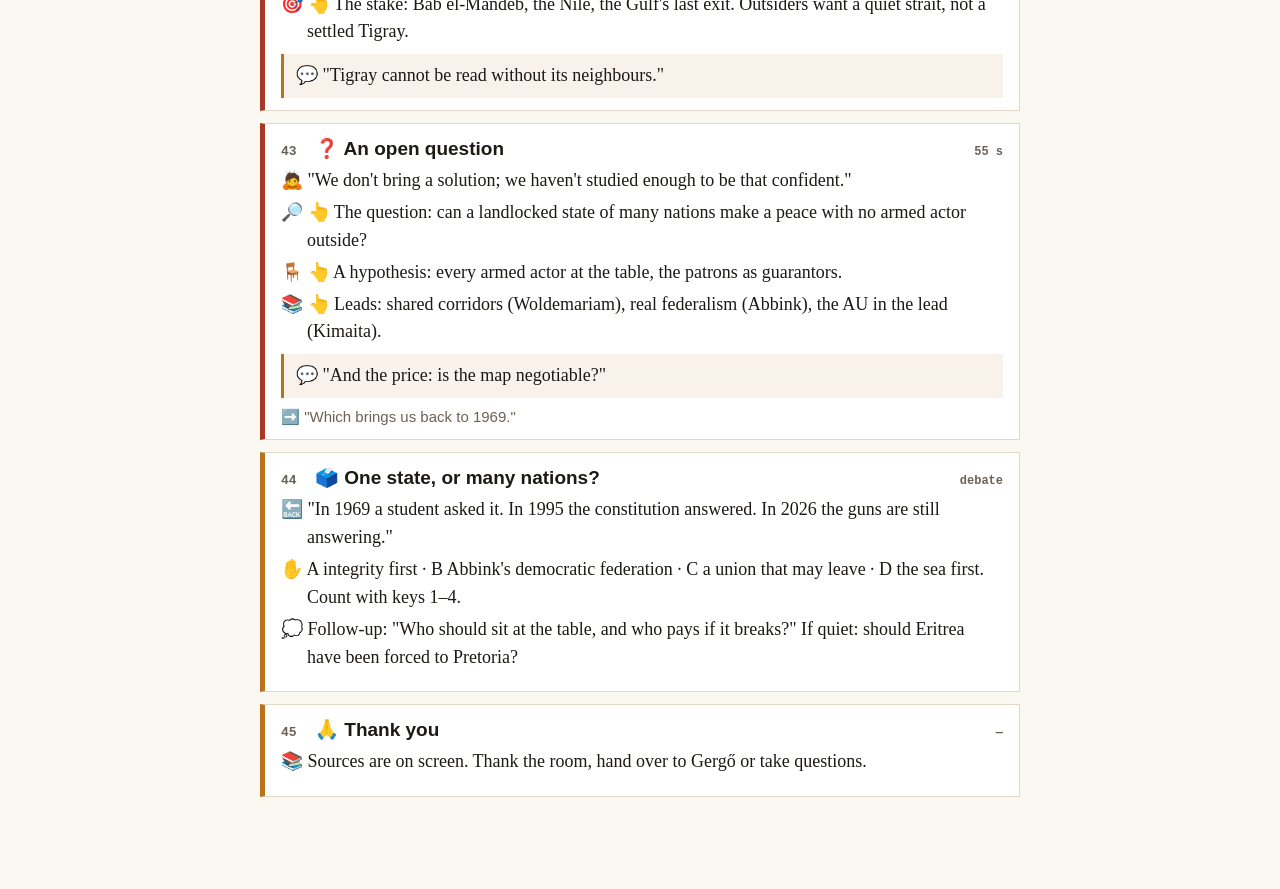
==== commit 56deec62: "Explain Art. 39 and the 2020 Tigray election Co-Authored-By: Claude Opus 5.5 <noreply@anthropic.com>" ====
--- a/notes.html
+++ b/notes.html
@@ -119,7 +119,7 @@
 
 <div class="s"><h3><span class="n">15</span>🔝 Tigray at the top · 1991<span class="t">50 s</span></h3>
 <p class="beat">🎬 The twist: a 6% region now runs the whole country.</p>
-<ul><li>🏛️ 👆 The TPLF leads the EPRDF coalition, rules 27 years (Meles Zenawi).</li><li>⚓ 👆 It accepts Eritrea's independence: Ethiopia becomes landlocked under a Tigrayan-led government.</li><li>🗺️ 👆 It redraws the map by ethnicity, with a right to secede (Art. 39). The Oromo front walks out.</li></ul>
+<ul><li>🏛️ 👆 The TPLF leads the EPRDF coalition, rules 27 years (Meles Zenawi).</li><li>⚓ 👆 It accepts Eritrea's independence: Ethiopia becomes landlocked under a Tigrayan-led government.</li><li>🗺️ 👆 It redraws the map by ethnicity, with a right to secede (Art. 39: every "nation, nationality and people" may leave the federation). The Oromo front walks out.</li></ul>
 <p class="land">💬 "Nationalists still blame the TPLF for losing the sea."</p></div>
 
 <div class="s key"><h3><span class="n">16</span>📖 Abbink · the federalism trap<span class="t">70 s</span></h3>
@@ -141,7 +141,7 @@
 <p class="land">💬 "Demoted at the centre, armed at home."</p></div>
 
 <div class="s"><h3><span class="n">19</span>🕊️ A peace against someone<span class="t">55 s</span></h3>
-<ul><li>🤝 👆 2018: peace with Eritrea, Nobel Prize 2019.</li><li>🎯 👆 Isaias: "game over for the TPLF". Two men, one common enemy.</li><li>🇸🇦 👆 Signed in Jeddah, Gulf money, no AU, no treaty, the ports never open.</li><li>🗳️ 👆 2020: Tigray votes alone; each side calls the other illegal. All four boxes lit.</li></ul>
+<ul><li>🤝 👆 2018: peace with Eritrea, Nobel Prize 2019.</li><li>🎯 👆 Isaias: "game over for the TPLF". Two men, one common enemy.</li><li>🇸🇦 👆 Signed in Jeddah, Gulf money, no AU, no treaty, the ports never open.</li><li>🗳️ 👆 2020: Addis postpones the national elections because of COVID-19 (critics: to stay in power). Tigray refuses and votes anyway (9 Sep). Addis: "void"; Mekelle: "Abiy's mandate expired". All four boxes lit.</li></ul>
 <p class="bridge">➡️ "November 2020."</p></div>
 
 <h2 id="p4">⚔️ Part 4 · War · slides 20–21</h2>
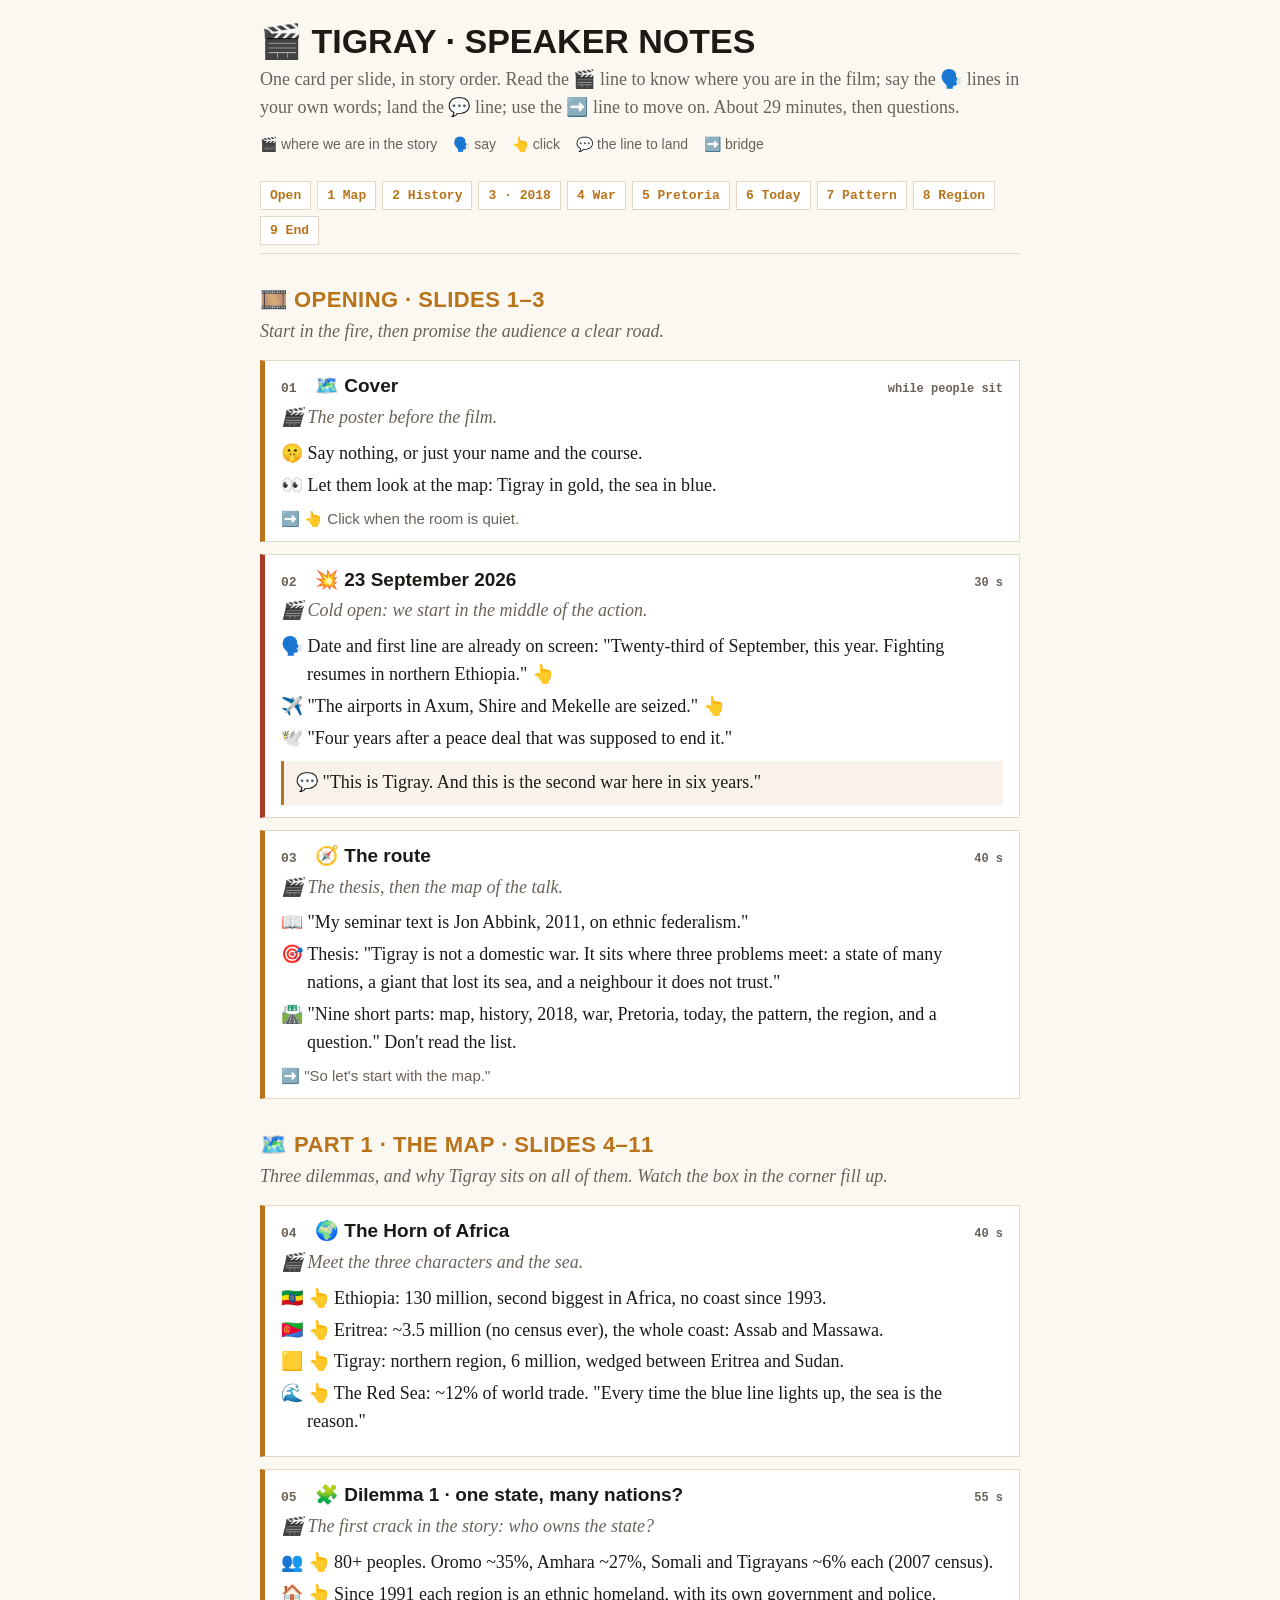
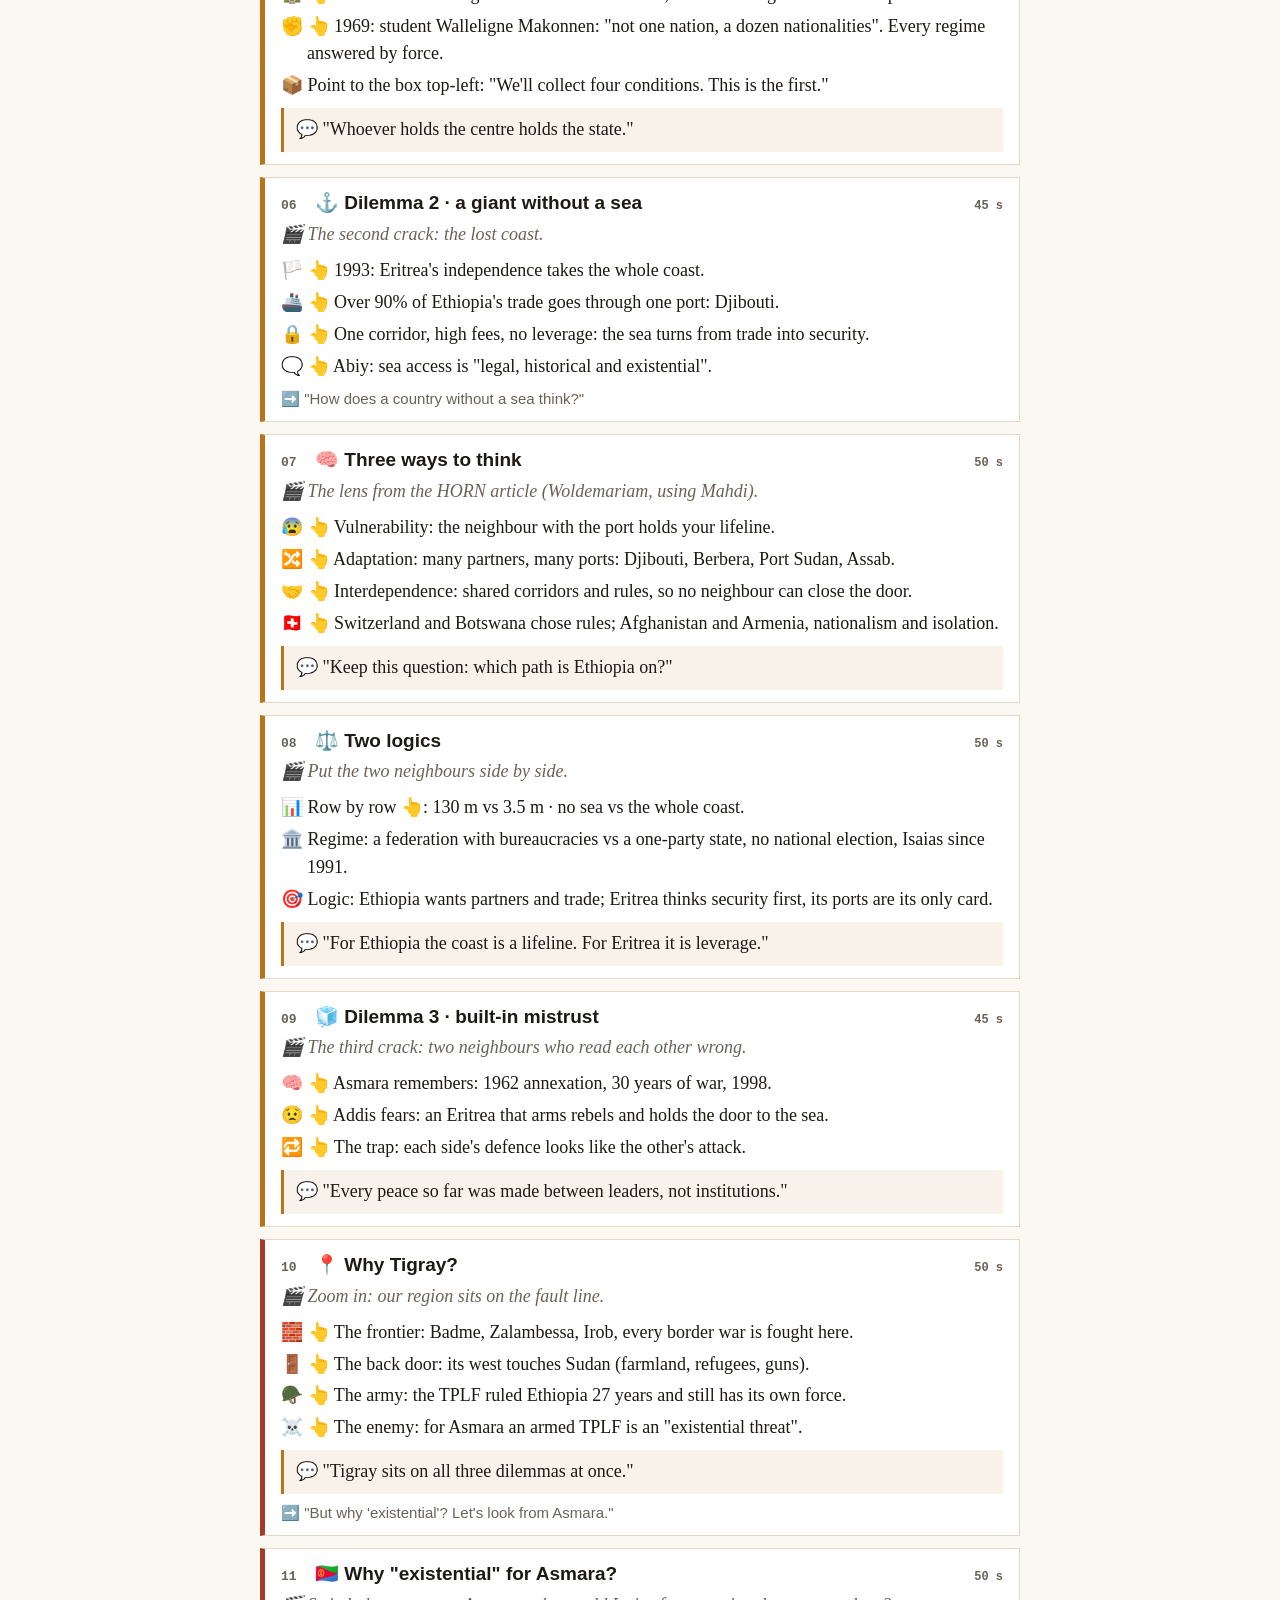
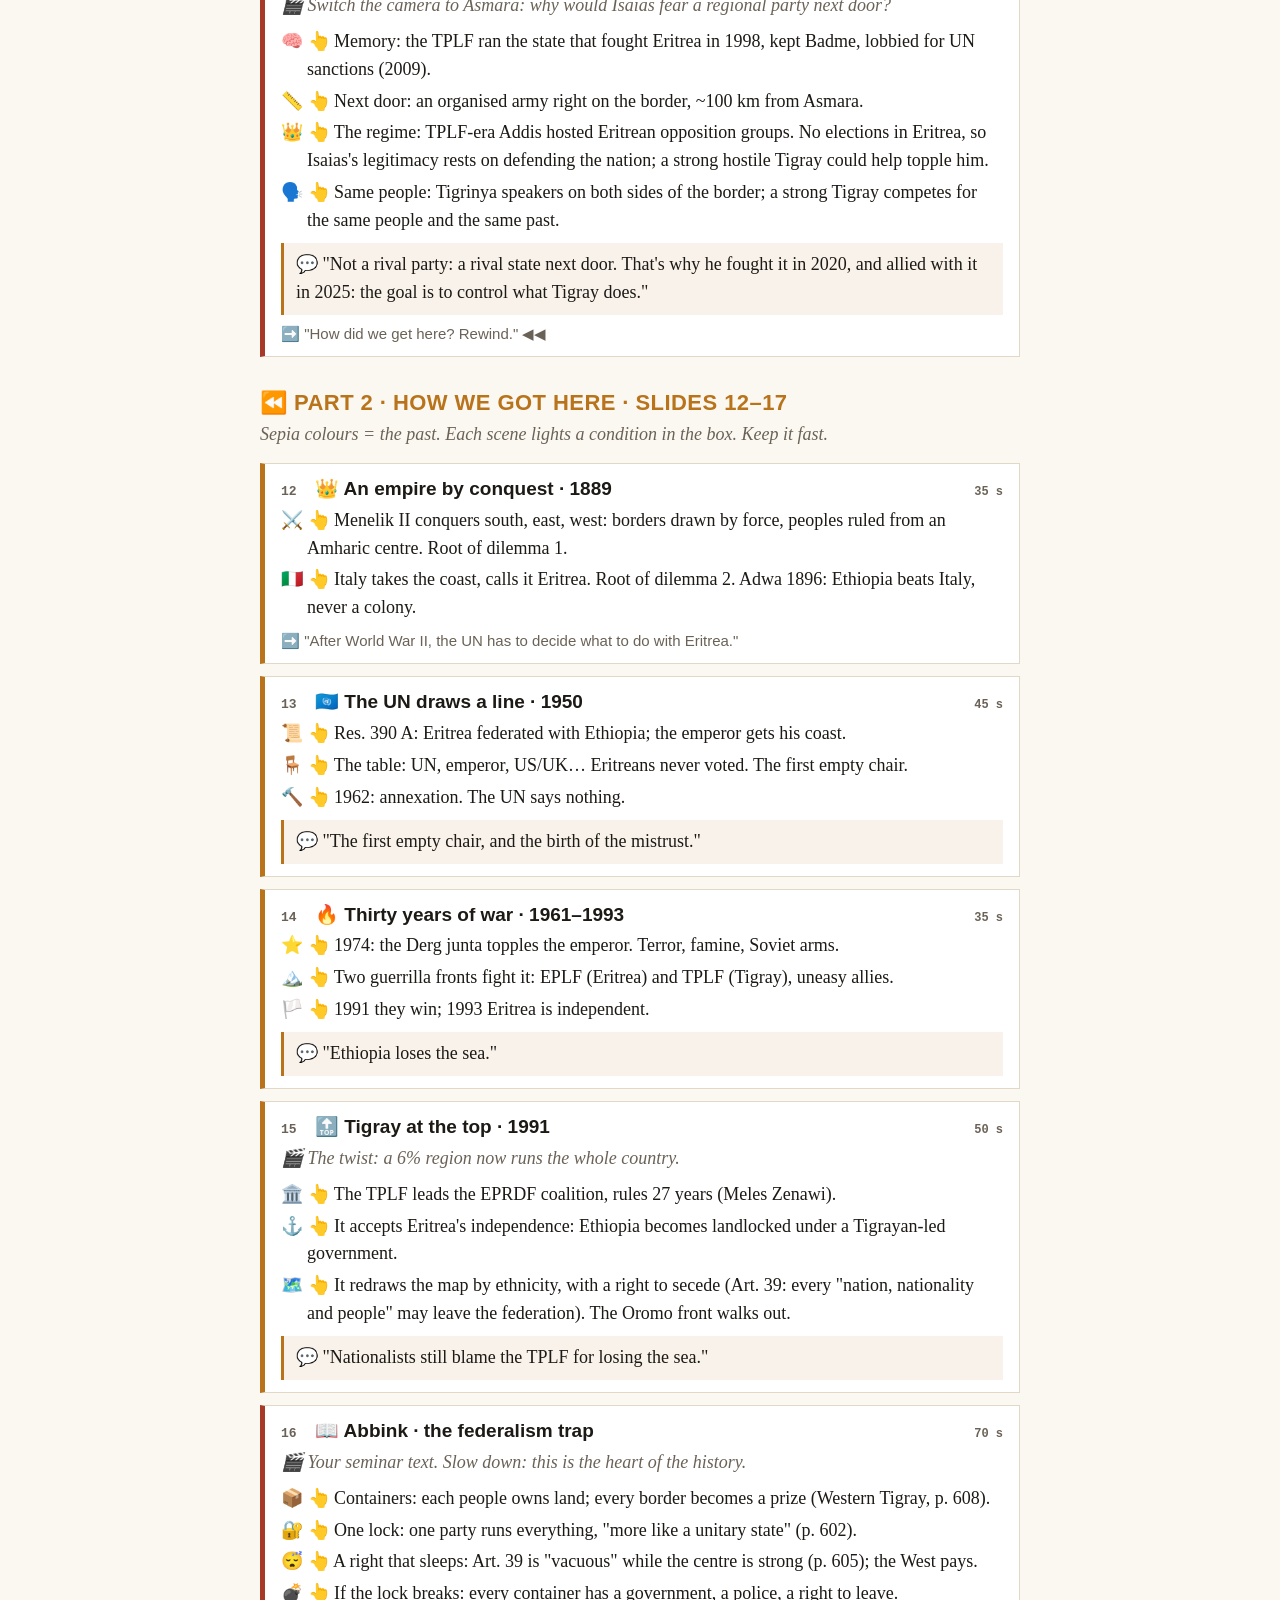
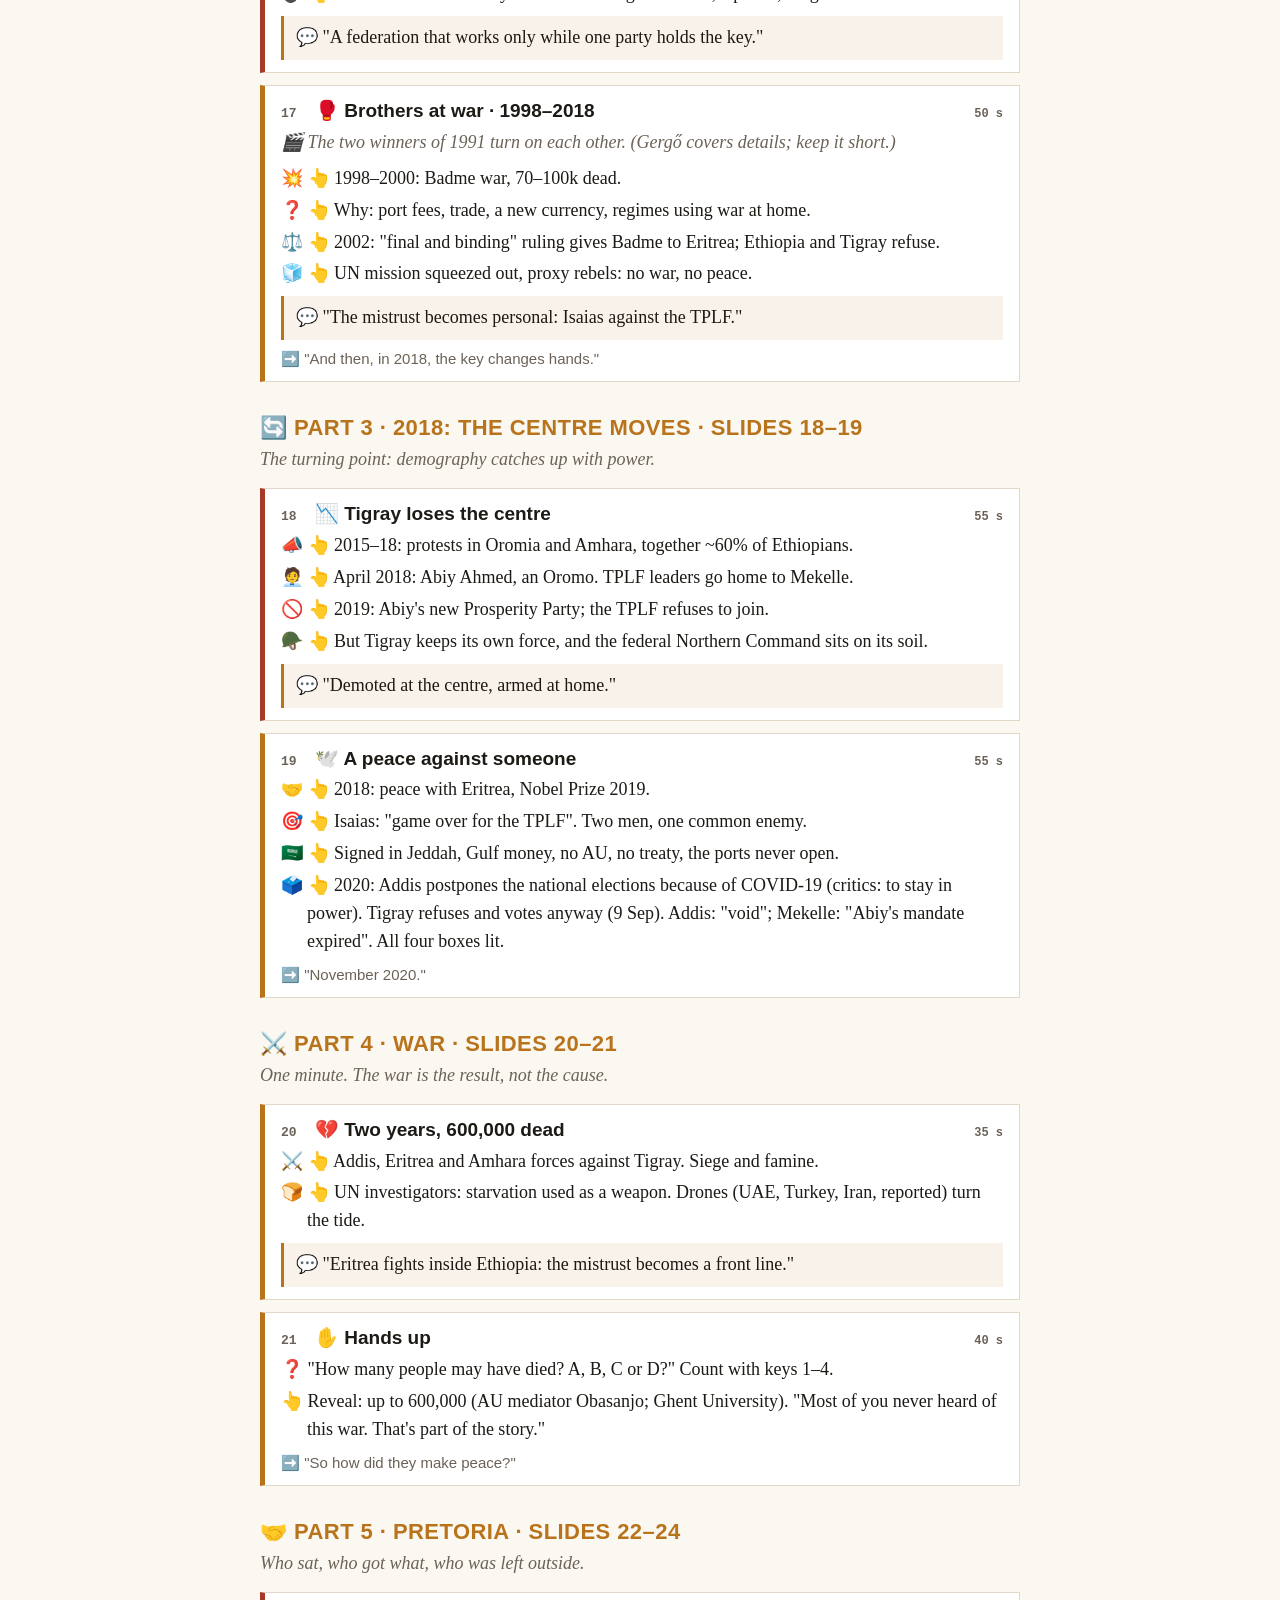
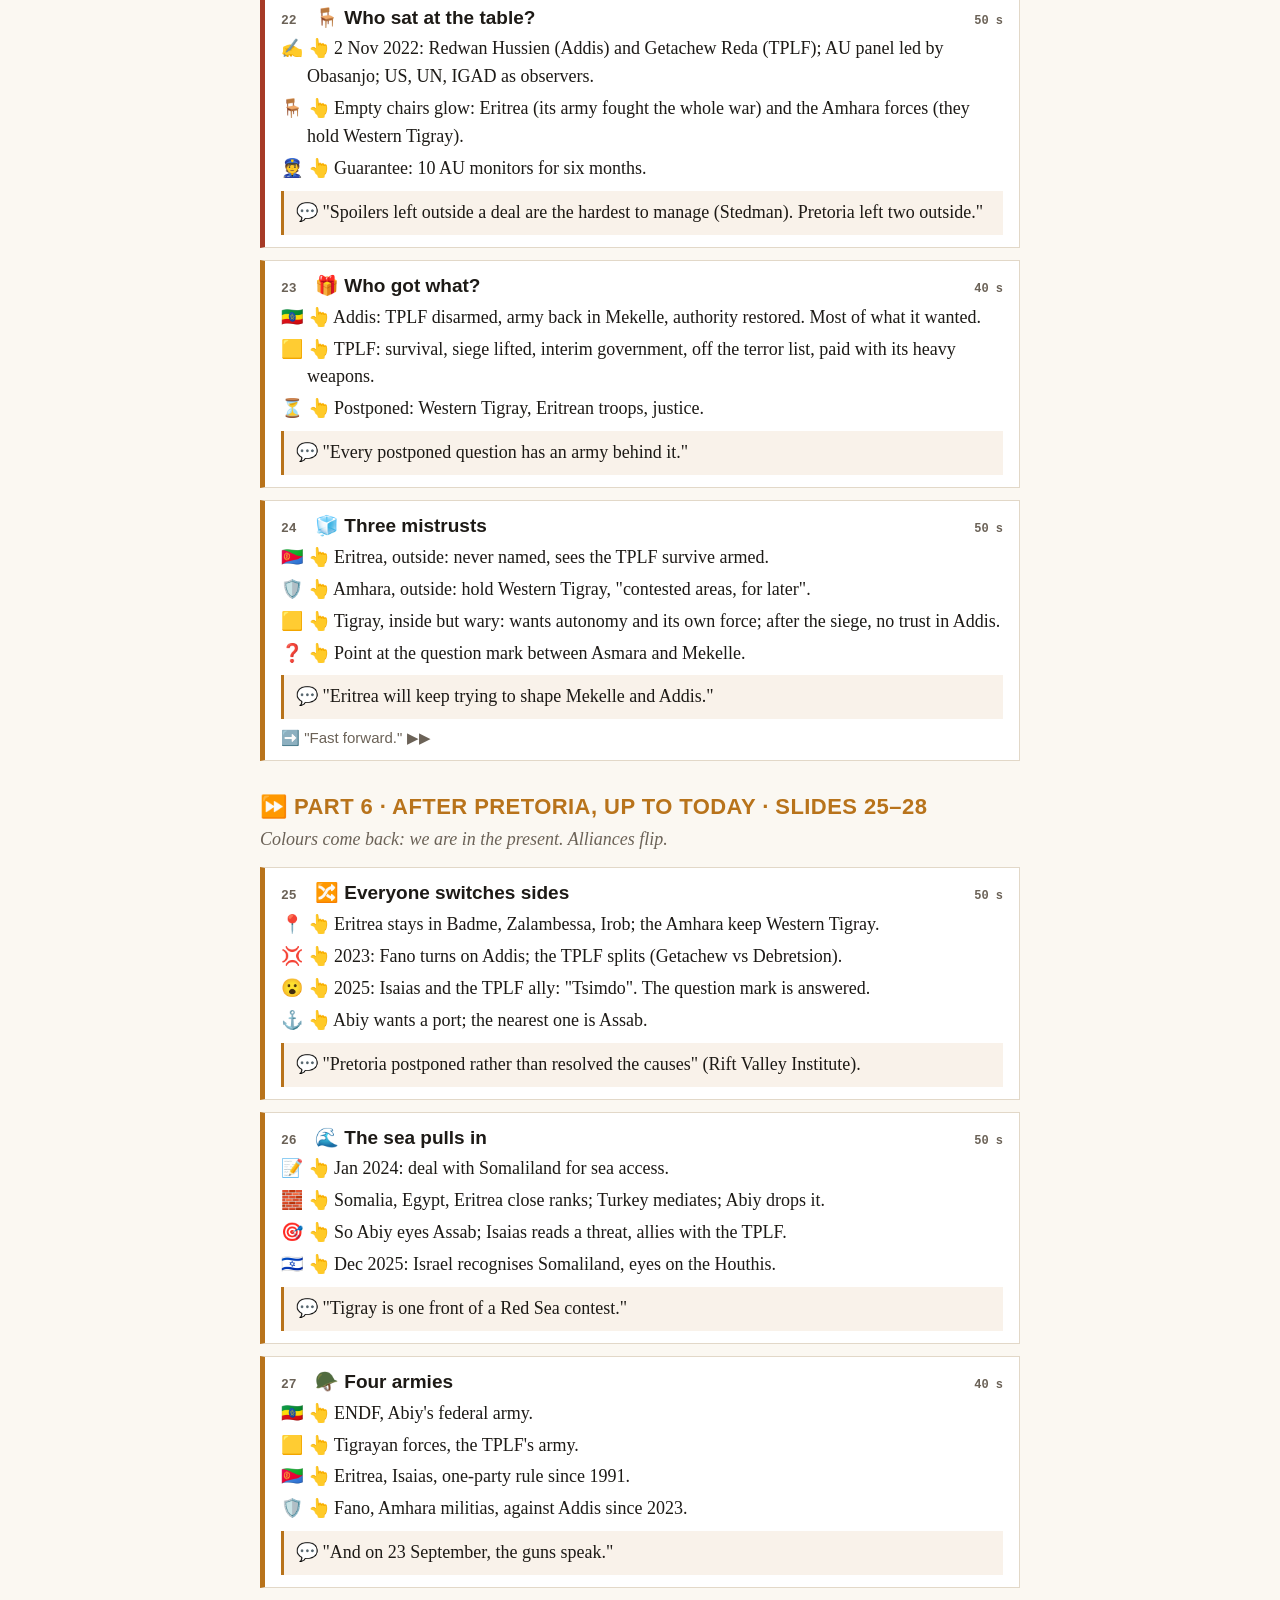
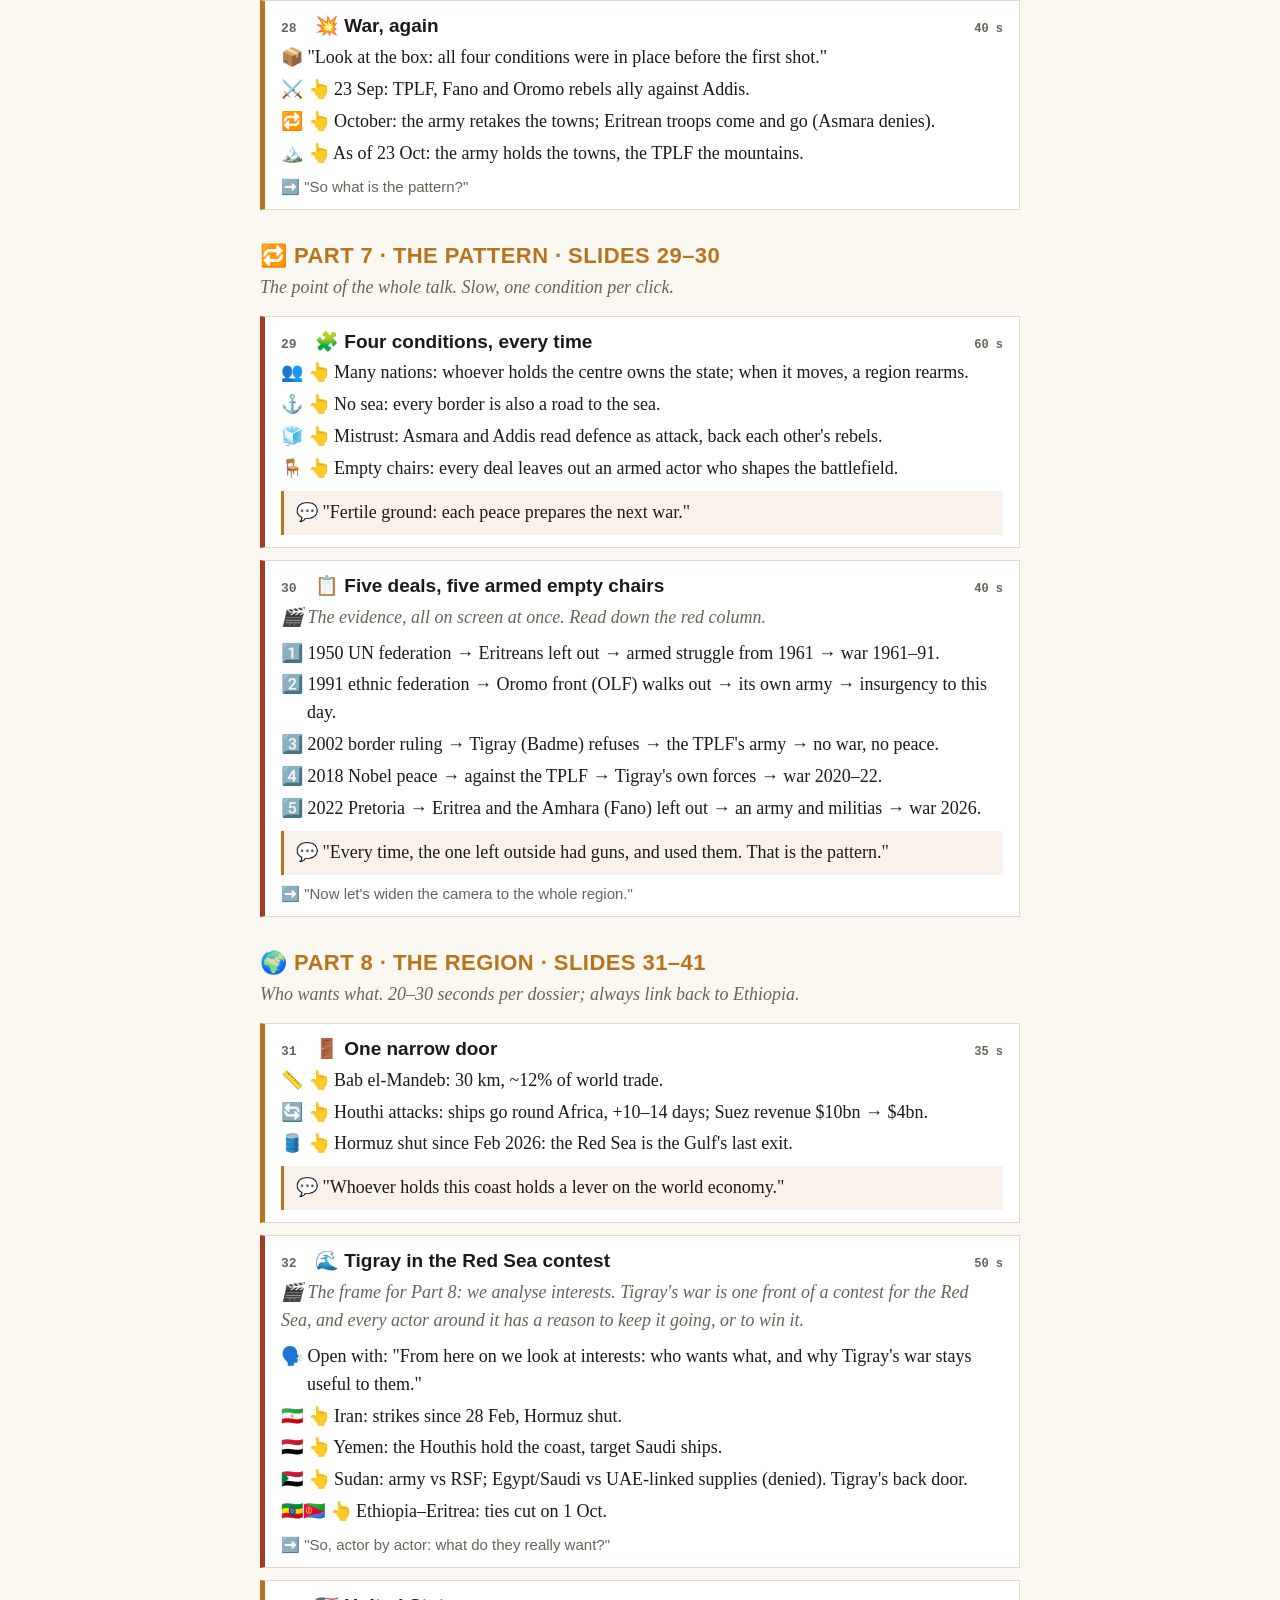
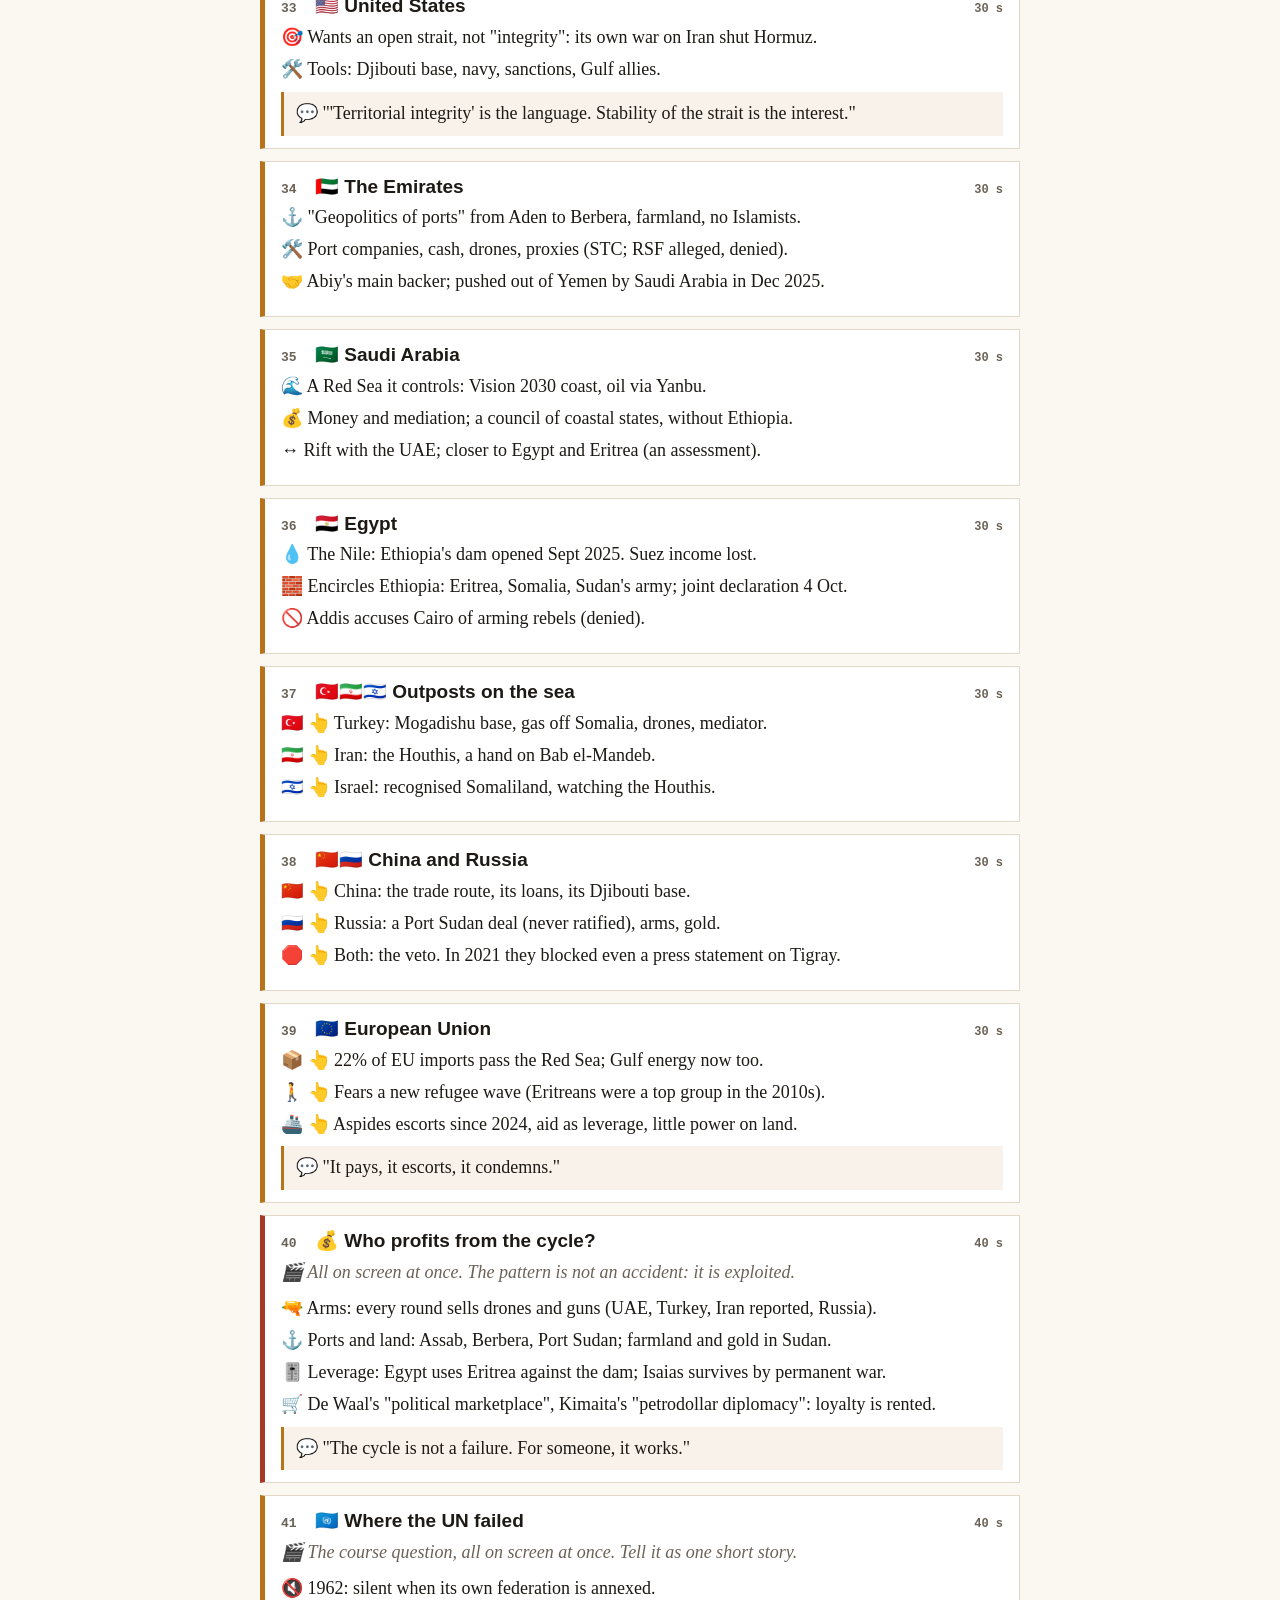
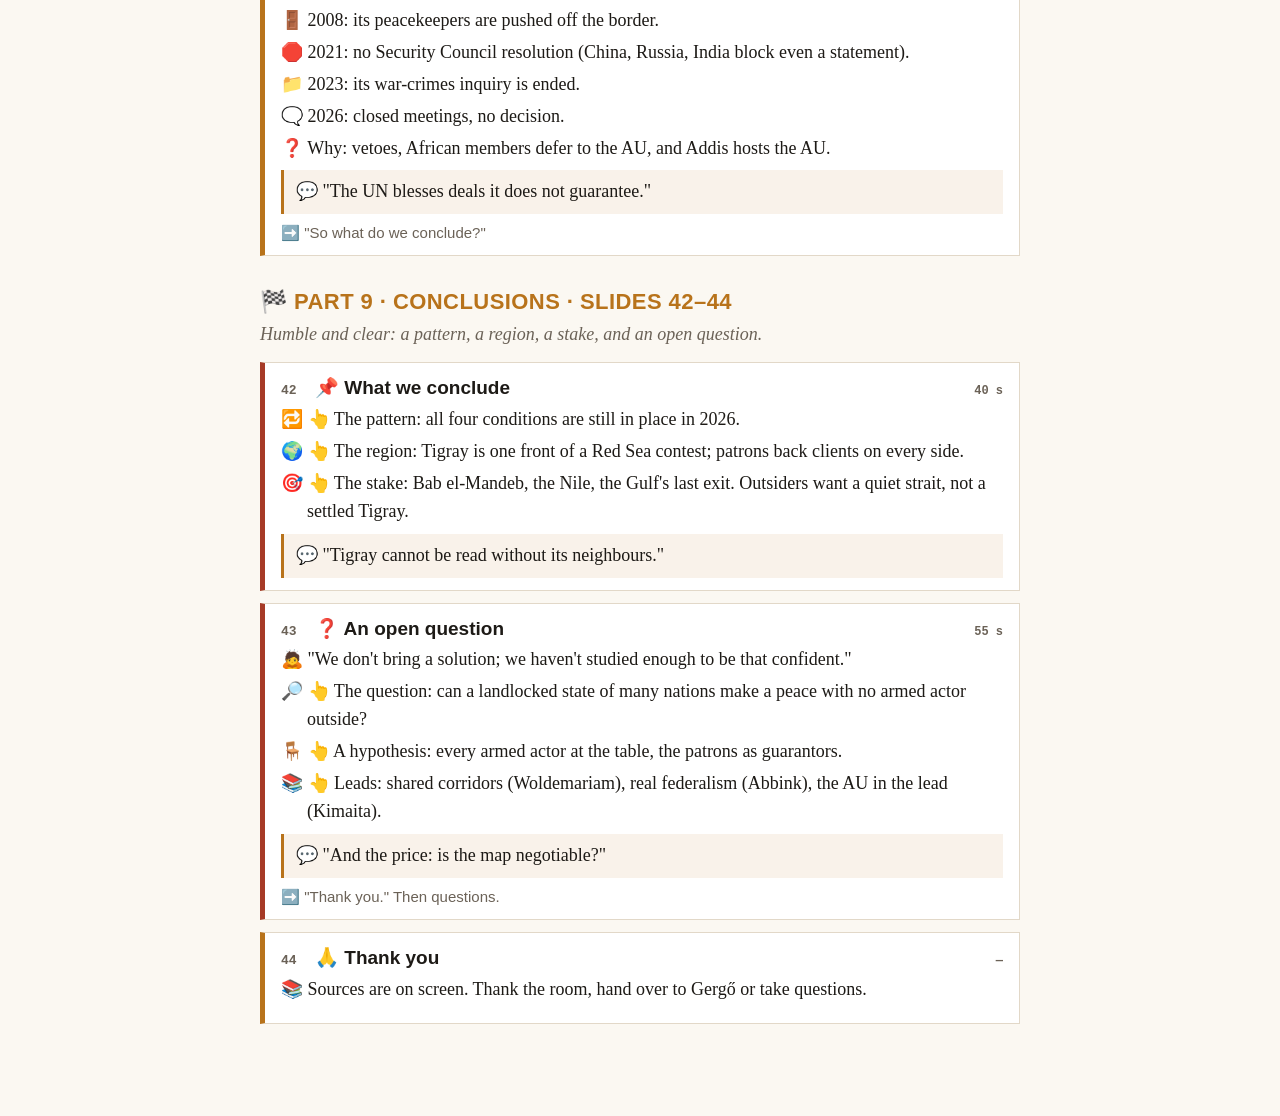
==== commit b5d2ac4a: "Drop the vote slide; show UN, profits and evidence slides at once; retitle the Red Sea slide Co-Auth" ====
--- a/notes.html
+++ b/notes.html
@@ -34,7 +34,7 @@
 <body>
 <main>
 <h1>🎬 Tigray · speaker notes</h1>
-<p class="intro">One card per slide, in story order. Read the 🎬 line to know where you are in the film; say the 🗣️ lines in your own words; land the 💬 line; use the ➡️ line to move on. About 29 minutes, then the debate.</p>
+<p class="intro">One card per slide, in story order. Read the 🎬 line to know where you are in the film; say the 🗣️ lines in your own words; land the 💬 line; use the ➡️ line to move on. About 29 minutes, then questions.</p>
 <div class="legend"><span>🎬 where we are in the story</span><span>🗣️ say</span><span>👆 click</span><span>💬 the line to land</span><span>➡️ bridge</span></div>
 <nav>
   <a href="#p0">Open</a><a href="#p1">1 Map</a><a href="#p2">2 History</a><a href="#p3">3 · 2018</a><a href="#p4">4 War</a><a href="#p5">5 Pretoria</a><a href="#p6">6 Today</a><a href="#p7">7 Pattern</a><a href="#p8">8 Region</a><a href="#p9">9 End</a>
@@ -197,9 +197,10 @@
 <ul><li>👥 👆 Many nations: whoever holds the centre owns the state; when it moves, a region rearms.</li><li>⚓ 👆 No sea: every border is also a road to the sea.</li><li>🧊 👆 Mistrust: Asmara and Addis read defence as attack, back each other's rebels.</li><li>🪑 👆 Empty chairs: every deal leaves out an armed actor who shapes the battlefield.</li></ul>
 <p class="land">💬 "Fertile ground: each peace prepares the next war."</p></div>
 
-<div class="s"><h3><span class="n">30</span>📋 Five deals, five empty chairs<span class="t">40 s</span></h3>
-<ul><li>📜 One row per click 👆: 1950 · 1991 · 2000 · 2018 · 2022. Read each row in one breath: deal → who was outside → the sea → what followed.</li></ul>
-<p class="land">💬 "Every time, the sea is in the background."</p>
+<div class="s key"><h3><span class="n">30</span>📋 Five deals, five armed empty chairs<span class="t">40 s</span></h3>
+<p class="beat">🎬 The evidence, all on screen at once. Read down the red column.</p>
+<ul><li>1️⃣ 1950 UN federation → Eritreans left out → armed struggle from 1961 → war 1961–91.</li><li>2️⃣ 1991 ethnic federation → Oromo front (OLF) walks out → its own army → insurgency to this day.</li><li>3️⃣ 2002 border ruling → Tigray (Badme) refuses → the TPLF's army → no war, no peace.</li><li>4️⃣ 2018 Nobel peace → against the TPLF → Tigray's own forces → war 2020–22.</li><li>5️⃣ 2022 Pretoria → Eritrea and the Amhara (Fano) left out → an army and militias → war 2026.</li></ul>
+<p class="land">💬 "Every time, the one left outside had guns, and used them. That is the pattern."</p>
 <p class="bridge">➡️ "Now let's widen the camera to the whole region."</p></div>
 
 <h2 id="p8">🌍 Part 8 · The region · slides 31–41</h2>
@@ -209,8 +210,10 @@
 <ul><li>📏 👆 Bab el-Mandeb: 30 km, ~12% of world trade.</li><li>🔄 👆 Houthi attacks: ships go round Africa, +10–14 days; Suez revenue $10bn → $4bn.</li><li>🛢️ 👆 Hormuz shut since Feb 2026: the Red Sea is the Gulf's last exit.</li></ul>
 <p class="land">💬 "Whoever holds this coast holds a lever on the world economy."</p></div>
 
-<div class="s"><h3><span class="n">32</span>🔥 Four wars, one sea<span class="t">50 s</span></h3>
-<ul><li>🇮🇷 👆 Iran: strikes since 28 Feb, Hormuz shut.</li><li>🇾🇪 👆 Yemen: the Houthis hold the coast, target Saudi ships.</li><li>🇸🇩 👆 Sudan: army vs RSF; Egypt/Saudi vs UAE-linked supplies (denied). Tigray's back door.</li><li>🇪🇹🇪🇷 👆 Ethiopia–Eritrea: ties cut on 1 Oct.</li></ul></div>
+<div class="s key"><h3><span class="n">32</span>🌊 Tigray in the Red Sea contest<span class="t">50 s</span></h3>
+<p class="beat">🎬 The frame for Part 8: we analyse interests. Tigray's war is one front of a contest for the Red Sea, and every actor around it has a reason to keep it going, or to win it.</p>
+<ul><li>🗣️ Open with: "From here on we look at interests: who wants what, and why Tigray's war stays useful to them."</li><li>🇮🇷 👆 Iran: strikes since 28 Feb, Hormuz shut.</li><li>🇾🇪 👆 Yemen: the Houthis hold the coast, target Saudi ships.</li><li>🇸🇩 👆 Sudan: army vs RSF; Egypt/Saudi vs UAE-linked supplies (denied). Tigray's back door.</li><li>🇪🇹🇪🇷 👆 Ethiopia–Eritrea: ties cut on 1 Oct.</li></ul>
+<p class="bridge">➡️ "So, actor by actor: what do they really want?"</p></div>
 
 <div class="s"><h3><span class="n">33</span>🇺🇸 United States<span class="t">30 s</span></h3>
 <ul><li>🎯 Wants an open strait, not "integrity": its own war on Iran shut Hormuz.</li><li>🛠️ Tools: Djibouti base, navy, sanctions, Gulf allies.</li></ul>
@@ -236,15 +239,17 @@
 <p class="land">💬 "It pays, it escorts, it condemns."</p></div>
 
 <div class="s key"><h3><span class="n">40</span>💰 Who profits from the cycle?<span class="t">40 s</span></h3>
-<ul><li>🔫 👆 Arms: every round sells drones and guns.</li><li>⚓ 👆 Ports and land: Assab, Berbera, Port Sudan, Sudan's gold.</li><li>🎚️ 👆 Leverage: Egypt uses Eritrea against the dam; Isaias survives by permanent war.</li><li>🛒 👆 De Waal's "political marketplace": loyalty is rented.</li></ul>
+<p class="beat">🎬 All on screen at once. The pattern is not an accident: it is exploited.</p>
+<ul><li>🔫 Arms: every round sells drones and guns (UAE, Turkey, Iran reported, Russia).</li><li>⚓ Ports and land: Assab, Berbera, Port Sudan; farmland and gold in Sudan.</li><li>🎚️ Leverage: Egypt uses Eritrea against the dam; Isaias survives by permanent war.</li><li>🛒 De Waal's "political marketplace", Kimaita's "petrodollar diplomacy": loyalty is rented.</li></ul>
 <p class="land">💬 "The cycle is not a failure. For someone, it works."</p></div>
 
-<div class="s"><h3><span class="n">41</span>🇺🇳 The UN lens<span class="t">40 s</span></h3>
-<ul><li>🪑 👆 The guarantor's chair: empty in every round.</li><li>📅 👆 1950 draws the line · 1962 silent · 2008 pushed out · 2021 blocked · 2023 drops its inquiry · 2026 closed meetings.</li></ul>
+<div class="s"><h3><span class="n">41</span>🇺🇳 Where the UN failed<span class="t">40 s</span></h3>
+<p class="beat">🎬 The course question, all on screen at once. Tell it as one short story.</p>
+<ul><li>🔇 1962: silent when its own federation is annexed.</li><li>🚪 2008: its peacekeepers are pushed off the border.</li><li>🛑 2021: no Security Council resolution (China, Russia, India block even a statement).</li><li>📁 2023: its war-crimes inquiry is ended.</li><li>🗨️ 2026: closed meetings, no decision.</li><li>❓ Why: vetoes, African members defer to the AU, and Addis hosts the AU.</li></ul>
 <p class="land">💬 "The UN blesses deals it does not guarantee."</p>
 <p class="bridge">➡️ "So what do we conclude?"</p></div>
 
-<h2 id="p9">🏁 Part 9 · Conclusions · slides 42–45</h2>
+<h2 id="p9">🏁 Part 9 · Conclusions · slides 42–44</h2>
 <p class="partline">Humble and clear: a pattern, a region, a stake, and an open question.</p>
 
 <div class="s key"><h3><span class="n">42</span>📌 What we conclude<span class="t">40 s</span></h3>
@@ -254,12 +259,9 @@
 <div class="s key"><h3><span class="n">43</span>❓ An open question<span class="t">55 s</span></h3>
 <ul><li>🙇 "We don't bring a solution; we haven't studied enough to be that confident."</li><li>🔎 👆 The question: can a landlocked state of many nations make a peace with no armed actor outside?</li><li>🪑 👆 A hypothesis: every armed actor at the table, the patrons as guarantors.</li><li>📚 👆 Leads: shared corridors (Woldemariam), real federalism (Abbink), the AU in the lead (Kimaita).</li></ul>
 <p class="land">💬 "And the price: is the map negotiable?"</p>
-<p class="bridge">➡️ "Which brings us back to 1969."</p></div>
-
-<div class="s"><h3><span class="n">44</span>🗳️ One state, or many nations?<span class="t">debate</span></h3>
-<ul><li>🔙 "In 1969 a student asked it. In 1995 the constitution answered. In 2026 the guns are still answering."</li><li>✋ A integrity first · B Abbink's democratic federation · C a union that may leave · D the sea first. Count with keys 1–4.</li><li>💭 Follow-up: "Who should sit at the table, and who pays if it breaks?" If quiet: should Eritrea have been forced to Pretoria?</li></ul></div>
-
-<div class="s"><h3><span class="n">45</span>🙏 Thank you<span class="t">—</span></h3>
+<p class="bridge">➡️ "Thank you." Then questions.</p></div>
+
+<div class="s"><h3><span class="n">44</span>🙏 Thank you<span class="t">—</span></h3>
 <ul><li>📚 Sources are on screen. Thank the room, hand over to Gergő or take questions.</li></ul></div>
 
 </main>
